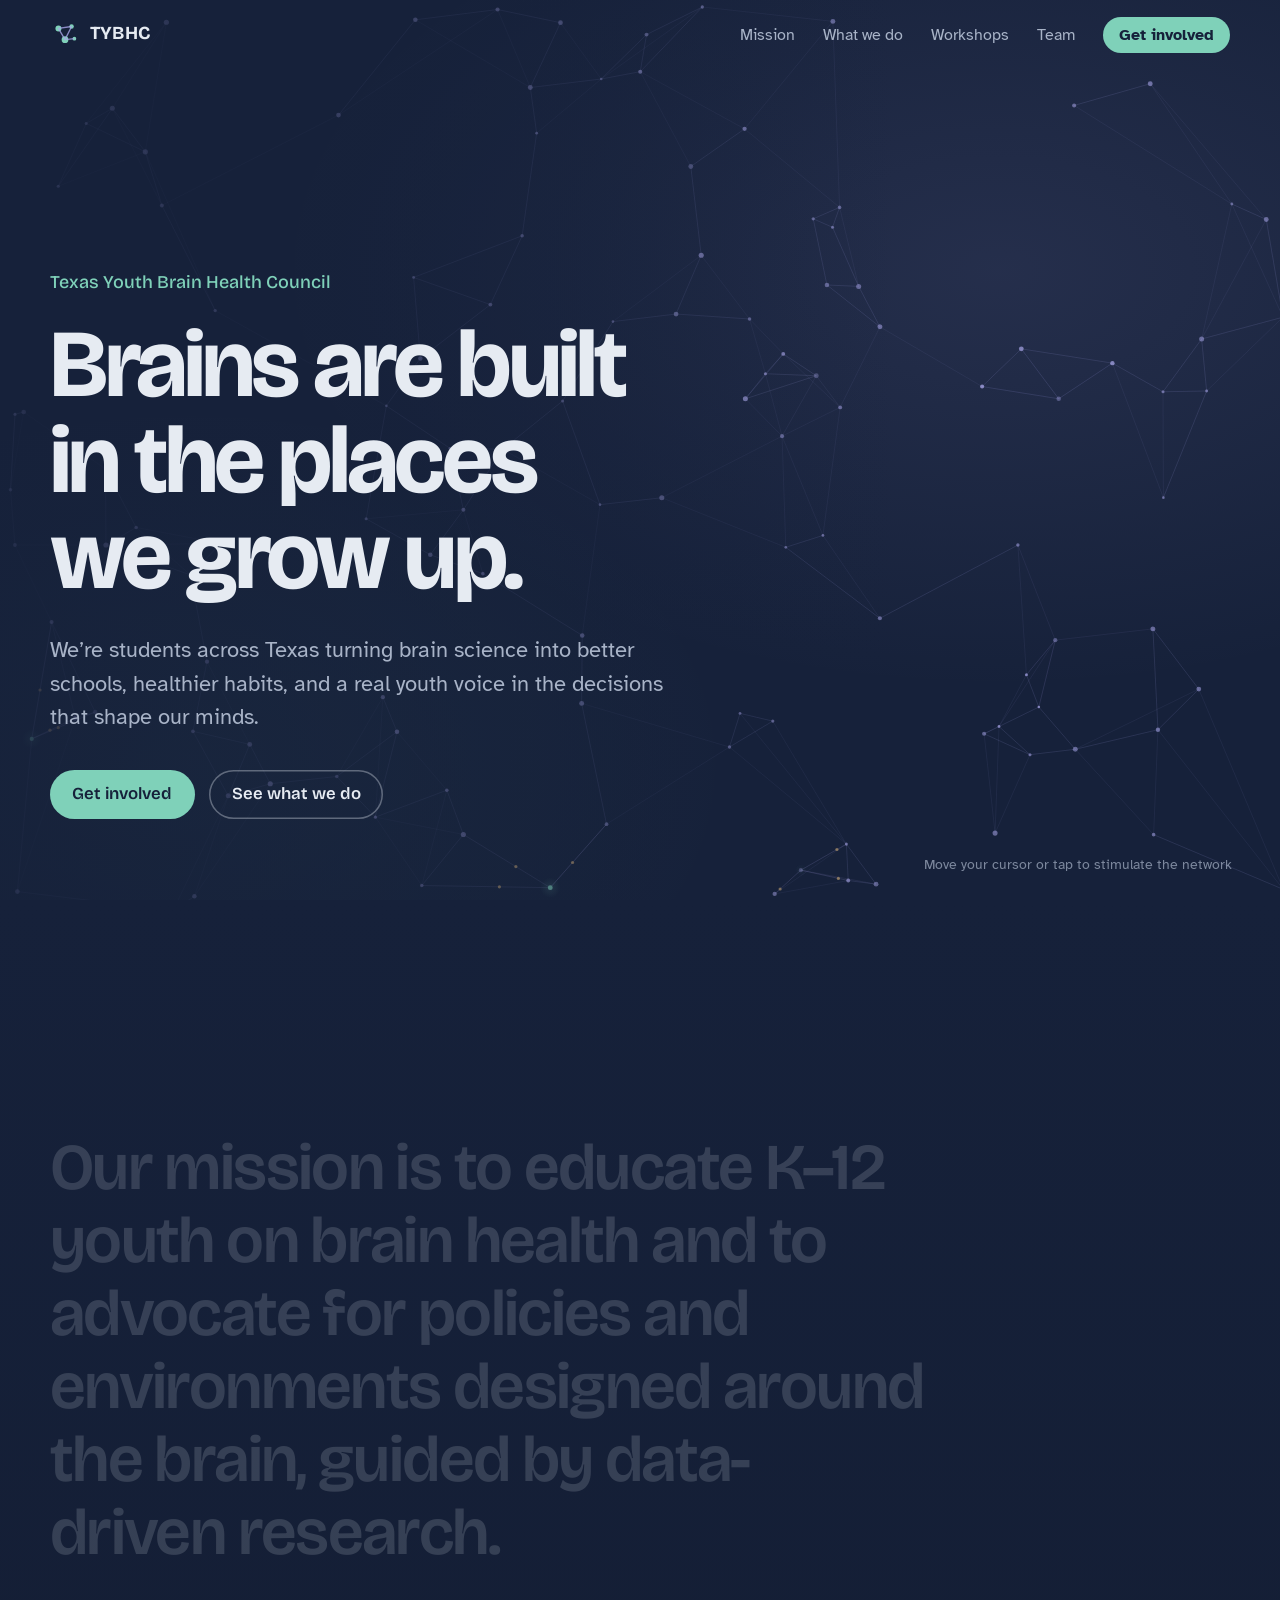
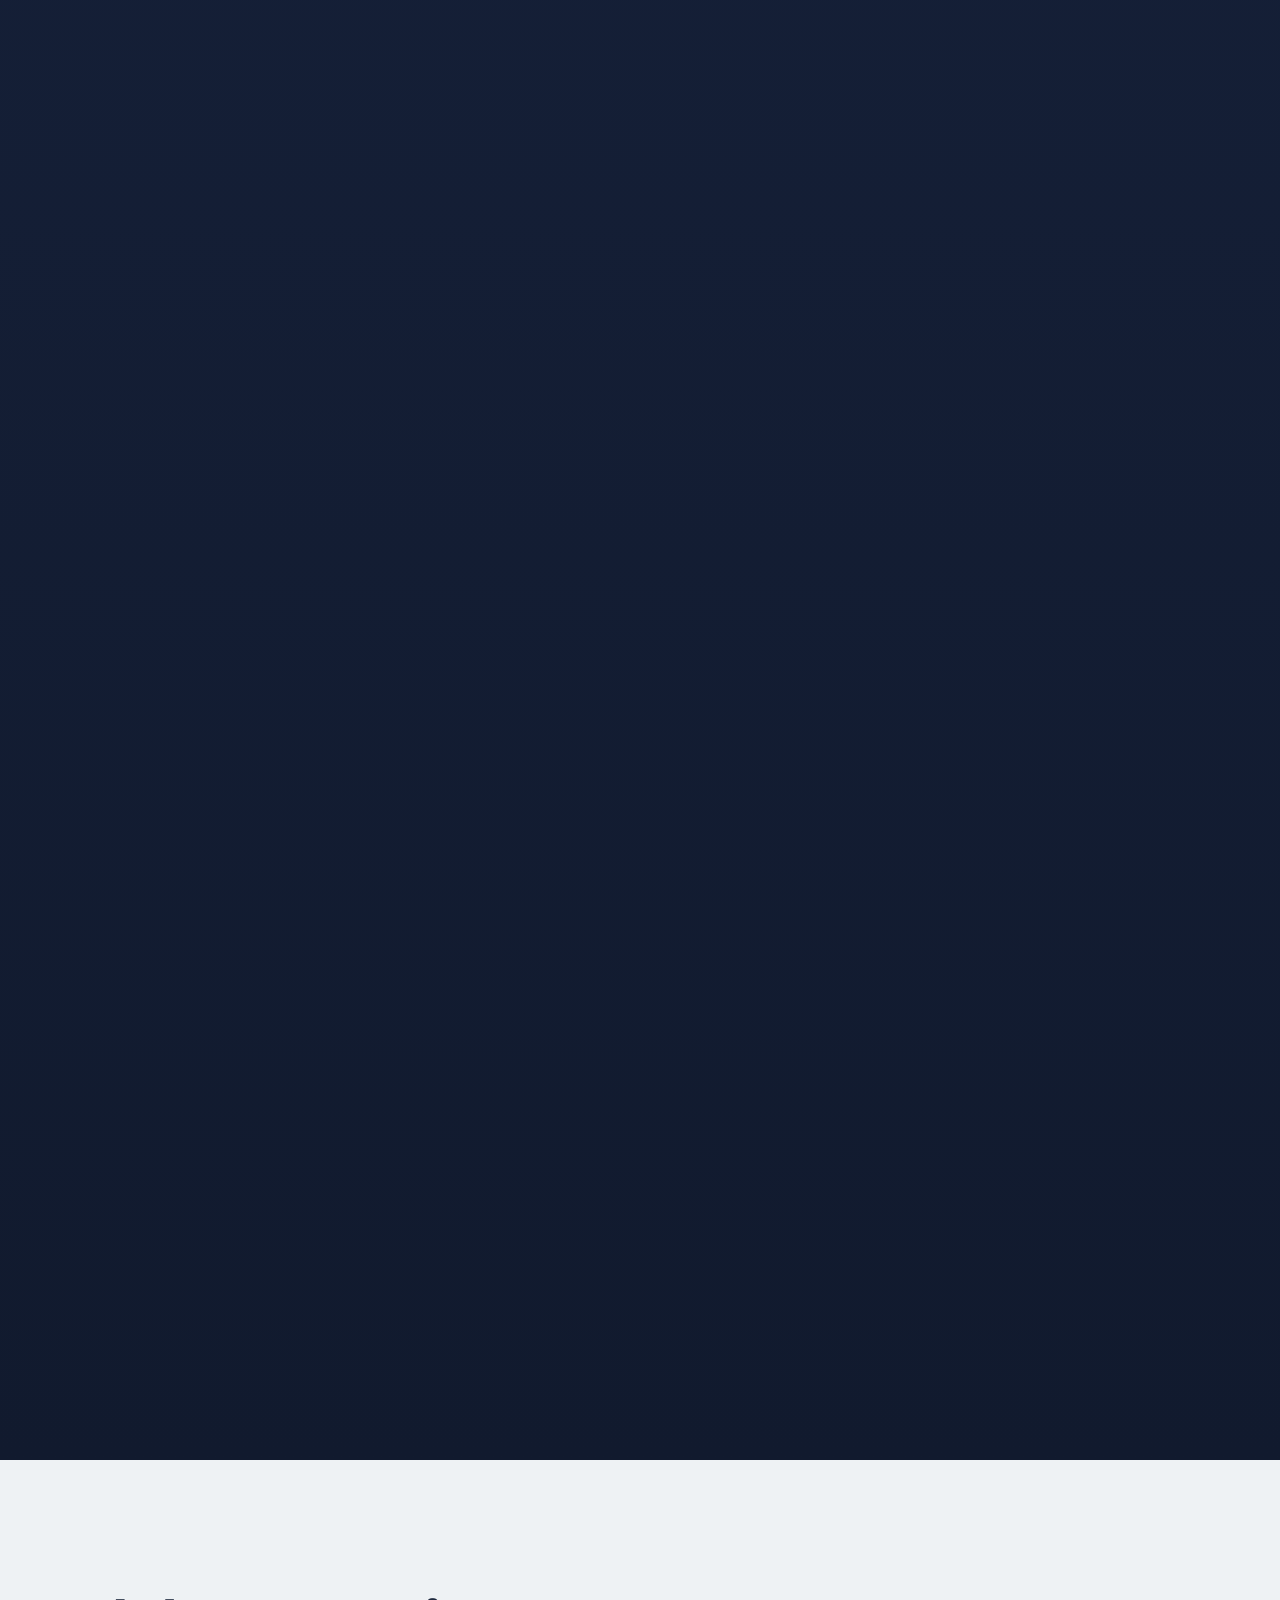
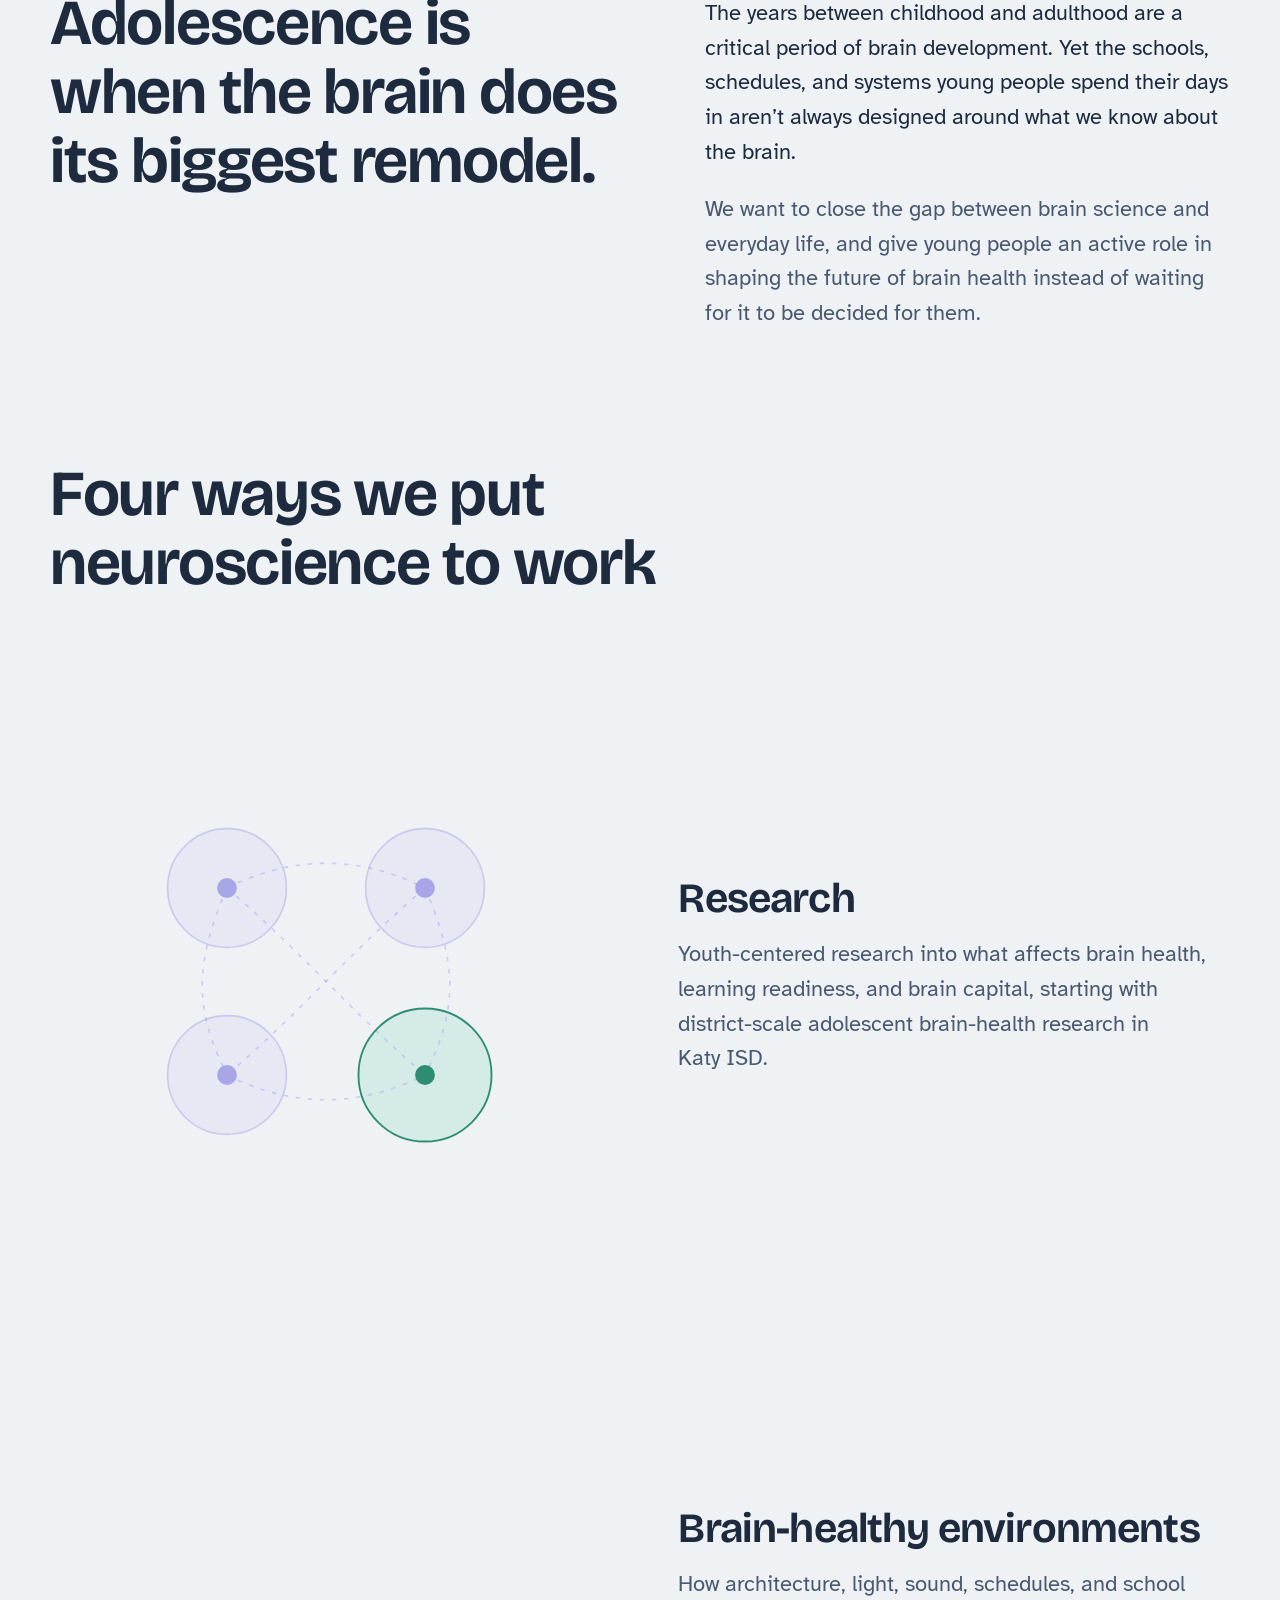
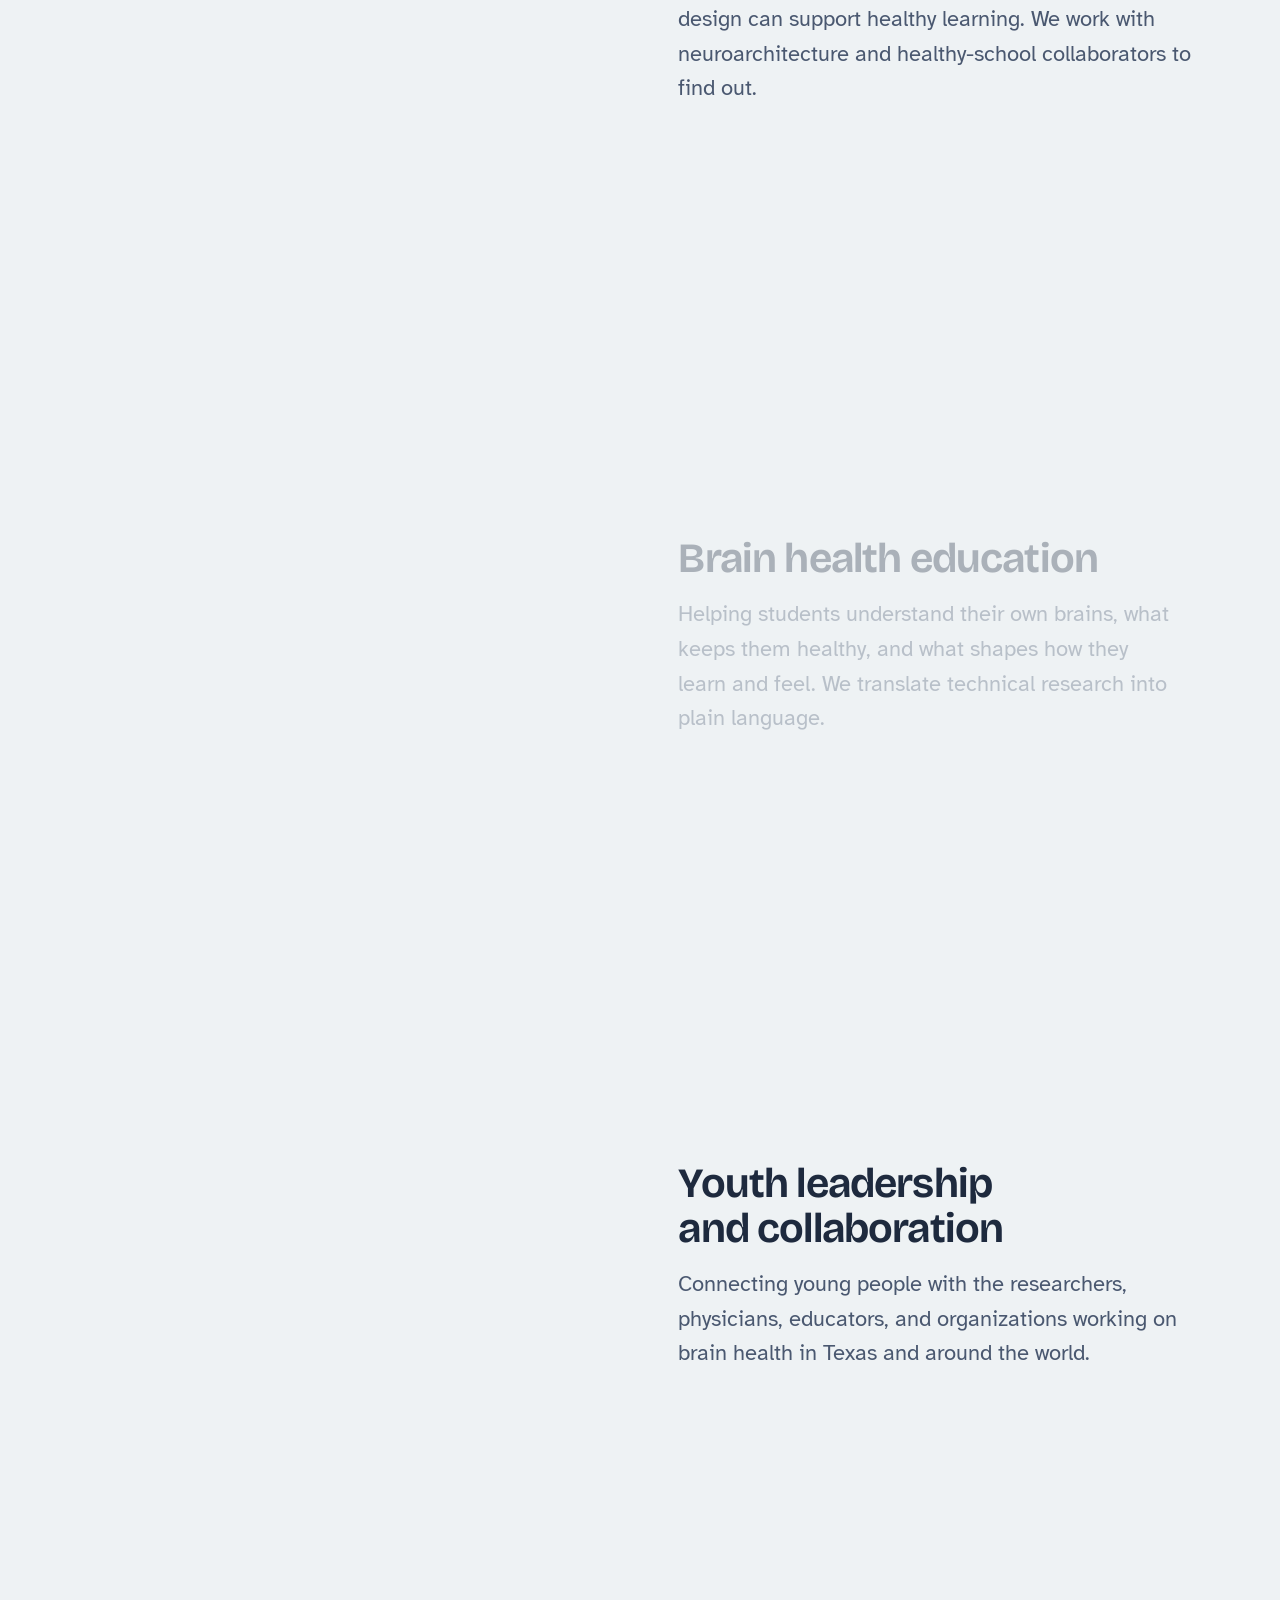
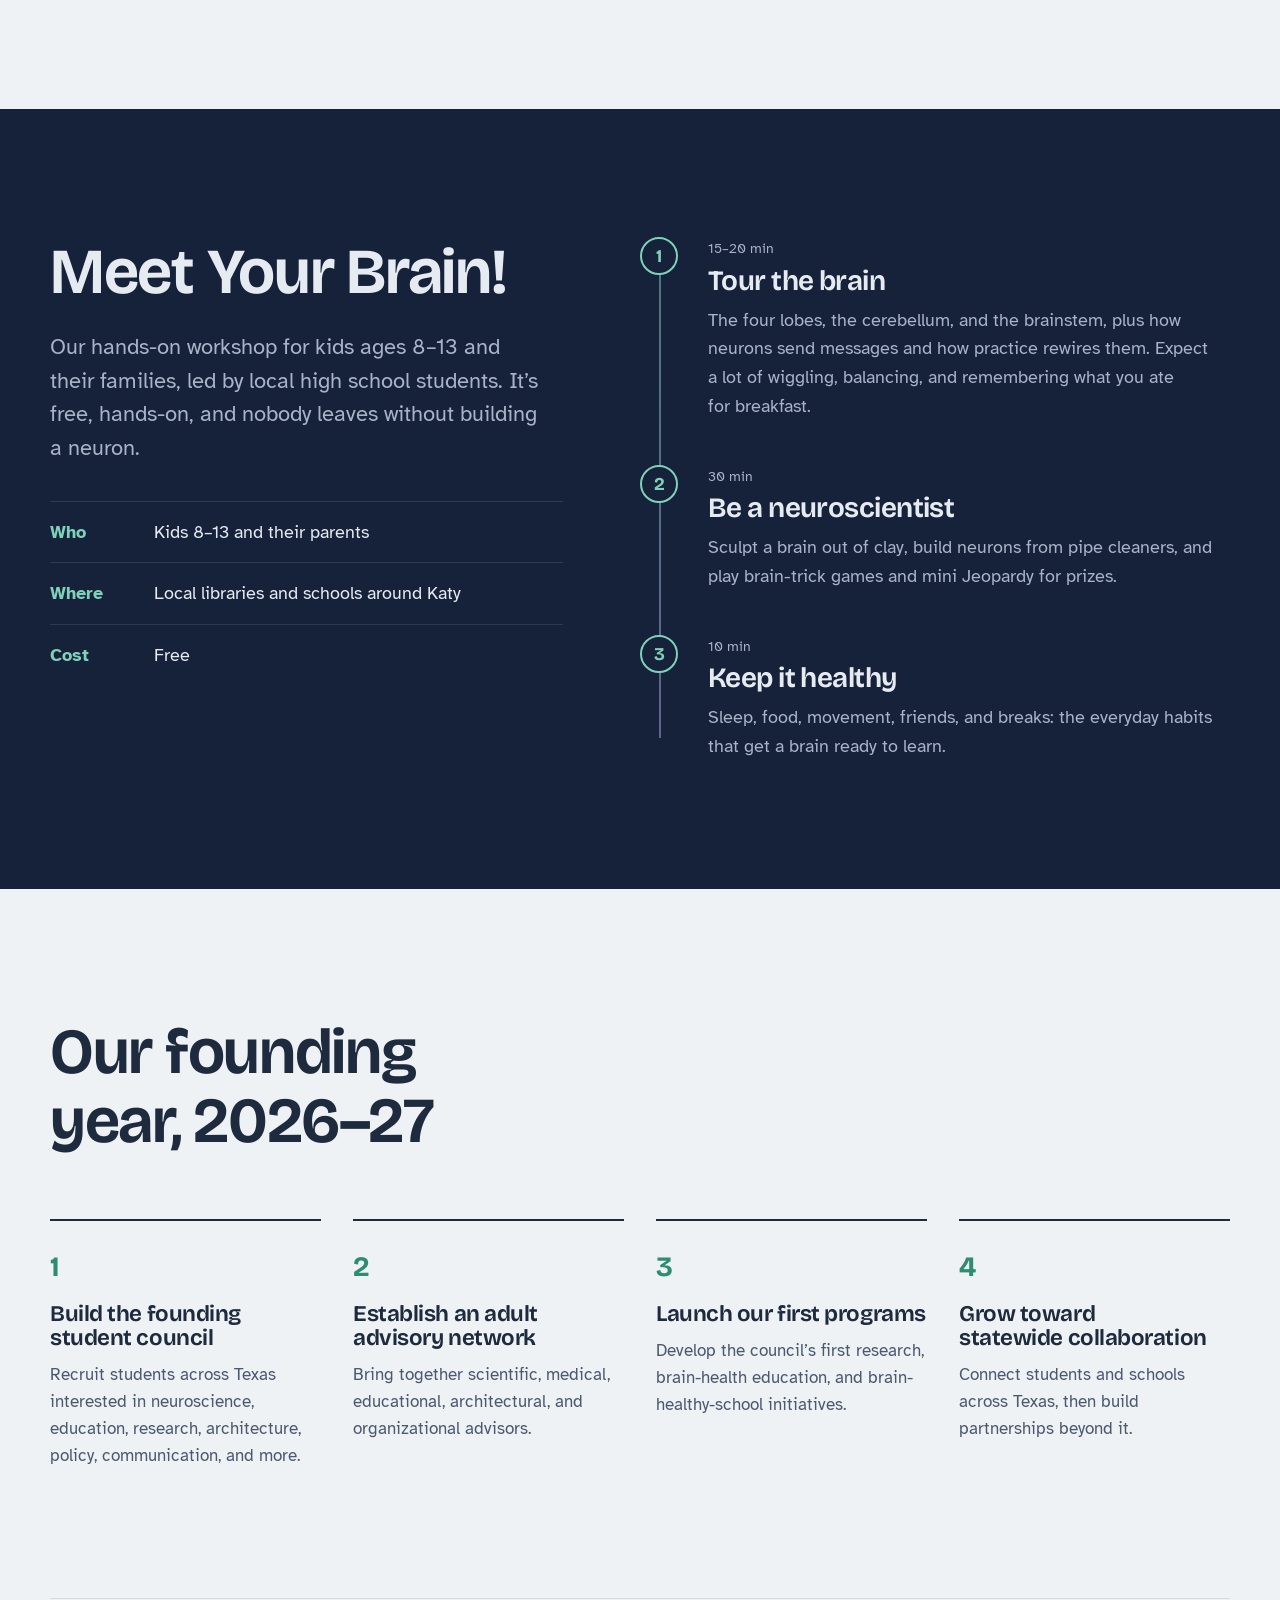
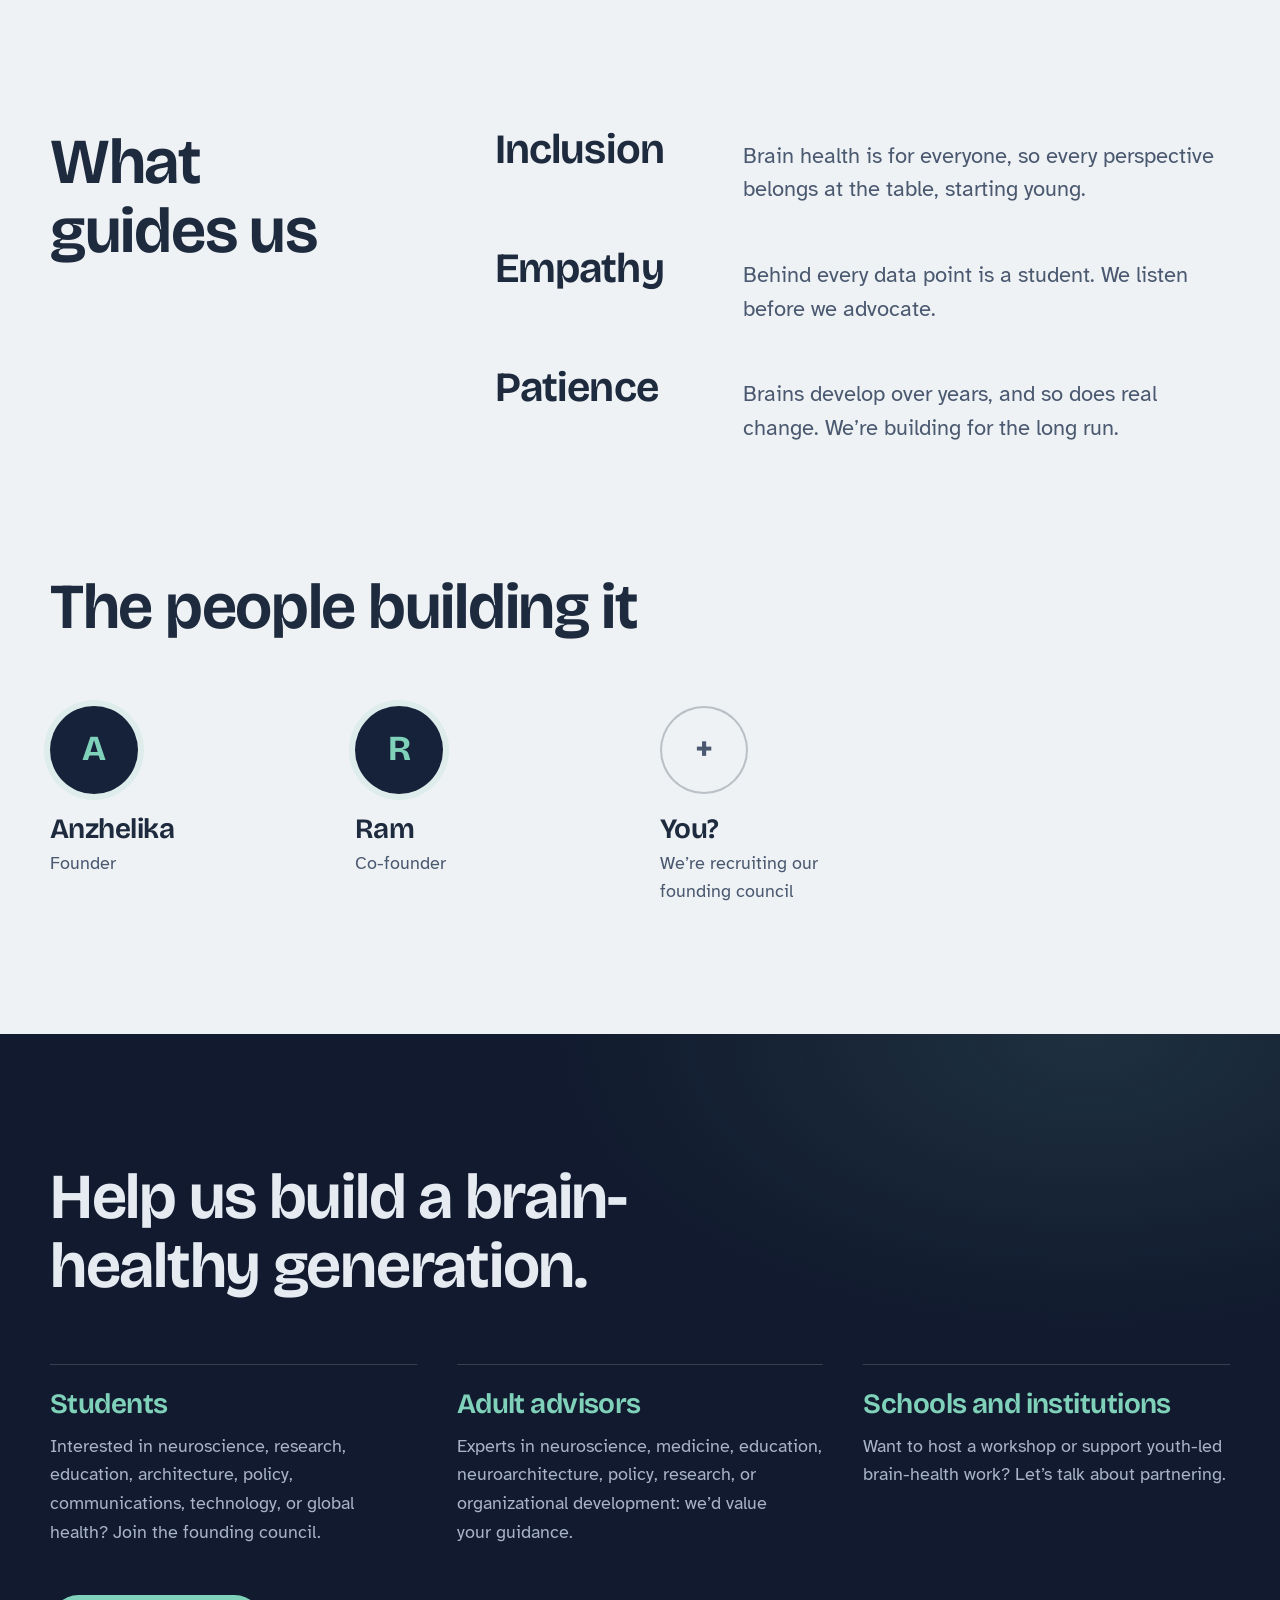
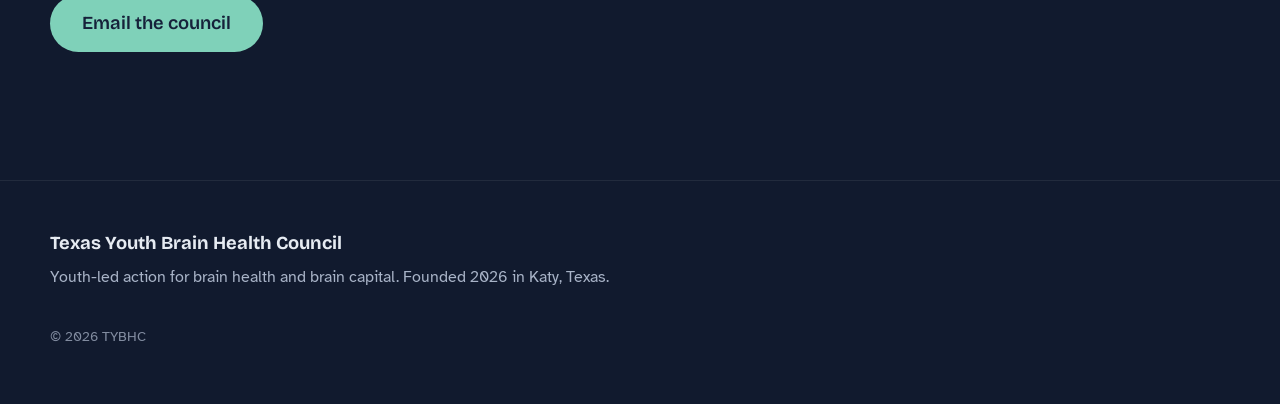
==== index.html @ 566df4b4 "Add TYBHC website files Co-Authored-By: Claude Opus 5.5 <noreply@anthropic.com> Claude-Session: http" ====
<!DOCTYPE html>
<html lang="en">
<head>
  <meta charset="utf-8">
  <meta name="viewport" content="width=device-width, initial-scale=1">
  <title>Texas Youth Brain Health Council</title>
  <meta name="description" content="A youth-led council turning brain science into better schools, better habits, and a stronger youth voice across Texas.">
  <meta name="theme-color" content="#16213A">
  <link rel="icon" href="assets/favicon.svg" type="image/svg+xml">

  <meta property="og:title" content="Texas Youth Brain Health Council">
  <meta property="og:description" content="Youth-led action for brain health and brain capital.">
  <meta property="og:type" content="website">

  <link rel="preconnect" href="https://fonts.googleapis.com">
  <link rel="preconnect" href="https://fonts.gstatic.com" crossorigin>
  <link href="https://fonts.googleapis.com/css2?family=Atkinson+Hyperlegible:ital,wght@0,400;0,700;1,400&family=Bricolage+Grotesque:opsz,wght@12..96,400..800&display=swap" rel="stylesheet">
  <link rel="stylesheet" href="assets/css/styles.css">
</head>
<body>
  <a class="skip-link" href="#main">Skip to content</a>

  <header class="site-header" data-header>
    <nav class="nav" aria-label="Main">
      <a class="brand" href="#top" aria-label="Texas Youth Brain Health Council, home">
        <svg class="brand-mark" viewBox="0 0 32 32" aria-hidden="true">
          <circle cx="9" cy="10" r="3.2"/><circle cx="23" cy="8" r="2.4"/><circle cx="16" cy="22" r="3.6"/><circle cx="26" cy="21" r="2"/>
          <path d="M9 10 L16 22 M23 8 L16 22 M9 10 L23 8 M16 22 L26 21"/>
        </svg>
        <span>TYBHC</span>
      </a>
      <button class="nav-toggle" aria-expanded="false" aria-controls="nav-links" data-nav-toggle>
        <span class="sr-only">Menu</span><span class="nav-toggle-bars" aria-hidden="true"></span>
      </button>
      <ul class="nav-links" id="nav-links" data-nav-links>
        <li><a href="#mission">Mission</a></li>
        <li><a href="#work">What we do</a></li>
        <li><a href="#workshop">Workshops</a></li>
        <li><a href="#team">Team</a></li>
        <li><a class="nav-cta" href="#join">Get involved</a></li>
      </ul>
    </nav>
  </header>

  <main id="main">
    <!-- HERO: a live field of integrate-and-fire neurons -->
    <section class="hero" id="top">
      <canvas class="neural-field" data-neural-field aria-hidden="true"></canvas>
      <div class="hero-inner">
        <p class="hero-org">Texas Youth Brain Health Council</p>
        <h1 class="hero-title">Brains are built in the places we grow up.</h1>
        <p class="hero-lede">We’re students across Texas turning brain science into better schools, healthier habits, and a real youth voice in the decisions that shape our minds.</p>
        <div class="hero-actions">
          <a class="btn btn-signal" href="#join">Get involved</a>
          <a class="btn btn-ghost" href="#work">See what we do</a>
        </div>
      </div>
      <p class="hero-hint" aria-hidden="true">Move your cursor or tap to stimulate the network</p>
    </section>

    <!-- MISSION: words light up as you scroll -->
    <section class="mission" id="mission" aria-labelledby="mission-heading">
      <div class="mission-sticky">
        <h2 class="sr-only" id="mission-heading">Our mission</h2>
        <p class="mission-text" data-scroll-lit>Our mission is to educate K–12 youth on brain health and to advocate for policies and environments designed around the brain, guided by data-driven research.</p>
      </div>
    </section>

    <!-- WHY -->
    <section class="why section-light" aria-labelledby="why-heading">
      <div class="container why-grid">
        <h2 class="section-title" id="why-heading">Adolescence is when the brain does its biggest remodel.</h2>
        <div class="why-body">
          <p>The years between childhood and adulthood are a critical period of brain development. Yet the schools, schedules, and systems young people spend their days in aren’t always designed around what we know about the brain.</p>
          <p>We want to close the gap between brain science and everyday life, and give young people an active role in shaping the future of brain health instead of waiting for it to be decided for them.</p>
        </div>
      </div>
    </section>

    <!-- WHAT WE DO: sticky network, one region lights per focus area -->
    <section class="work section-light" id="work" aria-labelledby="work-heading">
      <div class="container">
        <h2 class="section-title" id="work-heading">Four ways we put neuroscience to work</h2>
      </div>
      <div class="container work-grid">
        <div class="work-visual" aria-hidden="true">
          <svg viewBox="0 0 400 400" class="work-map" data-work-map>
            <g class="links">
              <path d="M110 120 C170 90 230 90 290 120"/>
              <path d="M110 120 C80 190 80 230 110 290"/>
              <path d="M290 120 C320 190 320 230 290 290"/>
              <path d="M110 290 C170 320 230 320 290 290"/>
              <path d="M110 120 C180 180 220 230 290 290"/>
              <path d="M290 120 C220 180 180 230 110 290"/>
            </g>
            <g class="region" data-region="0"><circle cx="110" cy="120" r="54"/><circle class="core" cx="110" cy="120" r="9"/></g>
            <g class="region" data-region="1"><circle cx="290" cy="120" r="54"/><circle class="core" cx="290" cy="120" r="9"/></g>
            <g class="region" data-region="2"><circle cx="110" cy="290" r="54"/><circle class="core" cx="110" cy="290" r="9"/></g>
            <g class="region" data-region="3"><circle cx="290" cy="290" r="54"/><circle class="core" cx="290" cy="290" r="9"/></g>
          </svg>
        </div>
        <div class="work-steps">
          <article class="work-step" data-step="0">
            <h3>Research</h3>
            <p>Youth-centered research into what affects brain health, learning readiness, and brain capital, starting with district-scale adolescent brain-health research in Katy ISD.</p>
          </article>
          <article class="work-step" data-step="1">
            <h3>Brain-healthy environments</h3>
            <p>How architecture, light, sound, schedules, and school design can support healthy learning. We work with neuroarchitecture and healthy-school collaborators to find out.</p>
          </article>
          <article class="work-step" data-step="2">
            <h3>Brain health education</h3>
            <p>Helping students understand their own brains, what keeps them healthy, and what shapes how they learn and feel. We translate technical research into plain language.</p>
          </article>
          <article class="work-step" data-step="3">
            <h3>Youth leadership and collaboration</h3>
            <p>Connecting young people with the researchers, physicians, educators, and organizations working on brain health in Texas and around the world.</p>
          </article>
        </div>
      </div>
    </section>

    <!-- WORKSHOP -->
    <section class="workshop" id="workshop" aria-labelledby="workshop-heading">
      <div class="container workshop-grid">
        <div class="workshop-intro">
          <h2 class="section-title" id="workshop-heading">Meet Your Brain!</h2>
          <p class="workshop-lede">Our hands-on workshop for kids ages 8–13 and their families, led by local high school students. It’s free, hands-on, and nobody leaves without building a neuron.</p>
          <dl class="workshop-facts">
            <div><dt>Who</dt><dd>Kids 8–13 and their parents</dd></div>
            <div><dt>Where</dt><dd>Local libraries and schools around Katy</dd></div>
            <div><dt>Cost</dt><dd>Free</dd></div>
          </dl>
        </div>
        <ol class="agenda">
          <li>
            <span class="agenda-time">15–20 min</span>
            <h3>Tour the brain</h3>
            <p>The four lobes, the cerebellum, and the brainstem, plus how neurons send messages and how practice rewires them. Expect a lot of wiggling, balancing, and remembering what you ate for breakfast.</p>
          </li>
          <li>
            <span class="agenda-time">30 min</span>
            <h3>Be a neuroscientist</h3>
            <p>Sculpt a brain out of clay, build neurons from pipe cleaners, and play brain-trick games and mini Jeopardy for prizes.</p>
          </li>
          <li>
            <span class="agenda-time">10 min</span>
            <h3>Keep it healthy</h3>
            <p>Sleep, food, movement, friends, and breaks: the everyday habits that get a brain ready to learn.</p>
          </li>
        </ol>
      </div>
    </section>

    <!-- PRIORITIES -->
    <section class="priorities section-light" aria-labelledby="priorities-heading">
      <div class="container">
        <h2 class="section-title" id="priorities-heading">Our founding year, 2026–27</h2>
        <ol class="priority-list">
          <li><h3>Build the founding student council</h3><p>Recruit students across Texas interested in neuroscience, education, research, architecture, policy, communication, and more.</p></li>
          <li><h3>Establish an adult advisory network</h3><p>Bring together scientific, medical, educational, architectural, and organizational advisors.</p></li>
          <li><h3>Launch our first programs</h3><p>Develop the council’s first research, brain-health education, and brain-healthy-school initiatives.</p></li>
          <li><h3>Grow toward statewide collaboration</h3><p>Connect students and schools across Texas, then build partnerships beyond it.</p></li>
        </ol>
      </div>
    </section>

    <!-- VALUES -->
    <section class="values section-light" aria-labelledby="values-heading">
      <div class="container values-grid">
        <h2 class="section-title" id="values-heading">What guides us</h2>
        <div class="values-list">
          <div class="value"><h3>Inclusion</h3><p>Brain health is for everyone, so every perspective belongs at the table, starting young.</p></div>
          <div class="value"><h3>Empathy</h3><p>Behind every data point is a student. We listen before we advocate.</p></div>
          <div class="value"><h3>Patience</h3><p>Brains develop over years, and so does real change. We’re building for the long run.</p></div>
        </div>
      </div>
    </section>

    <!-- TEAM -->
    <section class="team section-light" id="team" aria-labelledby="team-heading">
      <div class="container">
        <h2 class="section-title" id="team-heading">The people building it</h2>
        <ul class="team-list">
          <li class="member"><span class="member-initial" aria-hidden="true">A</span><h3>Anzhelika</h3><p>Founder</p></li>
          <li class="member"><span class="member-initial" aria-hidden="true">R</span><h3>Ram</h3><p>Co-founder</p></li>
          <li class="member member-open"><span class="member-initial" aria-hidden="true">+</span><h3>You?</h3><p>We’re recruiting our founding council</p></li>
        </ul>
      </div>
    </section>

    <!-- JOIN -->
    <section class="join" id="join" aria-labelledby="join-heading">
      <div class="container">
        <h2 class="join-title" id="join-heading">Help us build a brain-healthy generation.</h2>
        <div class="join-grid">
          <div class="join-path">
            <h3>Students</h3>
            <p>Interested in neuroscience, research, education, architecture, policy, communications, technology, or global health? Join the founding council.</p>
          </div>
          <div class="join-path">
            <h3>Adult advisors</h3>
            <p>Experts in neuroscience, medicine, education, neuroarchitecture, policy, research, or organizational development: we’d value your guidance.</p>
          </div>
          <div class="join-path">
            <h3>Schools and institutions</h3>
            <p>Want to host a workshop or support youth-led brain-health work? Let’s talk about partnering.</p>
          </div>
        </div>
        <a class="btn btn-signal btn-large" href="mailto:hello@tybhc.org?subject=Getting%20involved%20with%20TYBHC" data-contact-email>Email the council</a>
      </div>
    </section>
  </main>

  <footer class="site-footer">
    <div class="container footer-inner">
      <p class="footer-name">Texas Youth Brain Health Council</p>
      <p>Youth-led action for brain health and brain capital. Founded 2026 in Katy, Texas.</p>
      <p class="footer-small">© <span data-year>2026</span> TYBHC</p>
    </div>
  </footer>

  <script src="assets/js/neural-field.js" defer></script>
  <script src="assets/js/main.js" defer></script>
</body>
</html>
---- assets/css/styles.css ----
/* =========================================================
   Texas Youth Brain Health Council — site styles
   Palette "Twilight Cortex": calm, low-glare, high legibility
   ========================================================= */

:root {
  /* Color */
  --night: #16213A;        /* Night cortex: dark sections */
  --night-deep: #111A2E;   /* Deeper night for depth */
  --mist: #EEF2F4;         /* Mist: light sections (cool, low glare) */
  --ink: #1E2A3E;          /* Ink: body text on light */
  --ink-soft: #4A5870;     /* Secondary text on light */
  --frost: #E6EBF2;        /* Text on dark */
  --frost-soft: #A8B3C7;   /* Secondary text on dark */
  --signal: #7FD1B9;       /* Signal mint: a neuron firing */
  --signal-deep: #2E8C72;  /* Mint dark enough for text on light */
  --dendrite: #A9A6E8;     /* Dendrite lavender: connections */
  --glia: #F2C57C;         /* Glial amber: used sparingly */

  /* Type */
  --font-display: "Bricolage Grotesque", "Segoe UI", system-ui, sans-serif;
  --font-body: "Atkinson Hyperlegible", "Segoe UI", system-ui, sans-serif;

  /* Modular scale, ratio ~1.25 from 18px */
  --step--1: 0.9rem;
  --step-0: 1.125rem;
  --step-1: 1.4rem;
  --step-2: 1.75rem;
  --step-3: clamp(1.9rem, 1.4rem + 2vw, 2.6rem);
  --step-4: clamp(2.4rem, 1.6rem + 3.6vw, 4rem);
  --step-5: clamp(2.8rem, 1.6rem + 5.5vw, 6rem);

  --measure: 62ch;
  --gutter: clamp(1.25rem, 4vw, 3rem);
  --section-space: clamp(5rem, 10vw, 9rem);
  --radius: 14px;
  --ease: cubic-bezier(.2, .7, .2, 1);
}

*, *::before, *::after { box-sizing: border-box; }

html { scroll-behavior: smooth; scroll-padding-top: 5rem; }

body {
  margin: 0;
  font-family: var(--font-body);
  font-size: var(--step-0);
  line-height: 1.6;
  color: var(--ink);
  background: var(--night);
  -webkit-font-smoothing: antialiased;
  text-rendering: optimizeLegibility;
}

h1, h2, h3 {
  font-family: var(--font-display);
  font-weight: 650;
  line-height: 1.08;
  letter-spacing: -0.02em;
  margin: 0;
  text-wrap: balance;
}

p { margin: 0 0 1em; text-wrap: pretty; }
p:last-child { margin-bottom: 0; }

a { color: inherit; }

:focus-visible {
  outline: 3px solid var(--glia);
  outline-offset: 3px;
  border-radius: 6px;
}

.sr-only {
  position: absolute; width: 1px; height: 1px; padding: 0; margin: -1px;
  overflow: hidden; clip: rect(0 0 0 0); white-space: nowrap; border: 0;
}

.skip-link {
  position: absolute; left: 1rem; top: -4rem; z-index: 100;
  background: var(--glia); color: var(--night); padding: .6rem 1rem;
  border-radius: 8px; font-weight: 700; text-decoration: none;
}
.skip-link:focus { top: 1rem; }

.container {
  width: min(1180px, 100% - 2 * var(--gutter));
  margin-inline: auto;
}

.section-light { background: var(--mist); color: var(--ink); }

.section-title {
  font-size: var(--step-4);
  max-width: 18ch;
}

/* ---------- Buttons ---------- */
.btn {
  display: inline-flex; align-items: center; justify-content: center;
  min-height: 3rem; padding: .7rem 1.4rem;
  border-radius: 999px;
  font-family: var(--font-display); font-weight: 600; font-size: 1.05rem;
  text-decoration: none;
  transition: background-color .25s var(--ease), color .25s var(--ease), box-shadow .25s var(--ease);
}
.btn-signal { background: var(--signal); color: var(--night); }
.btn-signal:hover { background: #9BDDC9; box-shadow: 0 0 0 6px rgba(127, 209, 185, .18); }
.btn-ghost { color: var(--frost); box-shadow: inset 0 0 0 1.5px rgba(230, 235, 242, .35); }
.btn-ghost:hover { box-shadow: inset 0 0 0 1.5px var(--frost); }
.btn-large { min-height: 3.6rem; padding-inline: 2rem; font-size: 1.15rem; }

/* ---------- Header ---------- */
.site-header {
  position: fixed; inset: 0 0 auto 0; z-index: 50;
  transition: background-color .35s var(--ease), backdrop-filter .35s var(--ease);
}
.site-header.is-scrolled {
  background: rgba(17, 26, 46, .78);
  backdrop-filter: saturate(140%) blur(14px);
  -webkit-backdrop-filter: saturate(140%) blur(14px);
}
.nav {
  width: min(1180px, 100% - 2 * var(--gutter));
  margin-inline: auto;
  display: flex; align-items: center; justify-content: space-between;
  height: 4.25rem;
  color: var(--frost);
}
.brand {
  display: inline-flex; align-items: center; gap: .6rem;
  text-decoration: none; font-family: var(--font-display); font-weight: 700;
  font-size: 1.15rem; letter-spacing: .02em;
}
.brand-mark { width: 30px; height: 30px; }
.brand-mark circle { fill: var(--signal); }
.brand-mark path { stroke: var(--dendrite); stroke-width: 1.4; fill: none; opacity: .8; }

.nav-links {
  list-style: none; margin: 0; padding: 0;
  display: flex; align-items: center; gap: 1.75rem;
}
.nav-links a {
  text-decoration: none; font-size: 1rem; color: var(--frost-soft);
  transition: color .2s;
}
.nav-links a:hover { color: var(--frost); }
.nav-links .nav-cta {
  color: var(--night); background: var(--signal);
  padding: .5rem 1rem; border-radius: 999px; font-weight: 700;
}
.nav-links .nav-cta:hover { color: var(--night); background: #9BDDC9; }

.nav-toggle {
  display: none; background: none; border: 0; width: 44px; height: 44px;
  color: var(--frost); cursor: pointer; position: relative;
}
.nav-toggle-bars, .nav-toggle-bars::before, .nav-toggle-bars::after {
  position: absolute; left: 11px; width: 22px; height: 2px; background: currentColor;
  border-radius: 2px; transition: transform .3s var(--ease), opacity .3s;
}
.nav-toggle-bars { top: 21px; }
.nav-toggle-bars::before { content: ""; left: 0; top: -7px; }
.nav-toggle-bars::after { content: ""; left: 0; top: 7px; }
.nav-toggle[aria-expanded="true"] .nav-toggle-bars { background: transparent; }
.nav-toggle[aria-expanded="true"] .nav-toggle-bars::before { transform: translateY(7px) rotate(45deg); background: var(--frost); }
.nav-toggle[aria-expanded="true"] .nav-toggle-bars::after { transform: translateY(-7px) rotate(-45deg); background: var(--frost); }

/* ---------- Hero ---------- */
.hero {
  position: relative; min-height: 100svh;
  display: flex; align-items: flex-end;
  background:
    radial-gradient(1200px 700px at 78% 30%, rgba(169, 166, 232, .10), transparent 60%),
    radial-gradient(900px 600px at 15% 85%, rgba(127, 209, 185, .07), transparent 60%),
    var(--night);
  color: var(--frost);
  overflow: hidden;
}
.neural-field {
  position: absolute; inset: 0; width: 100%; height: 100%;
  display: block; cursor: crosshair;
}
/* soft scrim so the network never fights the text */
.hero::after {
  content: ""; position: absolute; inset: 0; pointer-events: none;
  background: linear-gradient(90deg, rgba(22, 33, 58, .82) 0%, rgba(22, 33, 58, .45) 45%, rgba(22, 33, 58, 0) 70%);
}
.hero-inner {
  position: relative; z-index: 1; pointer-events: none;
  width: min(1180px, 100% - 2 * var(--gutter));
  margin: 0 auto; padding: 8rem 0 clamp(4rem, 9vh, 7rem);
}
.hero-inner a { pointer-events: auto; }
.hero-org {
  font-family: var(--font-display); font-weight: 500; font-size: var(--step-0);
  color: var(--signal); margin-bottom: 1.25rem;
}
.hero-title {
  font-size: var(--step-5); font-weight: 700;
  max-width: 13ch; letter-spacing: -0.035em; line-height: 1;
  font-variation-settings: "opsz" 96;
}
.hero-lede {
  max-width: 46ch; margin-top: 1.75rem;
  font-size: var(--step-1); line-height: 1.5; color: var(--frost-soft);
}
.hero-actions { display: flex; flex-wrap: wrap; gap: .9rem; margin-top: 2.25rem; }
.hero-hint {
  position: absolute; right: var(--gutter); bottom: 1.5rem; z-index: 1;
  margin: 0; font-size: var(--step--1); color: rgba(168, 179, 199, .7);
  pointer-events: none;
}

/* Page-load sequence: the one orchestrated entrance */
.hero-org, .hero-title, .hero-lede, .hero-actions {
  opacity: 0; transform: translateY(18px);
  animation: rise 1s var(--ease) forwards;
}
.hero-org { animation-delay: .2s; }
.hero-title { animation-delay: .35s; }
.hero-lede { animation-delay: .6s; }
.hero-actions { animation-delay: .8s; }
@keyframes rise { to { opacity: 1; transform: none; } }

/* ---------- Mission (scroll-lit) ---------- */
.mission {
  position: relative; height: 240vh;
  background: linear-gradient(var(--night), var(--night-deep));
  color: var(--frost);
}
.mission-sticky {
  position: sticky; top: 0; height: 100svh;
  display: flex; align-items: center;
  width: min(1180px, 100% - 2 * var(--gutter)); margin-inline: auto;
}
.mission-text {
  font-family: var(--font-display); font-weight: 600;
  font-size: clamp(2rem, 1.2rem + 3.6vw, 4.4rem);
  line-height: 1.12; letter-spacing: -0.025em; max-width: 22ch; margin: 0;
}
.mission-text .w {
  color: rgba(230, 235, 242, .16);
  transition: color .35s var(--ease), text-shadow .6s var(--ease);
}
.mission-text .w.lit { color: var(--frost); }
.mission-text .w.spark { color: var(--signal); text-shadow: 0 0 24px rgba(127, 209, 185, .45); }

/* ---------- Why ---------- */
.why { padding-block: var(--section-space); }
.why-grid {
  display: grid; grid-template-columns: 1.1fr 1fr; gap: clamp(2rem, 6vw, 6rem);
  align-items: start;
}
.why-body { max-width: var(--measure); font-size: var(--step-1); line-height: 1.55; color: var(--ink-soft); padding-top: .5rem; }
.why-body p:first-child { color: var(--ink); }

/* ---------- What we do (sticky map) ---------- */
.work { padding-bottom: var(--section-space); }
.work > .container:first-child { margin-bottom: clamp(2rem, 5vw, 4rem); }
.work-grid {
  display: grid; grid-template-columns: 1fr 1fr; gap: clamp(2rem, 6vw, 6rem);
}
.work-visual {
  position: sticky; top: 15vh; height: 70vh;
  display: flex; align-items: center; justify-content: center;
}
.work-map { width: min(100%, 440px); height: auto; overflow: visible; }
.work-map .links path {
  fill: none; stroke: var(--dendrite); stroke-width: 1.5; opacity: .5;
  stroke-dasharray: 4 7;
  animation: flow 6s linear infinite;
}
@keyframes flow { to { stroke-dashoffset: -110; } }
.work-map .region circle:not(.core) {
  fill: rgba(169, 166, 232, .12); stroke: rgba(169, 166, 232, .5); stroke-width: 1.5;
  transform-box: fill-box; transform-origin: center;
  transition: fill .6s var(--ease), stroke .6s var(--ease), transform .8s var(--ease);
}
.work-map .region .core { fill: var(--dendrite); transition: fill .6s var(--ease); }
.work-map .region.active circle:not(.core) {
  fill: rgba(127, 209, 185, .22); stroke: var(--signal-deep); transform: scale(1.12);
}
.work-map .region.active .core { fill: var(--signal-deep); }

.work-step {
  min-height: 70vh; display: flex; flex-direction: column; justify-content: center;
  max-width: 34rem;
  opacity: .32; transition: opacity .6s var(--ease);
}
.work-step.active { opacity: 1; }
.work-step h3 { font-size: var(--step-3); margin-bottom: 1rem; }
.work-step p { font-size: var(--step-1); line-height: 1.55; color: var(--ink-soft); }

/* ---------- Workshop ---------- */
.workshop {
  background: var(--night); color: var(--frost);
  padding-block: var(--section-space);
}
.workshop-grid {
  display: grid; grid-template-columns: 1fr 1.15fr; gap: clamp(2.5rem, 6vw, 6rem);
}
.workshop .section-title { color: var(--frost); }
.workshop-lede { margin-top: 1.5rem; font-size: var(--step-1); line-height: 1.5; color: var(--frost-soft); max-width: 40ch; }
.workshop-facts { margin: 2.25rem 0 0; display: grid; gap: 1rem; }
.workshop-facts div { display: grid; grid-template-columns: 5.5rem 1fr; gap: 1rem; padding-top: 1rem; border-top: 1px solid rgba(230, 235, 242, .12); }
.workshop-facts dt { color: var(--signal); font-weight: 700; }
.workshop-facts dd { margin: 0; }

/* The agenda is a real sequence, so it is numbered and connected like an axon */
.agenda { list-style: none; margin: 0; padding: 0; counter-reset: step; position: relative; }
.agenda::before {
  content: ""; position: absolute; left: 1.2rem; top: 1.4rem; bottom: 1.4rem; width: 2px;
  background: linear-gradient(var(--signal), var(--dendrite));
  opacity: .5;
}
.agenda li {
  counter-increment: step; position: relative;
  padding: 0 0 2.75rem 4.25rem;
}
.agenda li:last-child { padding-bottom: 0; }
.agenda li::before {
  content: counter(step);
  position: absolute; left: 0; top: 0;
  width: 2.4rem; height: 2.4rem; border-radius: 50%;
  display: grid; place-items: center;
  background: var(--night); border: 2px solid var(--signal);
  font-family: var(--font-display); font-weight: 700; color: var(--signal);
}
.agenda-time { display: block; font-size: var(--step--1); color: var(--frost-soft); margin-bottom: .35rem; }
.agenda h3 { font-size: var(--step-2); margin-bottom: .6rem; }
.agenda p { color: var(--frost-soft); max-width: 46ch; }

/* ---------- Priorities ---------- */
.priorities { padding-block: var(--section-space); }
.priority-list {
  list-style: none; margin: clamp(2.5rem, 5vw, 4rem) 0 0; padding: 0;
  display: grid; grid-template-columns: repeat(4, 1fr); gap: 2rem;
  counter-reset: pri;
}
.priority-list li { counter-increment: pri; padding-top: 1.5rem; border-top: 2px solid var(--ink); }
.priority-list li::before {
  content: counter(pri); display: block;
  font-family: var(--font-display); font-weight: 700; font-size: var(--step-2);
  color: var(--signal-deep); margin-bottom: .75rem;
}
.priority-list h3 { font-size: var(--step-1); margin-bottom: .75rem; }
.priority-list p { color: var(--ink-soft); font-size: 1.05rem; }

/* ---------- Values ---------- */
.values { padding-bottom: var(--section-space); }
.values-grid {
  display: grid; grid-template-columns: 1fr 2fr; gap: clamp(2rem, 6vw, 6rem);
  padding-top: var(--section-space);
  border-top: 1px solid rgba(30, 42, 62, .12);
}
.values-list { display: grid; gap: 2.5rem; }
.value { display: grid; grid-template-columns: minmax(9rem, 14rem) 1fr; gap: 1.5rem; align-items: baseline; }
.value h3 { font-size: var(--step-3); color: var(--ink); }
.value p { font-size: var(--step-1); color: var(--ink-soft); line-height: 1.5; max-width: 40ch; }

/* ---------- Team ---------- */
.team { padding-bottom: var(--section-space); }
.team-list {
  list-style: none; margin: clamp(2.5rem, 5vw, 4rem) 0 0; padding: 0;
  display: grid; grid-template-columns: repeat(auto-fill, minmax(220px, 1fr)); gap: 2.5rem;
}
.member-initial {
  display: grid; place-items: center; width: 5.5rem; height: 5.5rem; border-radius: 50%;
  margin-bottom: 1.25rem;
  font-family: var(--font-display); font-weight: 700; font-size: 2.2rem;
  background: var(--night); color: var(--signal);
  box-shadow: 0 0 0 6px rgba(127, 209, 185, .15);
}
.member h3 { font-size: var(--step-2); }
.member p { color: var(--ink-soft); margin-top: .3rem; }
.member-open .member-initial { background: transparent; color: var(--ink-soft); box-shadow: inset 0 0 0 2px rgba(30, 42, 62, .25); }

/* ---------- Join ---------- */
.join {
  background:
    radial-gradient(900px 500px at 85% 0%, rgba(127, 209, 185, .12), transparent 60%),
    var(--night-deep);
  color: var(--frost);
  padding-block: var(--section-space);
}
.join-title { font-size: var(--step-4); max-width: 16ch; }
.join-grid {
  display: grid; grid-template-columns: repeat(3, 1fr); gap: 2.5rem;
  margin: clamp(2.5rem, 5vw, 4rem) 0 3rem;
}
.join-path { padding-top: 1.5rem; border-top: 1px solid rgba(230, 235, 242, .18); }
.join-path h3 { font-size: var(--step-2); margin-bottom: .75rem; color: var(--signal); }
.join-path p { color: var(--frost-soft); }

/* ---------- Footer ---------- */
.site-footer { background: var(--night-deep); color: var(--frost-soft); padding: 3rem 0 3.5rem; border-top: 1px solid rgba(230, 235, 242, .08); }
.footer-inner { display: grid; gap: .4rem; font-size: 1rem; }
.footer-name { font-family: var(--font-display); font-weight: 700; color: var(--frost); font-size: 1.15rem; margin: 0; }
.footer-small { font-size: var(--step--1); opacity: .75; margin-top: .75rem; }

/* ---------- Responsive ---------- */
@media (max-width: 900px) {
  .nav-toggle { display: block; }
  .nav-links {
    position: fixed; inset: 4.25rem 0 auto 0;
    flex-direction: column; align-items: flex-start; gap: 0;
    padding: 1rem var(--gutter) 2rem;
    background: rgba(17, 26, 46, .97);
    transform: translateY(-120%); visibility: hidden;
    transition: transform .4s var(--ease), visibility 0s linear .4s;
  }
  .nav-links.open { transform: none; visibility: visible; transition: transform .4s var(--ease); }
  .nav-links li { width: 100%; }
  .nav-links a { display: block; padding: .9rem 0; font-size: 1.2rem; color: var(--frost); }
  .nav-links .nav-cta { display: inline-block; margin-top: 1rem; padding: .7rem 1.4rem; }

  .why-grid, .workshop-grid, .values-grid { grid-template-columns: 1fr; }
  .work-grid { grid-template-columns: 1fr; }
  .work-visual { top: 4.25rem; height: 28vh; z-index: 2; background: var(--mist); padding-block: .75rem; }
  .work-map { width: auto; height: 100%; }
  .work-step { min-height: 55vh; justify-content: flex-start; padding-top: 2rem; }
  .priority-list { grid-template-columns: 1fr 1fr; }
  .join-grid { grid-template-columns: 1fr; gap: 1.75rem; }
  .hero-hint { display: none; }
}
@media (max-width: 560px) {
  .priority-list { grid-template-columns: 1fr; }
  .value { grid-template-columns: 1fr; gap: .5rem; }
  .mission { height: 200vh; }
}

/* ---------- Reduced motion ---------- */
@media (prefers-reduced-motion: reduce) {
  html { scroll-behavior: auto; }
  *, *::before, *::after { animation: none !important; transition: none !important; }
  .hero-org, .hero-title, .hero-lede, .hero-actions { opacity: 1; transform: none; }
  .mission { height: auto; }
  .mission-sticky { position: static; height: auto; padding-block: var(--section-space); }
  .mission-text .w { color: var(--frost); }
  .work-step { opacity: 1; }
}
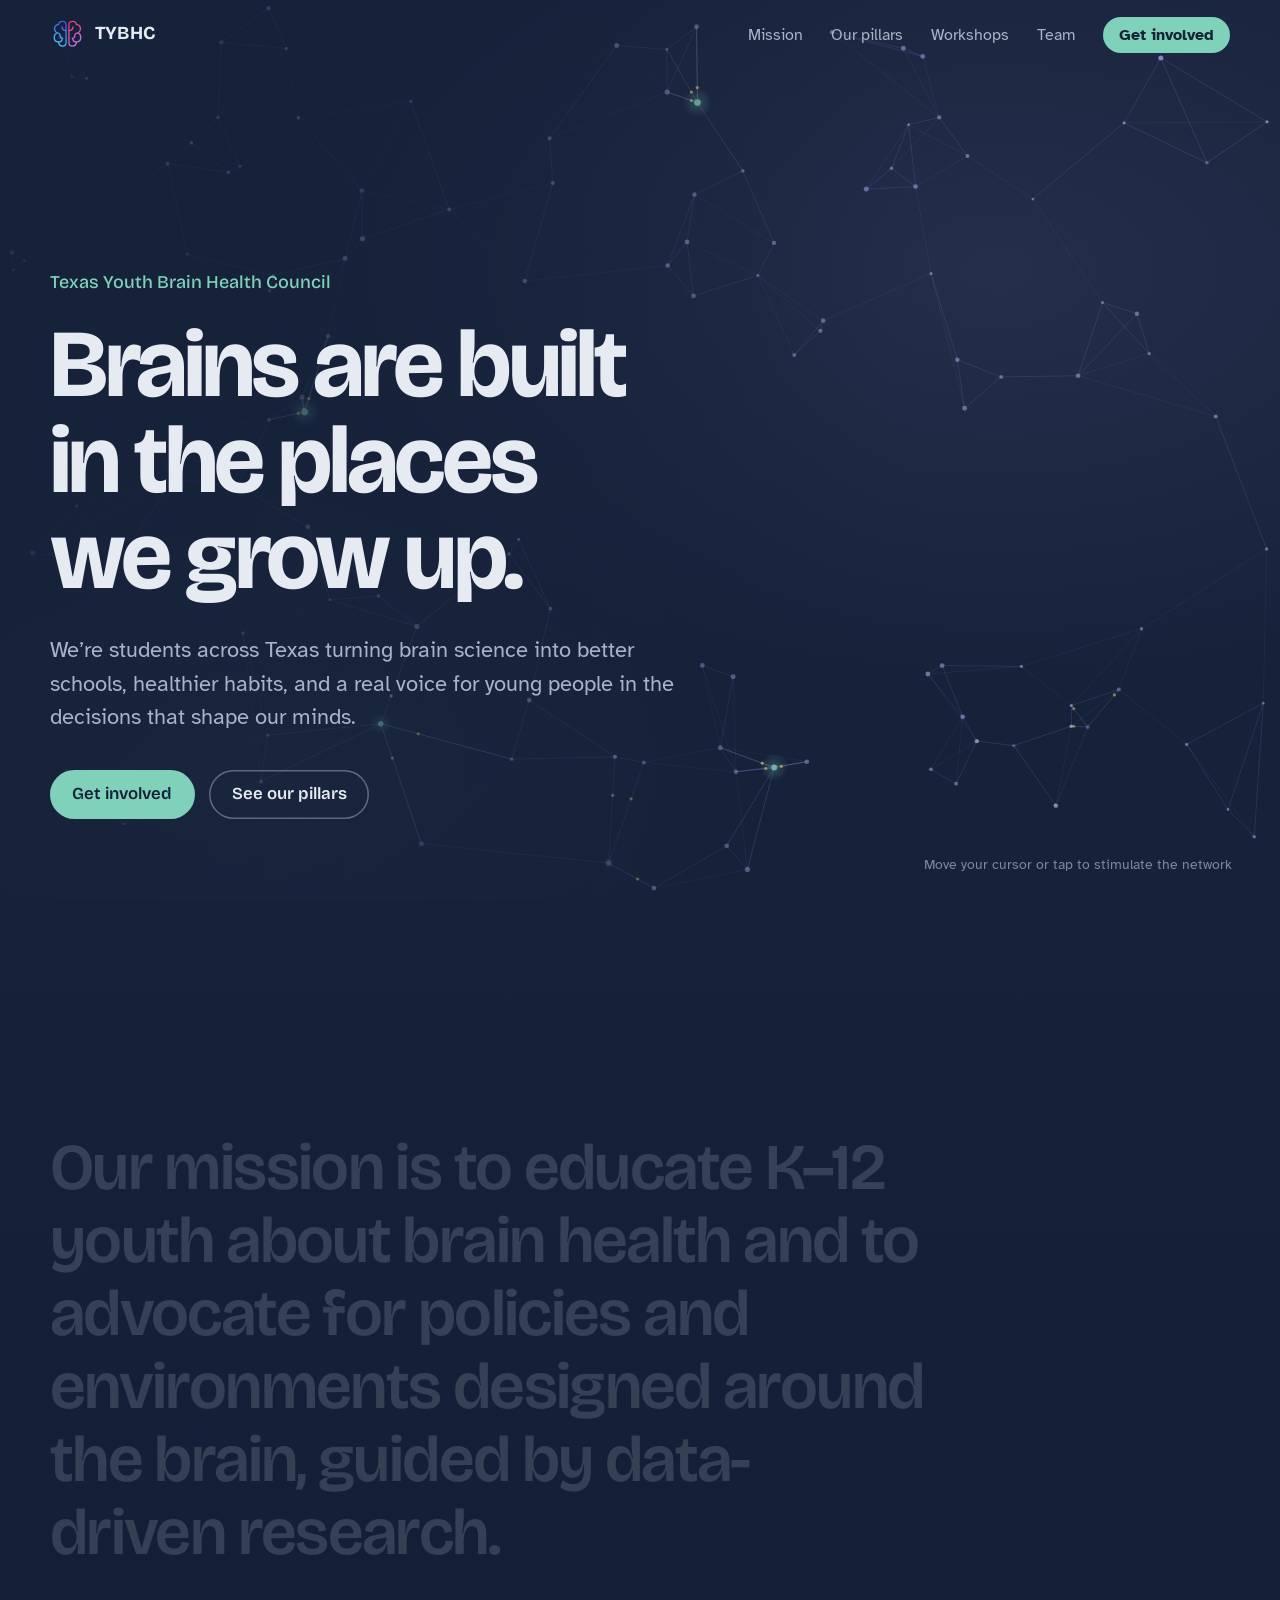
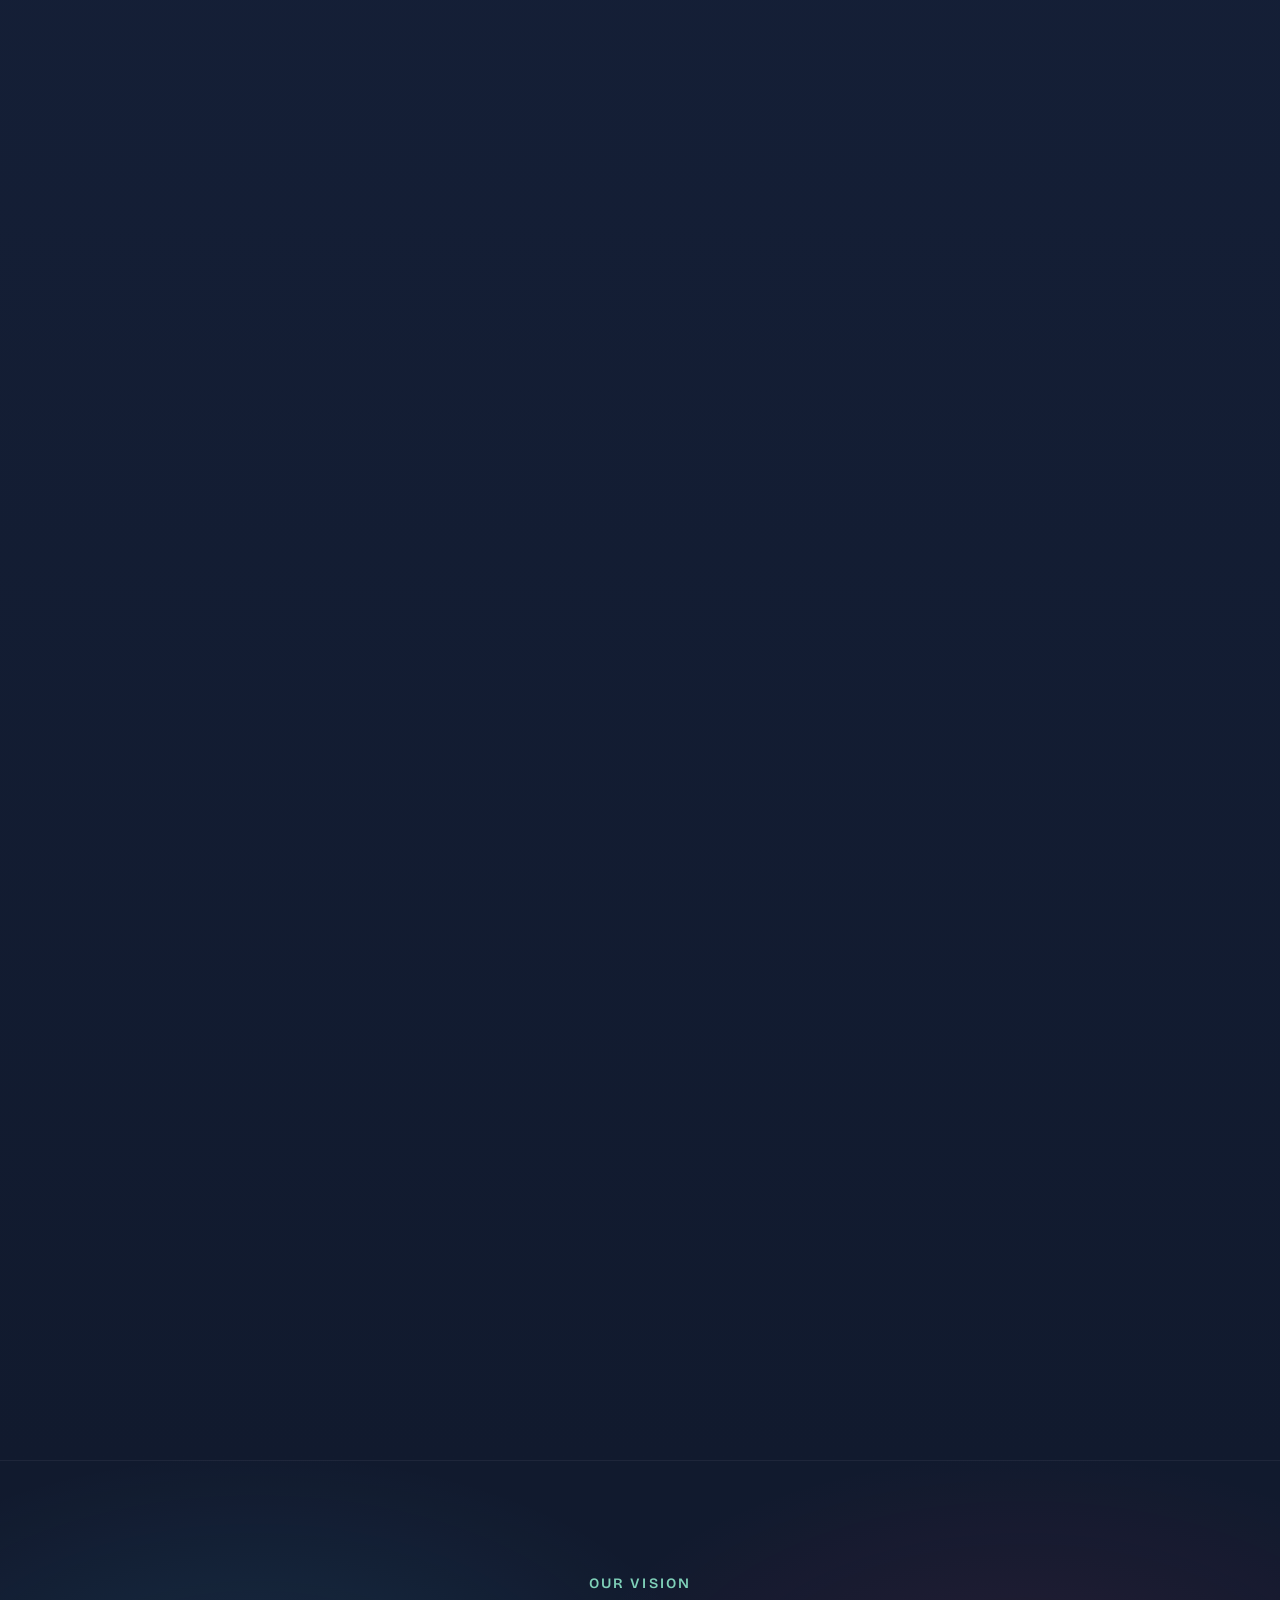
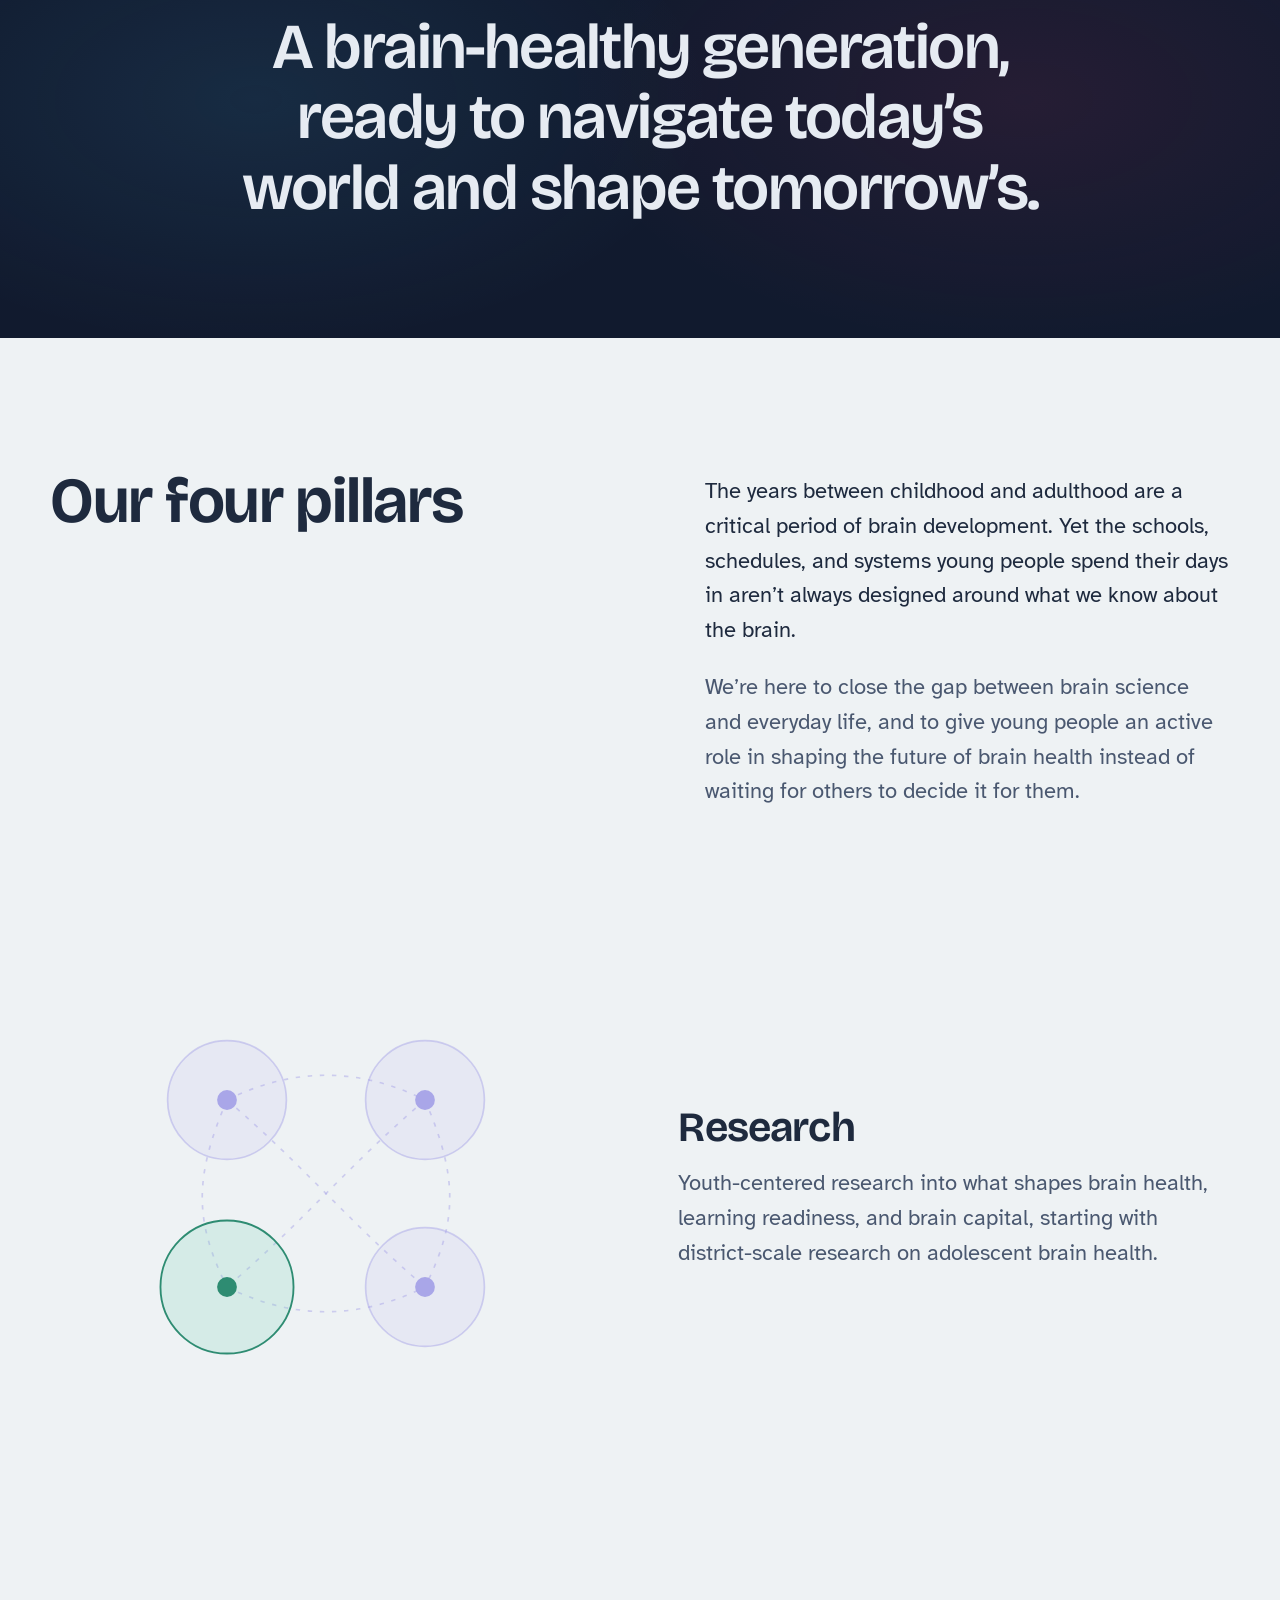
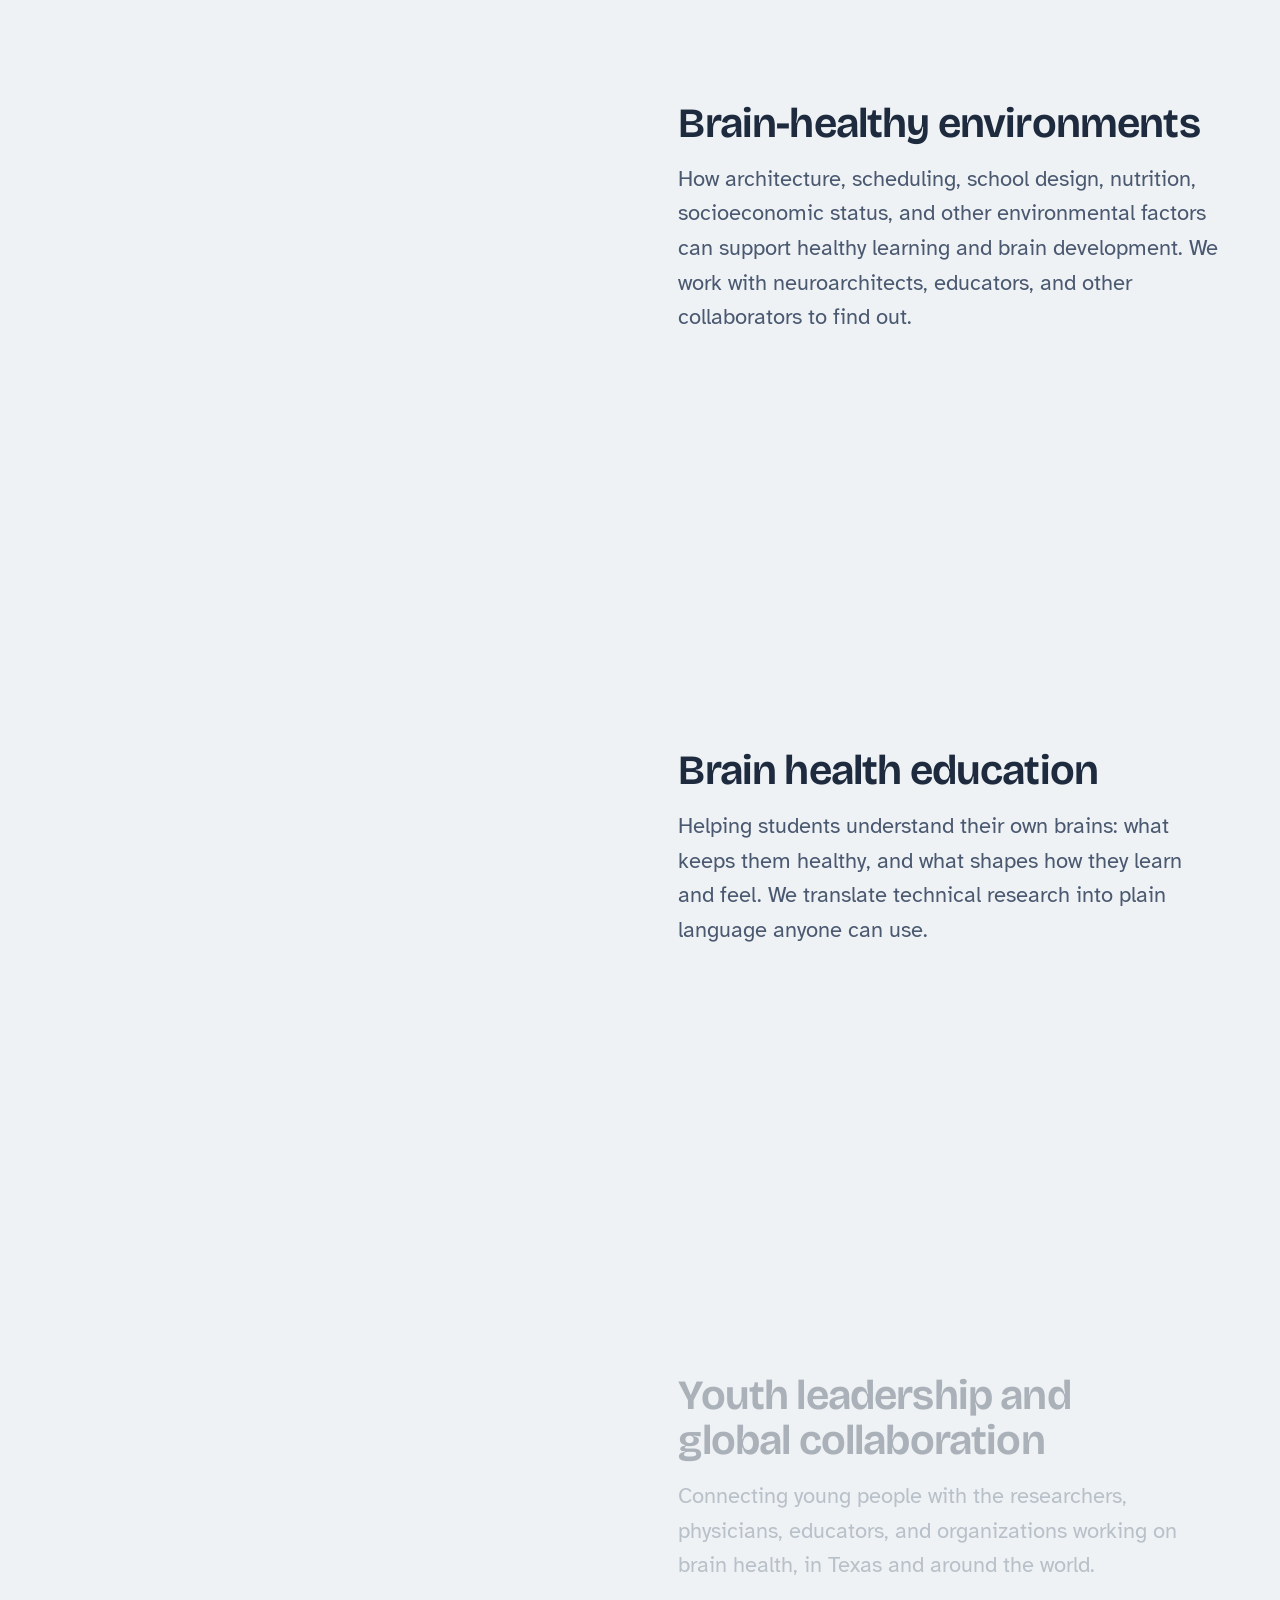
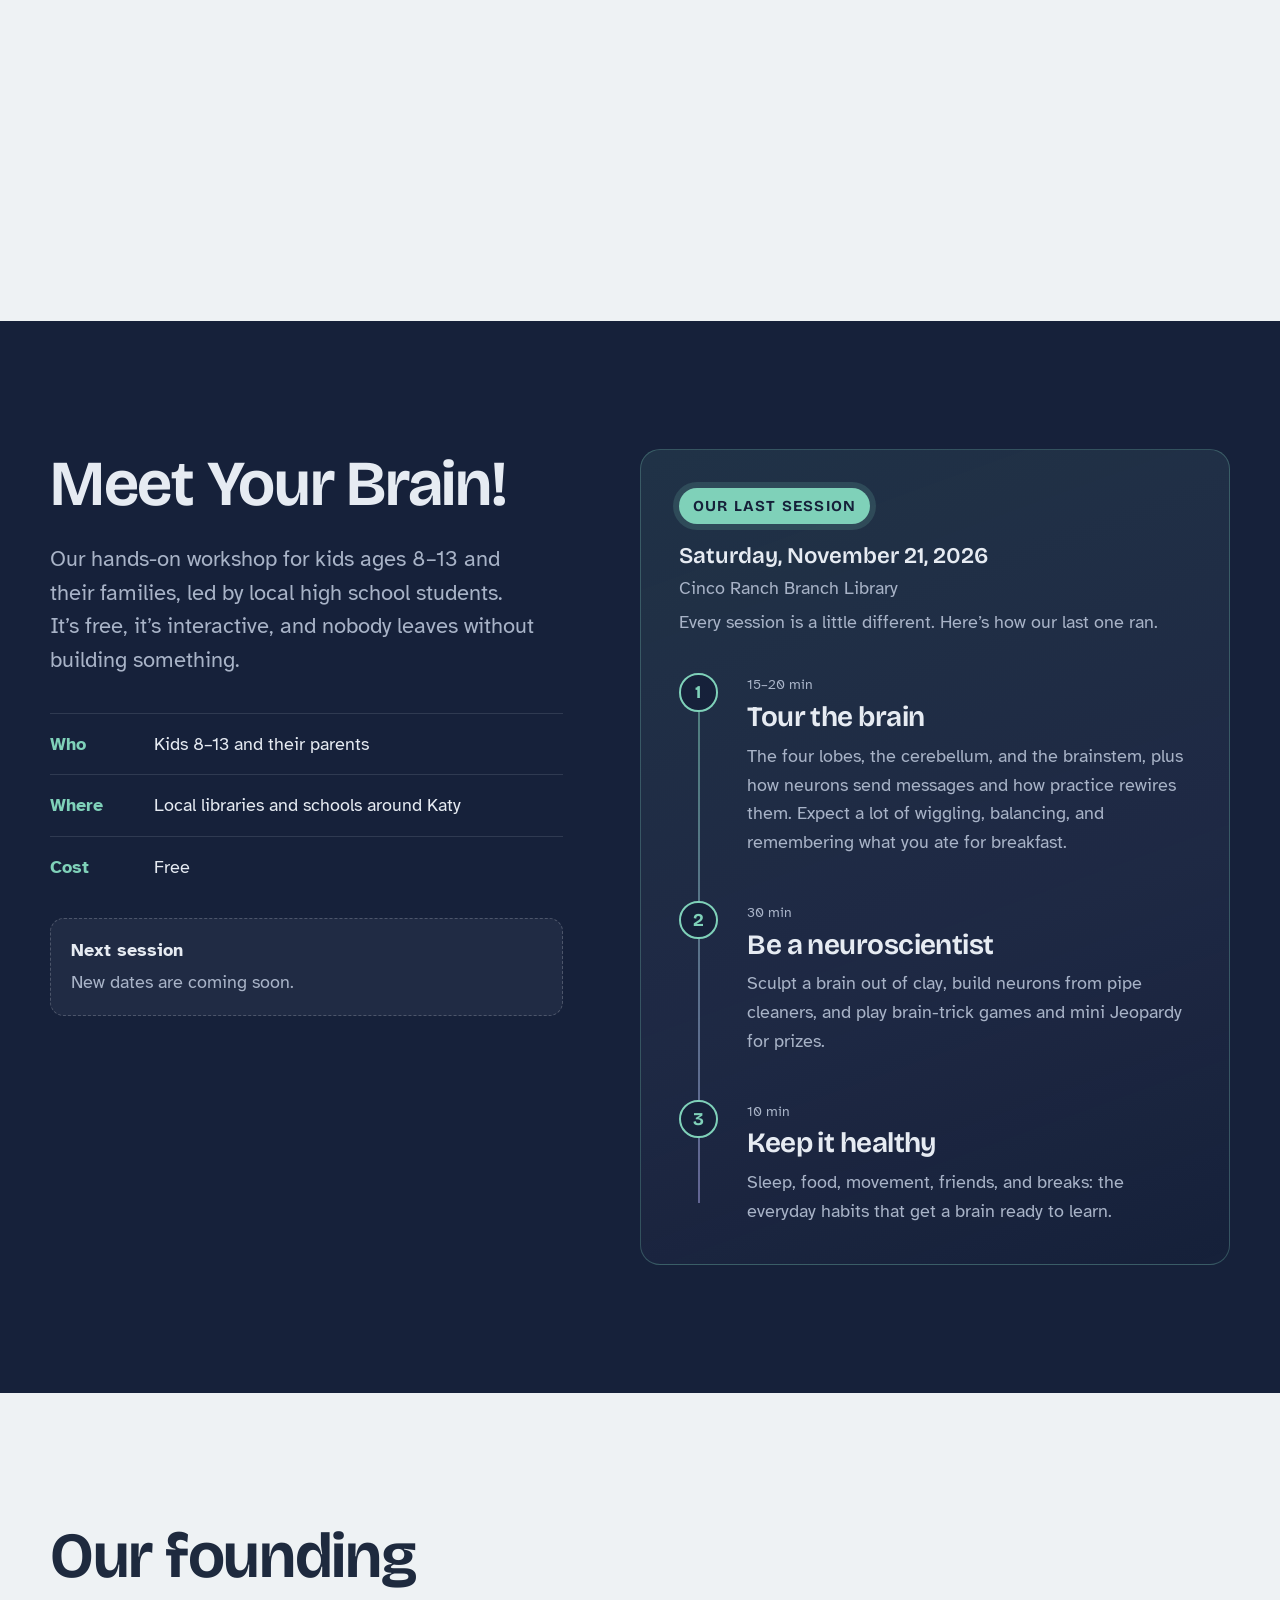
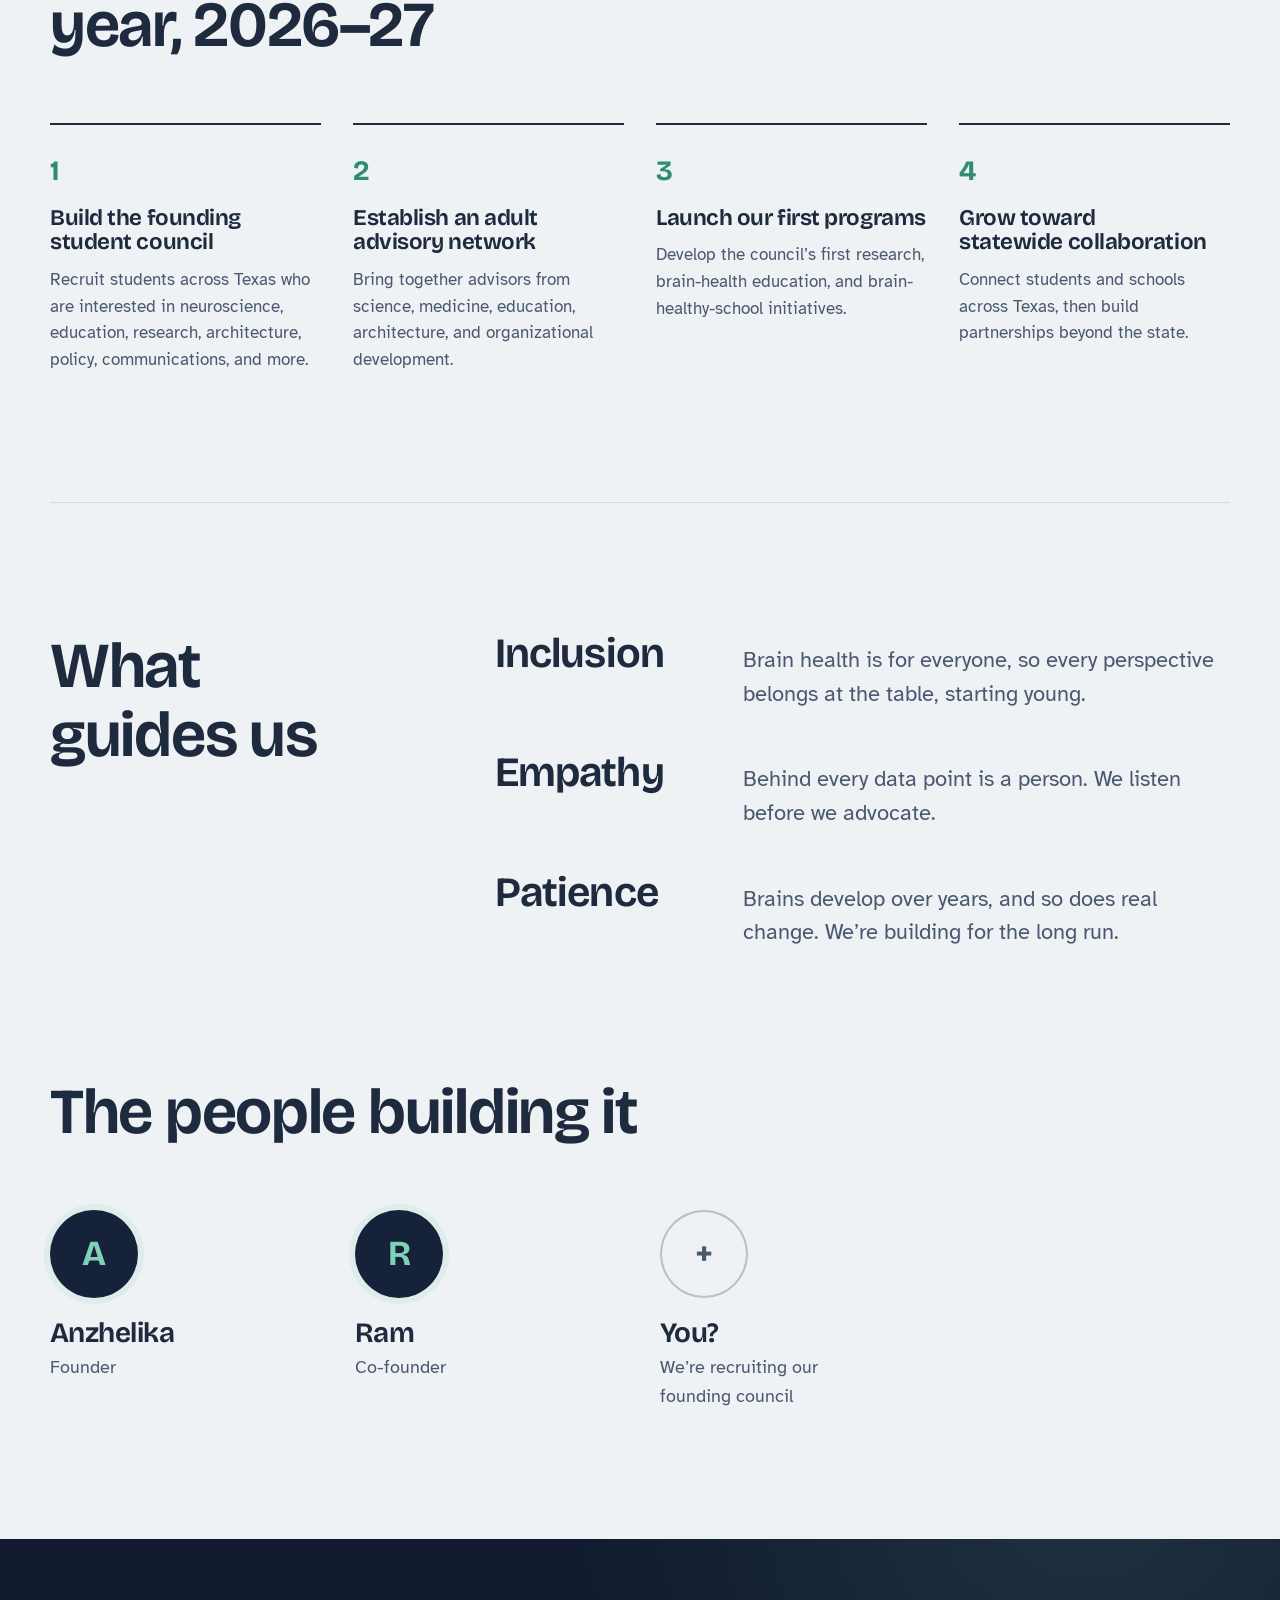
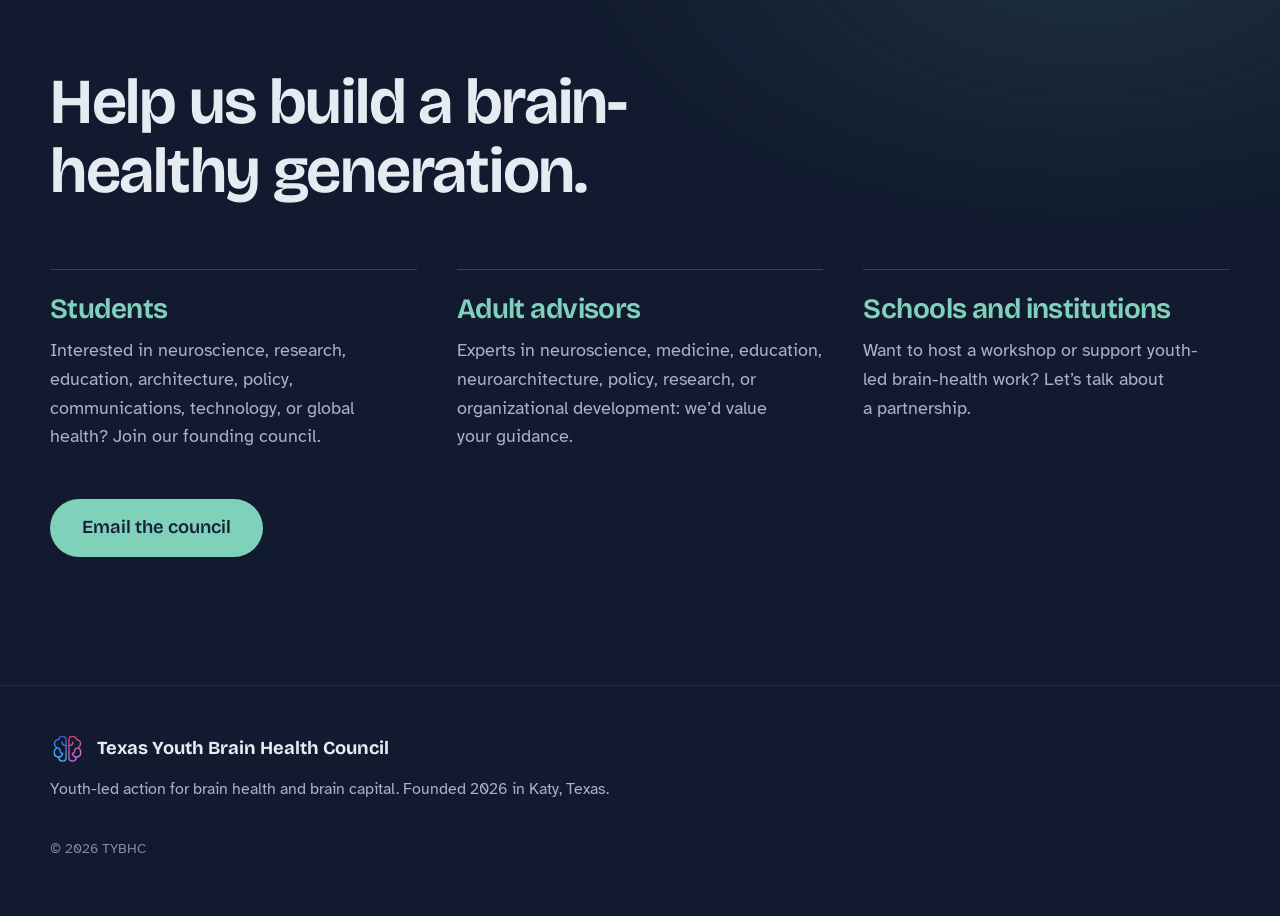
==== commit 74e4eb28: "Polish site copy, add vision, emphasize last workshop, new logo - Replace the old dot logo with a re" ====
--- a/index.html
+++ b/index.html
@@ -11,6 +11,9 @@
   <meta property="og:title" content="Texas Youth Brain Health Council">
   <meta property="og:description" content="Youth-led action for brain health and brain capital.">
   <meta property="og:type" content="website">
+  <meta property="og:image" content="https://tybhc.org/assets/img/social-preview.png">
+  <meta property="og:image:alt" content="The TYBHC brain logo">
+  <meta name="twitter:card" content="summary_large_image">
 
   <link rel="preconnect" href="https://fonts.googleapis.com">
   <link rel="preconnect" href="https://fonts.gstatic.com" crossorigin>
@@ -23,10 +26,7 @@
   <header class="site-header" data-header>
     <nav class="nav" aria-label="Main">
       <a class="brand" href="#top" aria-label="Texas Youth Brain Health Council, home">
-        <svg class="brand-mark" viewBox="0 0 32 32" aria-hidden="true">
-          <circle cx="9" cy="10" r="3.2"/><circle cx="23" cy="8" r="2.4"/><circle cx="16" cy="22" r="3.6"/><circle cx="26" cy="21" r="2"/>
-          <path d="M9 10 L16 22 M23 8 L16 22 M9 10 L23 8 M16 22 L26 21"/>
-        </svg>
+        <img class="brand-mark" src="assets/img/logo-mark.svg" alt="" width="35" height="30">
         <span>TYBHC</span>
       </a>
       <button class="nav-toggle" aria-expanded="false" aria-controls="nav-links" data-nav-toggle>
@@ -34,7 +34,7 @@
       </button>
       <ul class="nav-links" id="nav-links" data-nav-links>
         <li><a href="#mission">Mission</a></li>
-        <li><a href="#work">What we do</a></li>
+        <li><a href="#work">Our pillars</a></li>
         <li><a href="#workshop">Workshops</a></li>
         <li><a href="#team">Team</a></li>
         <li><a class="nav-cta" href="#join">Get involved</a></li>
@@ -49,10 +49,10 @@
       <div class="hero-inner">
         <p class="hero-org">Texas Youth Brain Health Council</p>
         <h1 class="hero-title">Brains are built in the places we grow up.</h1>
-        <p class="hero-lede">We’re students across Texas turning brain science into better schools, healthier habits, and a real youth voice in the decisions that shape our minds.</p>
+        <p class="hero-lede">We’re students across Texas turning brain science into better schools, healthier habits, and a real voice for young people in the decisions that shape our minds.</p>
         <div class="hero-actions">
           <a class="btn btn-signal" href="#join">Get involved</a>
-          <a class="btn btn-ghost" href="#work">See what we do</a>
+          <a class="btn btn-ghost" href="#work">See our pillars</a>
         </div>
       </div>
       <p class="hero-hint" aria-hidden="true">Move your cursor or tap to stimulate the network</p>
@@ -62,25 +62,26 @@
     <section class="mission" id="mission" aria-labelledby="mission-heading">
       <div class="mission-sticky">
         <h2 class="sr-only" id="mission-heading">Our mission</h2>
-        <p class="mission-text" data-scroll-lit>Our mission is to educate K–12 youth on brain health and to advocate for policies and environments designed around the brain, guided by data-driven research.</p>
-      </div>
-    </section>
-
-    <!-- WHY -->
-    <section class="why section-light" aria-labelledby="why-heading">
-      <div class="container why-grid">
-        <h2 class="section-title" id="why-heading">Adolescence is when the brain does its biggest remodel.</h2>
-        <div class="why-body">
+        <p class="mission-text" data-scroll-lit>Our mission is to educate K–12 youth about brain health and to advocate for policies and environments designed around the brain, guided by data-driven research.</p>
+      </div>
+    </section>
+
+    <!-- VISION -->
+    <section class="vision" id="vision" aria-labelledby="vision-heading">
+      <div class="container vision-inner">
+        <h2 class="eyebrow" id="vision-heading">Our vision</h2>
+        <p class="vision-text">A brain-healthy generation, ready to navigate today’s world and shape tomorrow’s.</p>
+      </div>
+    </section>
+
+    <!-- OUR FOUR PILLARS: sticky network, one region lights per pillar -->
+    <section class="work section-light" id="work" aria-labelledby="work-heading">
+      <div class="container work-head">
+        <h2 class="section-title" id="work-heading">Our four pillars</h2>
+        <div class="work-intro">
           <p>The years between childhood and adulthood are a critical period of brain development. Yet the schools, schedules, and systems young people spend their days in aren’t always designed around what we know about the brain.</p>
-          <p>We want to close the gap between brain science and everyday life, and give young people an active role in shaping the future of brain health instead of waiting for it to be decided for them.</p>
-        </div>
-      </div>
-    </section>
-
-    <!-- WHAT WE DO: sticky network, one region lights per focus area -->
-    <section class="work section-light" id="work" aria-labelledby="work-heading">
-      <div class="container">
-        <h2 class="section-title" id="work-heading">Four ways we put neuroscience to work</h2>
+          <p>We’re here to close the gap between brain science and everyday life, and to give young people an active role in shaping the future of brain health instead of waiting for others to decide it for them.</p>
+        </div>
       </div>
       <div class="container work-grid">
         <div class="work-visual" aria-hidden="true">
@@ -102,19 +103,19 @@
         <div class="work-steps">
           <article class="work-step" data-step="0">
             <h3>Research</h3>
-            <p>Youth-centered research into what affects brain health, learning readiness, and brain capital, starting with district-scale adolescent brain-health research in Katy ISD.</p>
+            <p>Youth-centered research into what shapes brain health, learning readiness, and brain capital, starting with district-scale research on adolescent brain health.</p>
           </article>
           <article class="work-step" data-step="1">
             <h3>Brain-healthy environments</h3>
-            <p>How architecture, light, sound, schedules, and school design can support healthy learning. We work with neuroarchitecture and healthy-school collaborators to find out.</p>
+            <p>How architecture, scheduling, school design, nutrition, socioeconomic status, and other environmental factors can support healthy learning and brain development. We work with neuroarchitects, educators, and other collaborators to find out.</p>
           </article>
           <article class="work-step" data-step="2">
             <h3>Brain health education</h3>
-            <p>Helping students understand their own brains, what keeps them healthy, and what shapes how they learn and feel. We translate technical research into plain language.</p>
+            <p>Helping students understand their own brains: what keeps them healthy, and what shapes how they learn and feel. We translate technical research into plain language anyone can use.</p>
           </article>
           <article class="work-step" data-step="3">
-            <h3>Youth leadership and collaboration</h3>
-            <p>Connecting young people with the researchers, physicians, educators, and organizations working on brain health in Texas and around the world.</p>
+            <h3>Youth leadership and global collaboration</h3>
+            <p>Connecting young people with the researchers, physicians, educators, and organizations working on brain health, in Texas and around the world.</p>
           </article>
         </div>
       </div>
@@ -125,30 +126,41 @@
       <div class="container workshop-grid">
         <div class="workshop-intro">
           <h2 class="section-title" id="workshop-heading">Meet Your Brain!</h2>
-          <p class="workshop-lede">Our hands-on workshop for kids ages 8–13 and their families, led by local high school students. It’s free, hands-on, and nobody leaves without building a neuron.</p>
+          <p class="workshop-lede">Our hands-on workshop for kids ages 8–13 and their families, led by local high school students. It’s free, it’s interactive, and nobody leaves without building something.</p>
           <dl class="workshop-facts">
             <div><dt>Who</dt><dd>Kids 8–13 and their parents</dd></div>
             <div><dt>Where</dt><dd>Local libraries and schools around Katy</dd></div>
             <div><dt>Cost</dt><dd>Free</dd></div>
           </dl>
-        </div>
-        <ol class="agenda">
-          <li>
-            <span class="agenda-time">15–20 min</span>
-            <h3>Tour the brain</h3>
-            <p>The four lobes, the cerebellum, and the brainstem, plus how neurons send messages and how practice rewires them. Expect a lot of wiggling, balancing, and remembering what you ate for breakfast.</p>
-          </li>
-          <li>
-            <span class="agenda-time">30 min</span>
-            <h3>Be a neuroscientist</h3>
-            <p>Sculpt a brain out of clay, build neurons from pipe cleaners, and play brain-trick games and mini Jeopardy for prizes.</p>
-          </li>
-          <li>
-            <span class="agenda-time">10 min</span>
-            <h3>Keep it healthy</h3>
-            <p>Sleep, food, movement, friends, and breaks: the everyday habits that get a brain ready to learn.</p>
-          </li>
-        </ol>
+          <div class="next-session">
+            <p class="next-label">Next session</p>
+            <p>New dates are coming soon.</p>
+          </div>
+        </div>
+        <div class="session">
+          <div class="session-head">
+            <p class="session-badge">Our last session</p>
+            <p class="session-when"><time datetime="2026-11-21">Saturday, November 21, 2026</time><span>Cinco Ranch Branch Library</span></p>
+            <p class="session-note">Every session is a little different. Here’s how our last one ran.</p>
+          </div>
+          <ol class="agenda">
+            <li>
+              <span class="agenda-time">15–20 min</span>
+              <h3>Tour the brain</h3>
+              <p>The four lobes, the cerebellum, and the brainstem, plus how neurons send messages and how practice rewires them. Expect a lot of wiggling, balancing, and remembering what you ate for breakfast.</p>
+            </li>
+            <li>
+              <span class="agenda-time">30 min</span>
+              <h3>Be a neuroscientist</h3>
+              <p>Sculpt a brain out of clay, build neurons from pipe cleaners, and play brain-trick games and mini Jeopardy for prizes.</p>
+            </li>
+            <li>
+              <span class="agenda-time">10 min</span>
+              <h3>Keep it healthy</h3>
+              <p>Sleep, food, movement, friends, and breaks: the everyday habits that get a brain ready to learn.</p>
+            </li>
+          </ol>
+        </div>
       </div>
     </section>
 
@@ -157,10 +169,10 @@
       <div class="container">
         <h2 class="section-title" id="priorities-heading">Our founding year, 2026–27</h2>
         <ol class="priority-list">
-          <li><h3>Build the founding student council</h3><p>Recruit students across Texas interested in neuroscience, education, research, architecture, policy, communication, and more.</p></li>
-          <li><h3>Establish an adult advisory network</h3><p>Bring together scientific, medical, educational, architectural, and organizational advisors.</p></li>
+          <li><h3>Build the founding student council</h3><p>Recruit students across Texas who are interested in neuroscience, education, research, architecture, policy, communications, and more.</p></li>
+          <li><h3>Establish an adult advisory network</h3><p>Bring together advisors from science, medicine, education, architecture, and organizational development.</p></li>
           <li><h3>Launch our first programs</h3><p>Develop the council’s first research, brain-health education, and brain-healthy-school initiatives.</p></li>
-          <li><h3>Grow toward statewide collaboration</h3><p>Connect students and schools across Texas, then build partnerships beyond it.</p></li>
+          <li><h3>Grow toward statewide collaboration</h3><p>Connect students and schools across Texas, then build partnerships beyond the state.</p></li>
         </ol>
       </div>
     </section>
@@ -171,7 +183,7 @@
         <h2 class="section-title" id="values-heading">What guides us</h2>
         <div class="values-list">
           <div class="value"><h3>Inclusion</h3><p>Brain health is for everyone, so every perspective belongs at the table, starting young.</p></div>
-          <div class="value"><h3>Empathy</h3><p>Behind every data point is a student. We listen before we advocate.</p></div>
+          <div class="value"><h3>Empathy</h3><p>Behind every data point is a person. We listen before we advocate.</p></div>
           <div class="value"><h3>Patience</h3><p>Brains develop over years, and so does real change. We’re building for the long run.</p></div>
         </div>
       </div>
@@ -196,7 +208,7 @@
         <div class="join-grid">
           <div class="join-path">
             <h3>Students</h3>
-            <p>Interested in neuroscience, research, education, architecture, policy, communications, technology, or global health? Join the founding council.</p>
+            <p>Interested in neuroscience, research, education, architecture, policy, communications, technology, or global health? Join our founding council.</p>
           </div>
           <div class="join-path">
             <h3>Adult advisors</h3>
@@ -204,7 +216,7 @@
           </div>
           <div class="join-path">
             <h3>Schools and institutions</h3>
-            <p>Want to host a workshop or support youth-led brain-health work? Let’s talk about partnering.</p>
+            <p>Want to host a workshop or support youth-led brain-health work? Let’s talk about a partnership.</p>
           </div>
         </div>
         <a class="btn btn-signal btn-large" href="mailto:hello@tybhc.org?subject=Getting%20involved%20with%20TYBHC" data-contact-email>Email the council</a>
@@ -214,7 +226,7 @@
 
   <footer class="site-footer">
     <div class="container footer-inner">
-      <p class="footer-name">Texas Youth Brain Health Council</p>
+      <p class="footer-name"><img class="footer-mark" src="assets/img/logo-mark.svg" alt="" width="35" height="30">Texas Youth Brain Health Council</p>
       <p>Youth-led action for brain health and brain capital. Founded 2026 in Katy, Texas.</p>
       <p class="footer-small">© <span data-year>2026</span> TYBHC</p>
     </div>
--- a/assets/css/styles.css
+++ b/assets/css/styles.css
@@ -133,9 +133,7 @@
   text-decoration: none; font-family: var(--font-display); font-weight: 700;
   font-size: 1.15rem; letter-spacing: .02em;
 }
-.brand-mark { width: 30px; height: 30px; }
-.brand-mark circle { fill: var(--signal); }
-.brand-mark path { stroke: var(--dendrite); stroke-width: 1.4; fill: none; opacity: .8; }
+.brand-mark { width: 35px; height: 30px; display: block; }
 
 .nav-links {
   list-style: none; margin: 0; padding: 0;
@@ -247,18 +245,36 @@
 .mission-text .w.lit { color: var(--frost); }
 .mission-text .w.spark { color: var(--signal); text-shadow: 0 0 24px rgba(127, 209, 185, .45); }
 
-/* ---------- Why ---------- */
-.why { padding-block: var(--section-space); }
-.why-grid {
+/* ---------- Vision ---------- */
+.eyebrow {
+  font-family: var(--font-display); font-weight: 600; font-size: var(--step--1);
+  letter-spacing: .14em; text-transform: uppercase; color: var(--signal);
+  margin-bottom: 1.25rem;
+}
+.vision {
+  background:
+    radial-gradient(700px 380px at 20% 50%, rgba(79, 195, 247, .10), transparent 65%),
+    radial-gradient(700px 380px at 80% 50%, rgba(240, 56, 111, .09), transparent 65%),
+    var(--night-deep);
+  color: var(--frost);
+  padding-block: clamp(4.5rem, 9vw, 8rem);
+  border-top: 1px solid rgba(230, 235, 242, .06);
+}
+.vision-inner { text-align: center; }
+.vision-text {
+  font-family: var(--font-display); font-weight: 600;
+  font-size: var(--step-4); line-height: 1.1; letter-spacing: -0.025em;
+  max-width: 20ch; margin-inline: auto; text-wrap: balance;
+}
+
+/* ---------- What we do (sticky map) ---------- */
+.work { padding-block: var(--section-space); }
+.work-head {
   display: grid; grid-template-columns: 1.1fr 1fr; gap: clamp(2rem, 6vw, 6rem);
-  align-items: start;
-}
-.why-body { max-width: var(--measure); font-size: var(--step-1); line-height: 1.55; color: var(--ink-soft); padding-top: .5rem; }
-.why-body p:first-child { color: var(--ink); }
-
-/* ---------- What we do (sticky map) ---------- */
-.work { padding-bottom: var(--section-space); }
-.work > .container:first-child { margin-bottom: clamp(2rem, 5vw, 4rem); }
+  align-items: start; margin-bottom: clamp(2rem, 5vw, 4rem);
+}
+.work-intro { max-width: var(--measure); font-size: var(--step-1); line-height: 1.55; color: var(--ink-soft); padding-top: .5rem; }
+.work-intro p:first-child { color: var(--ink); }
 .work-grid {
   display: grid; grid-template-columns: 1fr 1fr; gap: clamp(2rem, 6vw, 6rem);
 }
@@ -307,6 +323,32 @@
 .workshop-facts div { display: grid; grid-template-columns: 5.5rem 1fr; gap: 1rem; padding-top: 1rem; border-top: 1px solid rgba(230, 235, 242, .12); }
 .workshop-facts dt { color: var(--signal); font-weight: 700; }
 .workshop-facts dd { margin: 0; }
+
+.next-session {
+  margin-top: 2.25rem; padding: 1.1rem 1.25rem; border-radius: var(--radius);
+  background: rgba(230, 235, 242, .05); border: 1px dashed rgba(230, 235, 242, .22);
+}
+.next-session p { margin: 0; color: var(--frost-soft); }
+.next-session .next-label { color: var(--frost); font-weight: 700; margin-bottom: .2rem; }
+
+/* "Our last session" card: emphasised, since every session is a little different */
+.session {
+  padding: clamp(1.5rem, 3vw, 2.5rem); border-radius: calc(var(--radius) + 6px);
+  background: linear-gradient(160deg, rgba(127, 209, 185, .10), rgba(169, 166, 232, .06) 60%, transparent);
+  border: 1px solid rgba(127, 209, 185, .28);
+}
+.session-head { margin-bottom: 2.25rem; }
+.session-badge {
+  display: inline-block; margin: 0 0 .9rem;
+  padding: .35rem .85rem; border-radius: 999px;
+  background: var(--signal); color: var(--night);
+  font-family: var(--font-display); font-weight: 700; font-size: .95rem;
+  letter-spacing: .08em; text-transform: uppercase;
+  box-shadow: 0 0 0 6px rgba(127, 209, 185, .16);
+}
+.session-when { font-family: var(--font-display); font-weight: 600; font-size: var(--step-1); color: var(--frost); margin-bottom: .35rem; }
+.session-when span { display: block; font-family: var(--font-body); font-weight: 400; font-size: var(--step-0); color: var(--frost-soft); }
+.session-note { color: var(--frost-soft); }
 
 /* The agenda is a real sequence, so it is numbered and connected like an axon */
 .agenda { list-style: none; margin: 0; padding: 0; counter-reset: step; position: relative; }
@@ -397,7 +439,8 @@
 /* ---------- Footer ---------- */
 .site-footer { background: var(--night-deep); color: var(--frost-soft); padding: 3rem 0 3.5rem; border-top: 1px solid rgba(230, 235, 242, .08); }
 .footer-inner { display: grid; gap: .4rem; font-size: 1rem; }
-.footer-name { font-family: var(--font-display); font-weight: 700; color: var(--frost); font-size: 1.15rem; margin: 0; }
+.footer-name { font-family: var(--font-display); font-weight: 700; color: var(--frost); font-size: 1.15rem; margin: 0 0 .4rem; display: flex; align-items: center; gap: .75rem; }
+.footer-mark { width: 35px; height: 30px; }
 .footer-small { font-size: var(--step--1); opacity: .75; margin-top: .75rem; }
 
 /* ---------- Responsive ---------- */
@@ -416,7 +459,7 @@
   .nav-links a { display: block; padding: .9rem 0; font-size: 1.2rem; color: var(--frost); }
   .nav-links .nav-cta { display: inline-block; margin-top: 1rem; padding: .7rem 1.4rem; }
 
-  .why-grid, .workshop-grid, .values-grid { grid-template-columns: 1fr; }
+  .work-head, .workshop-grid, .values-grid { grid-template-columns: 1fr; }
   .work-grid { grid-template-columns: 1fr; }
   .work-visual { top: 4.25rem; height: 28vh; z-index: 2; background: var(--mist); padding-block: .75rem; }
   .work-map { width: auto; height: 100%; }
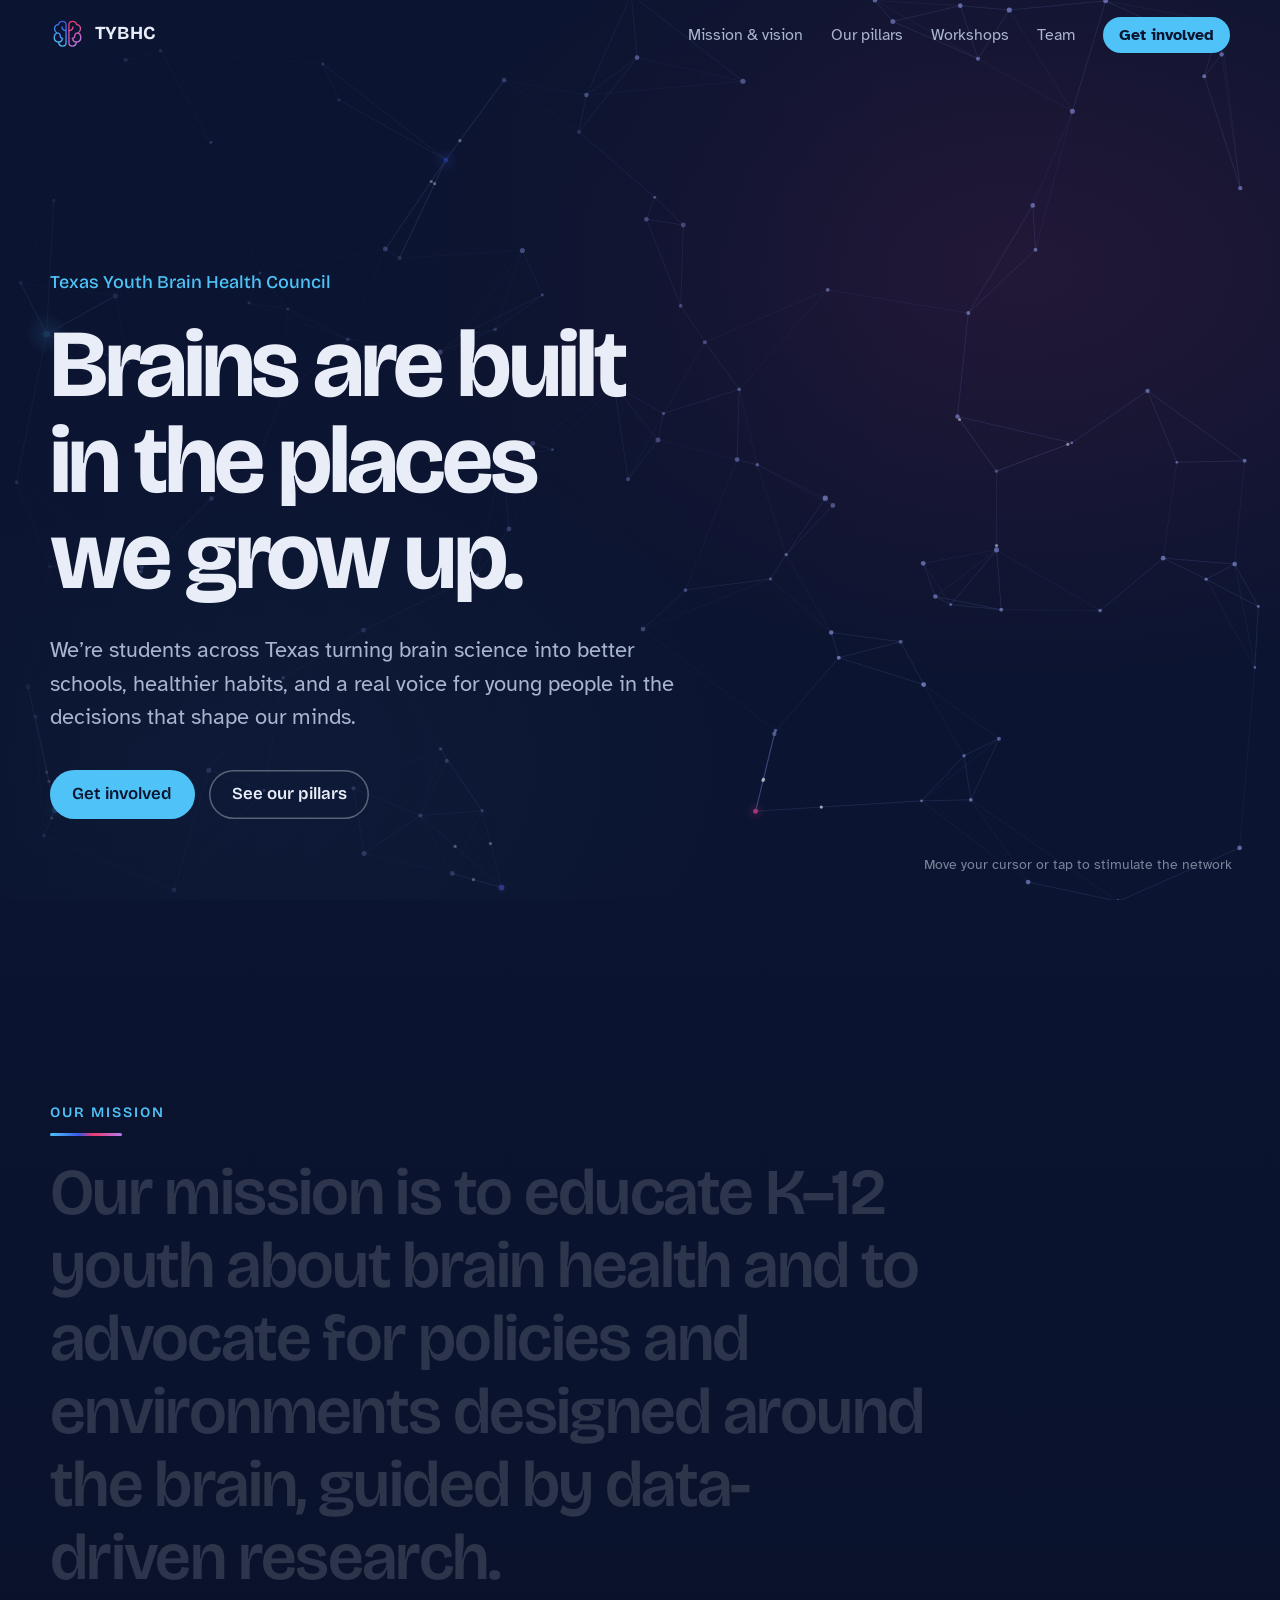
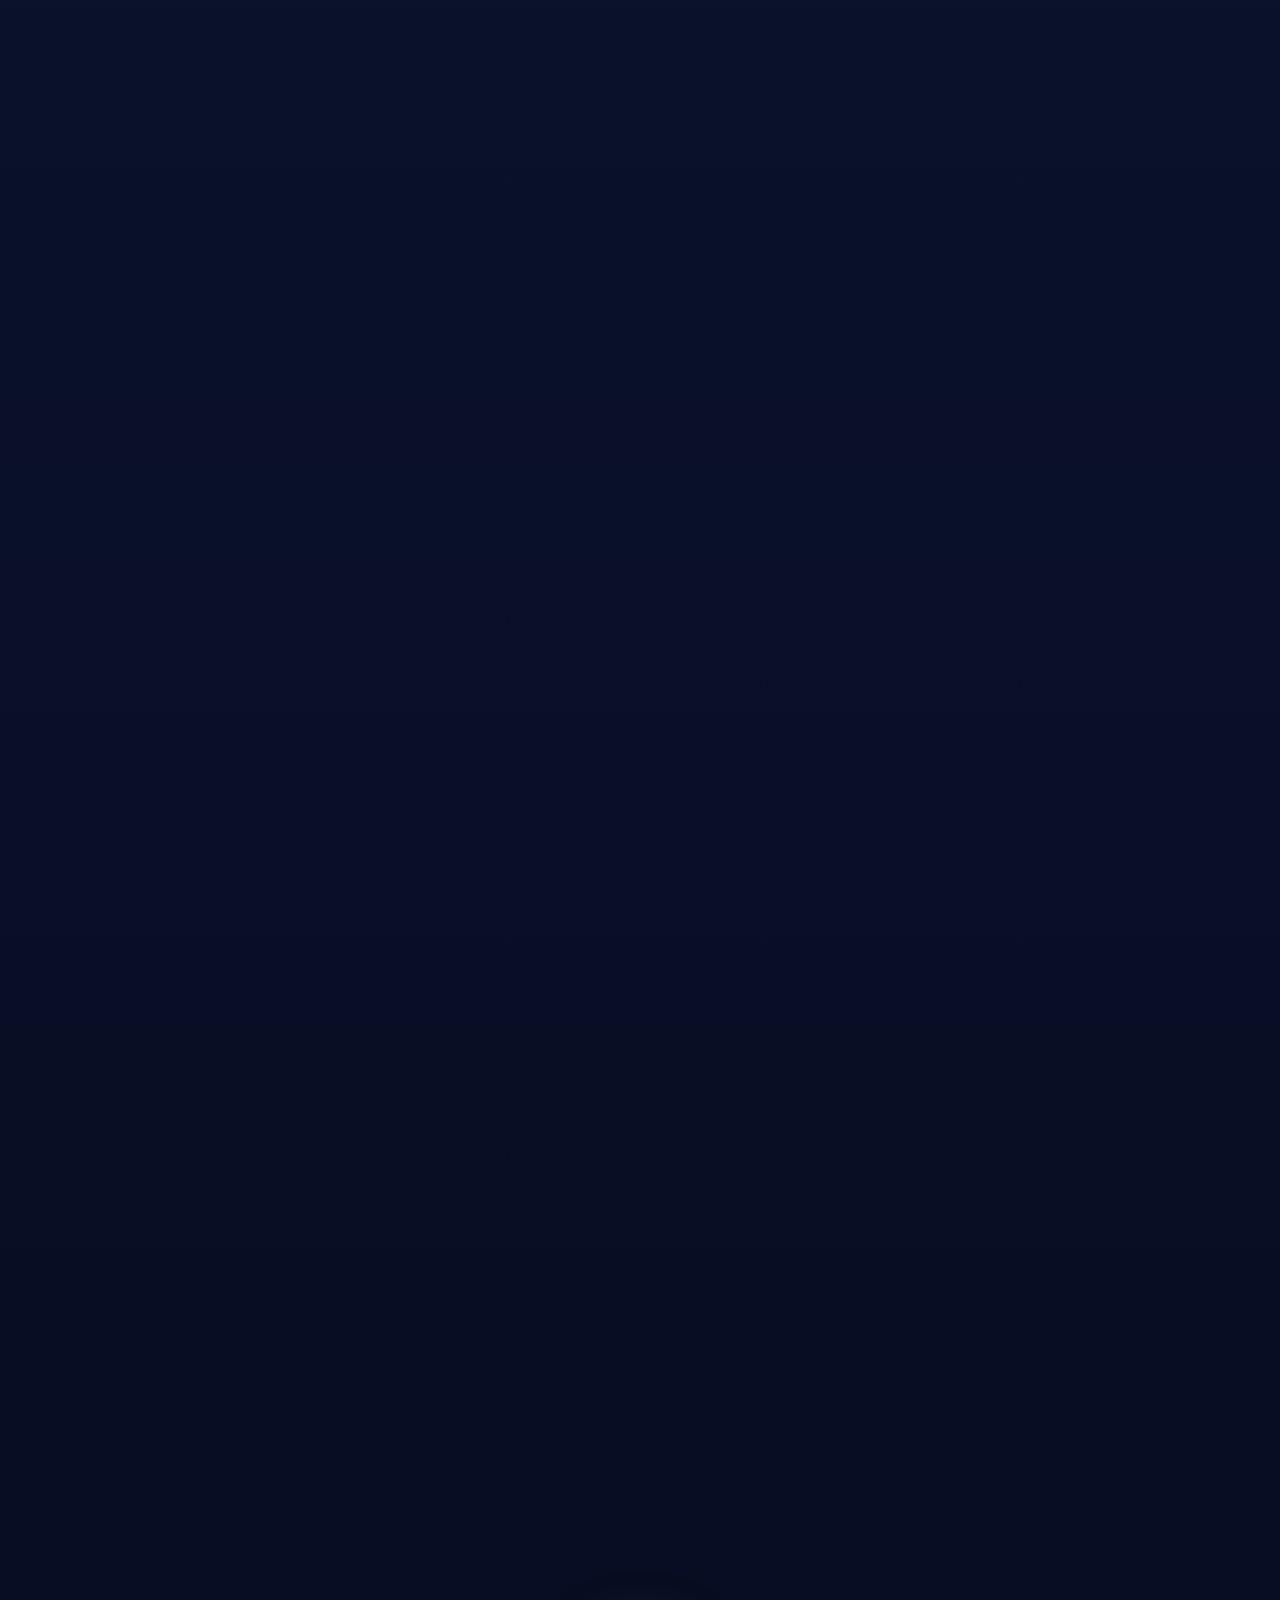
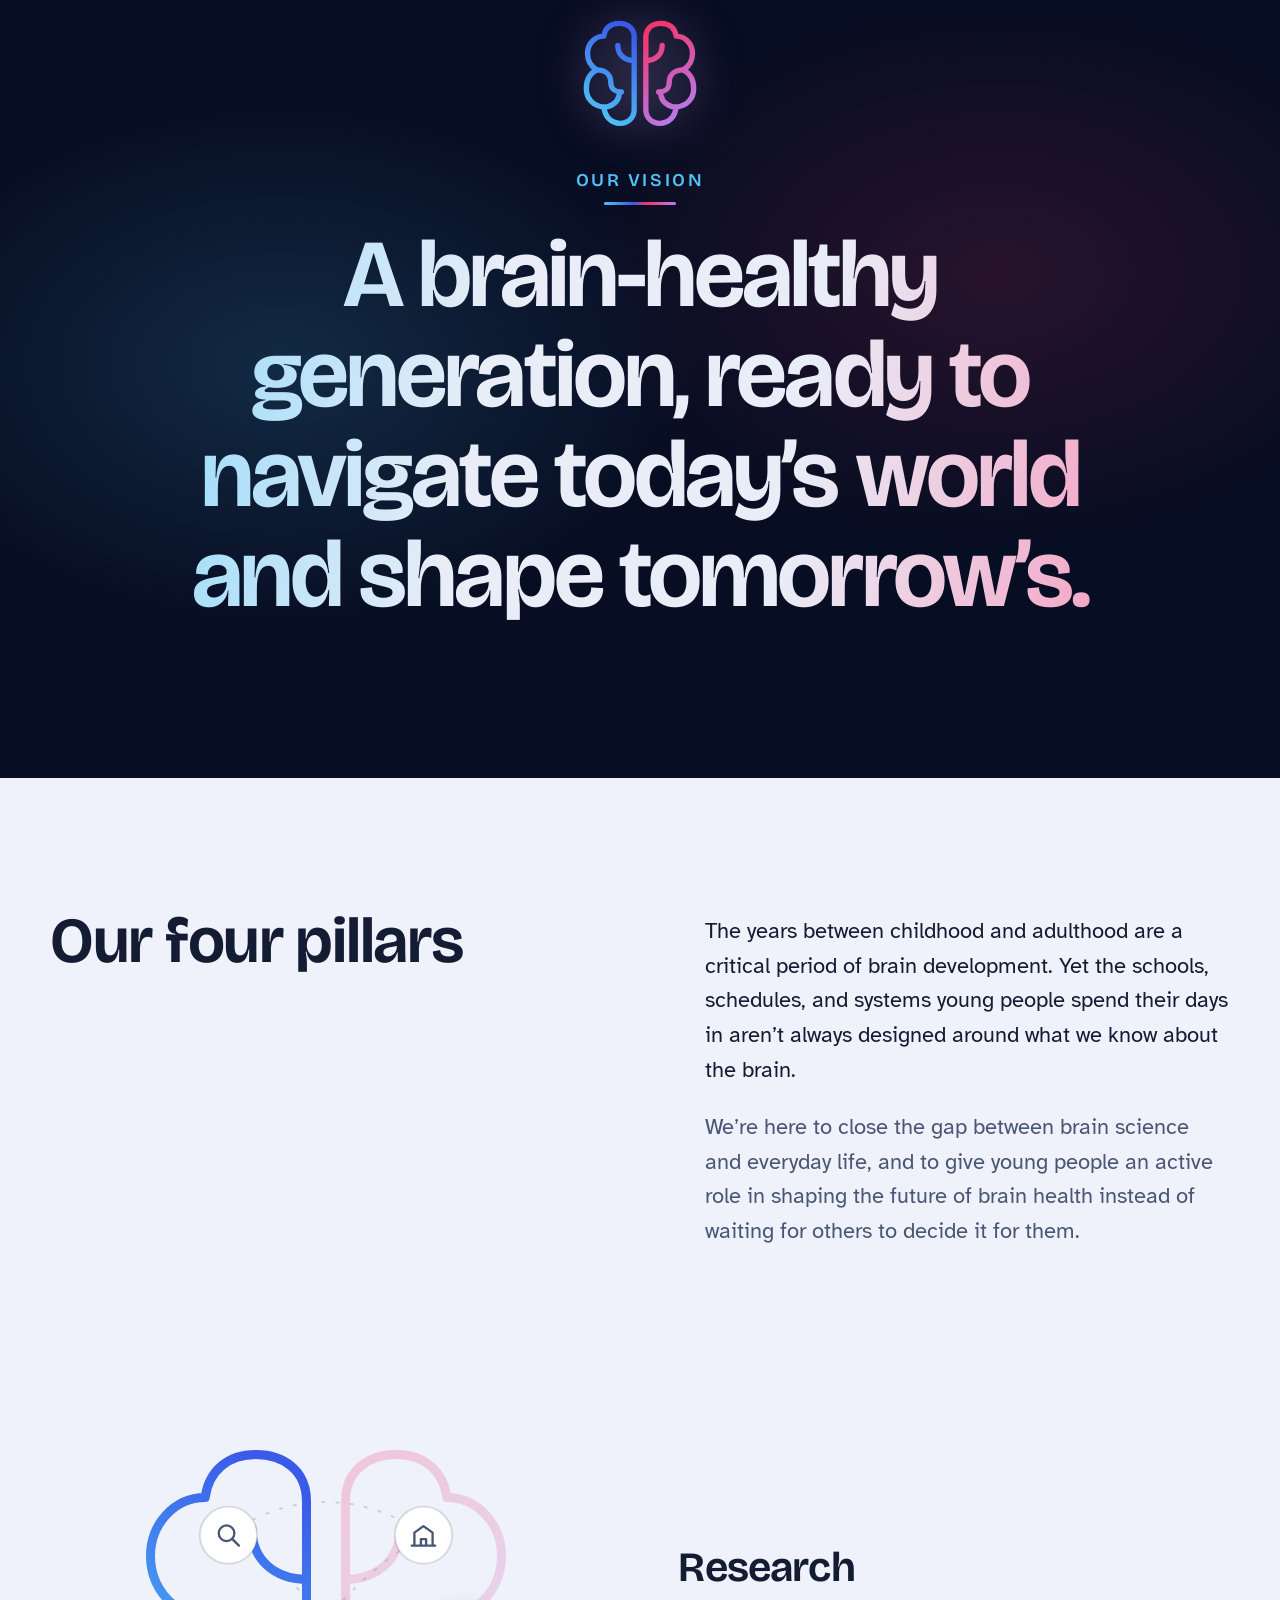
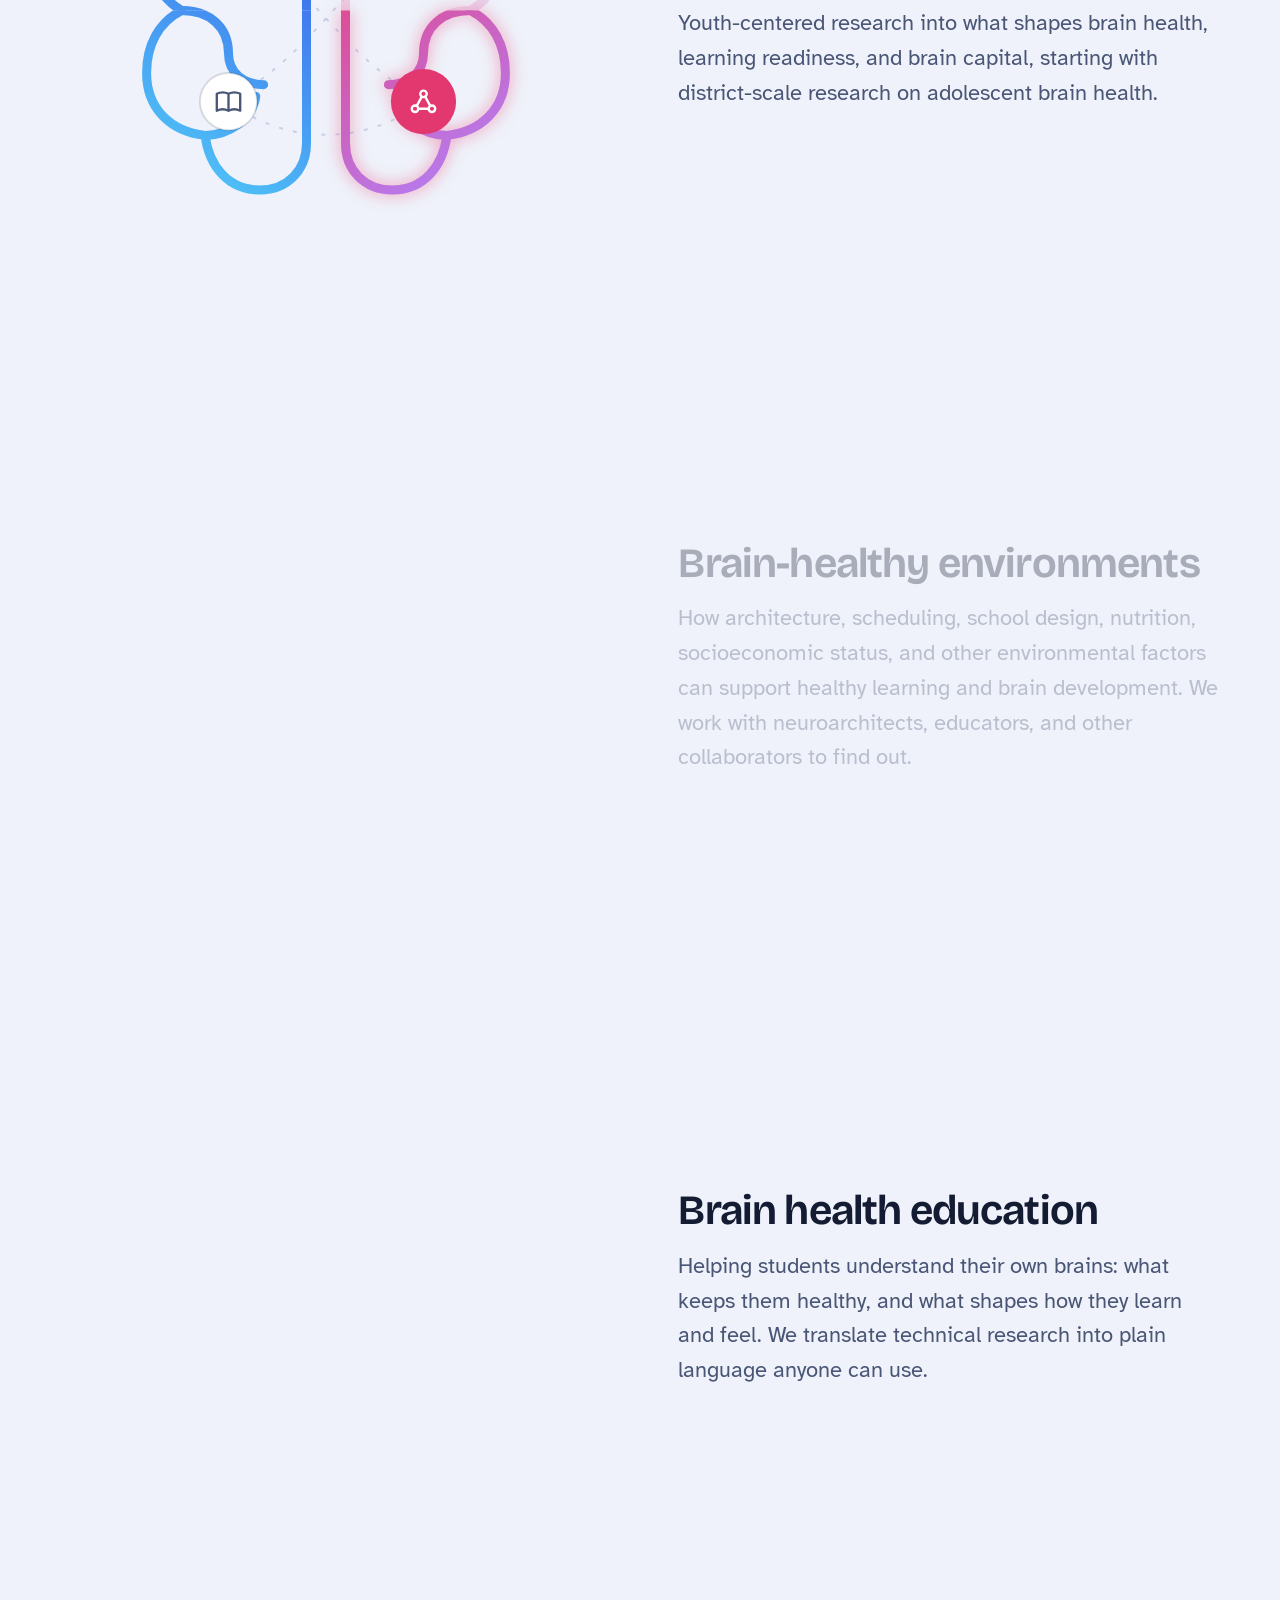
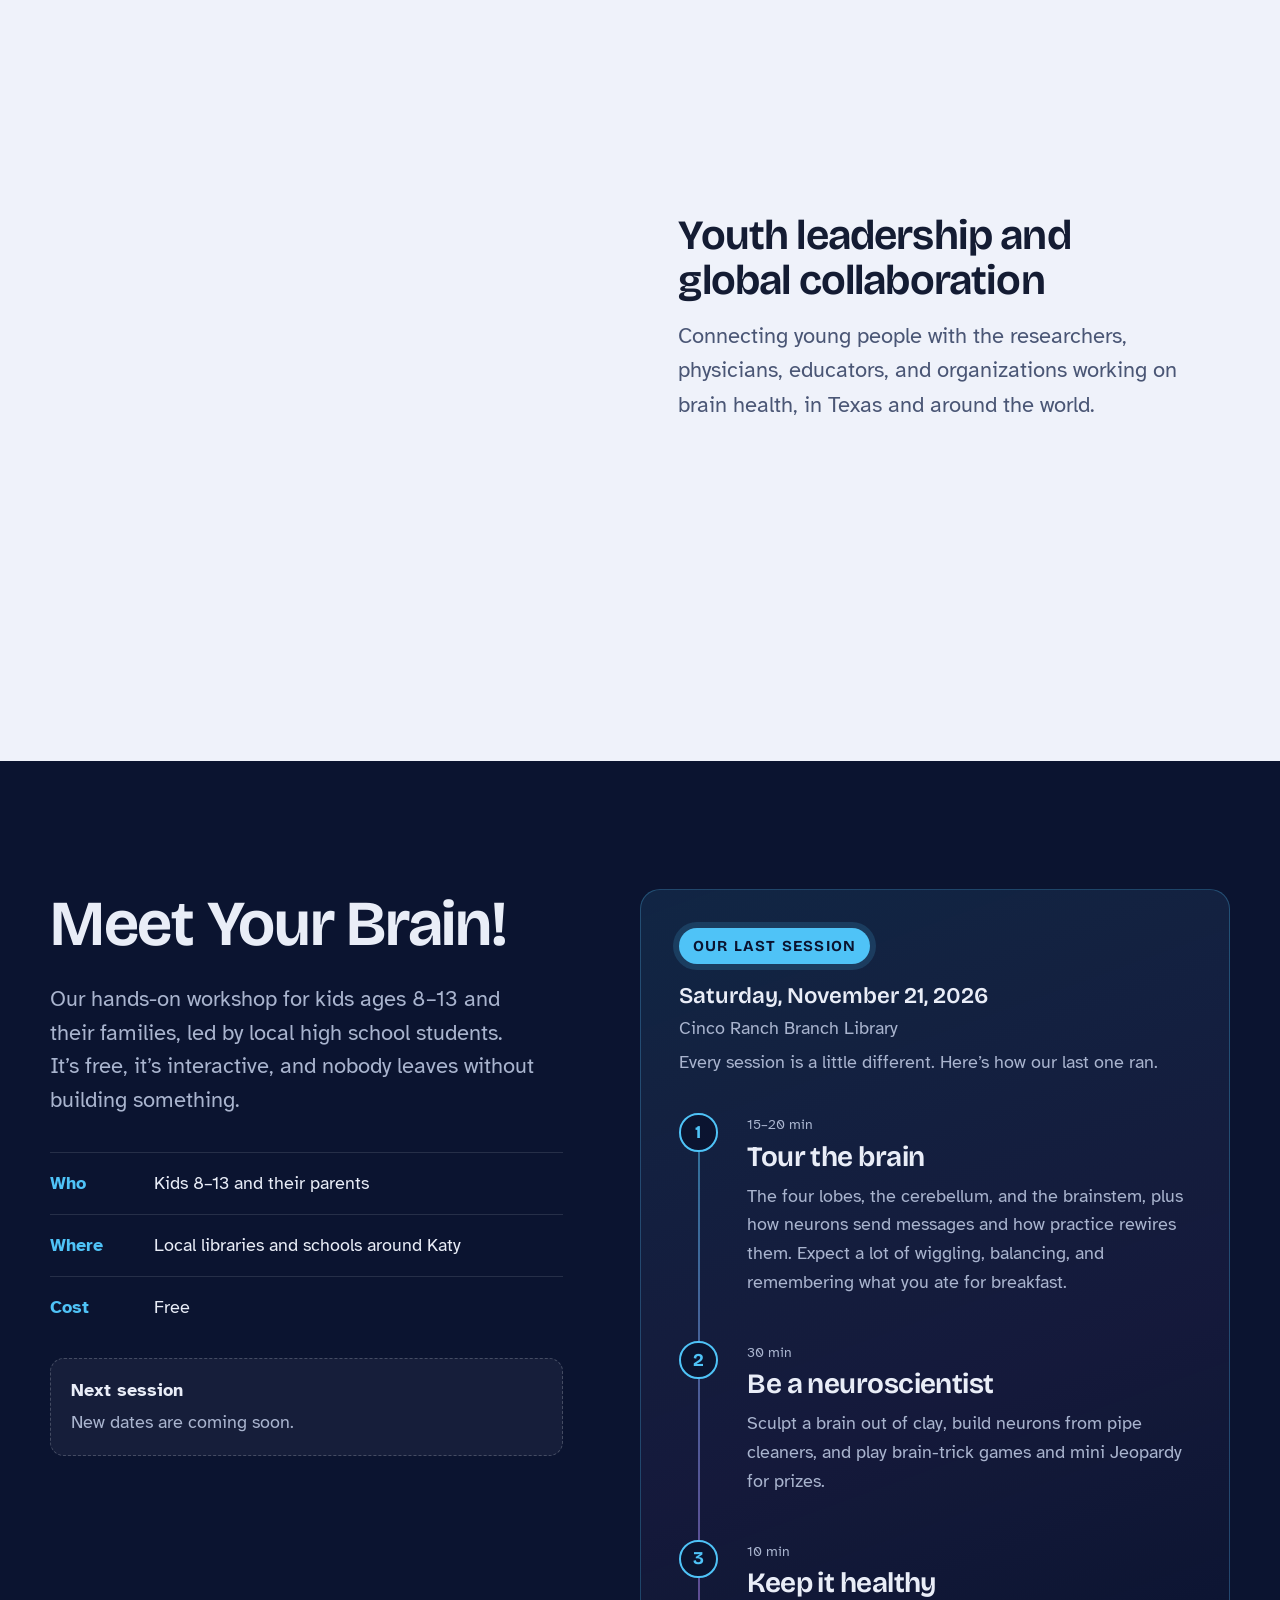
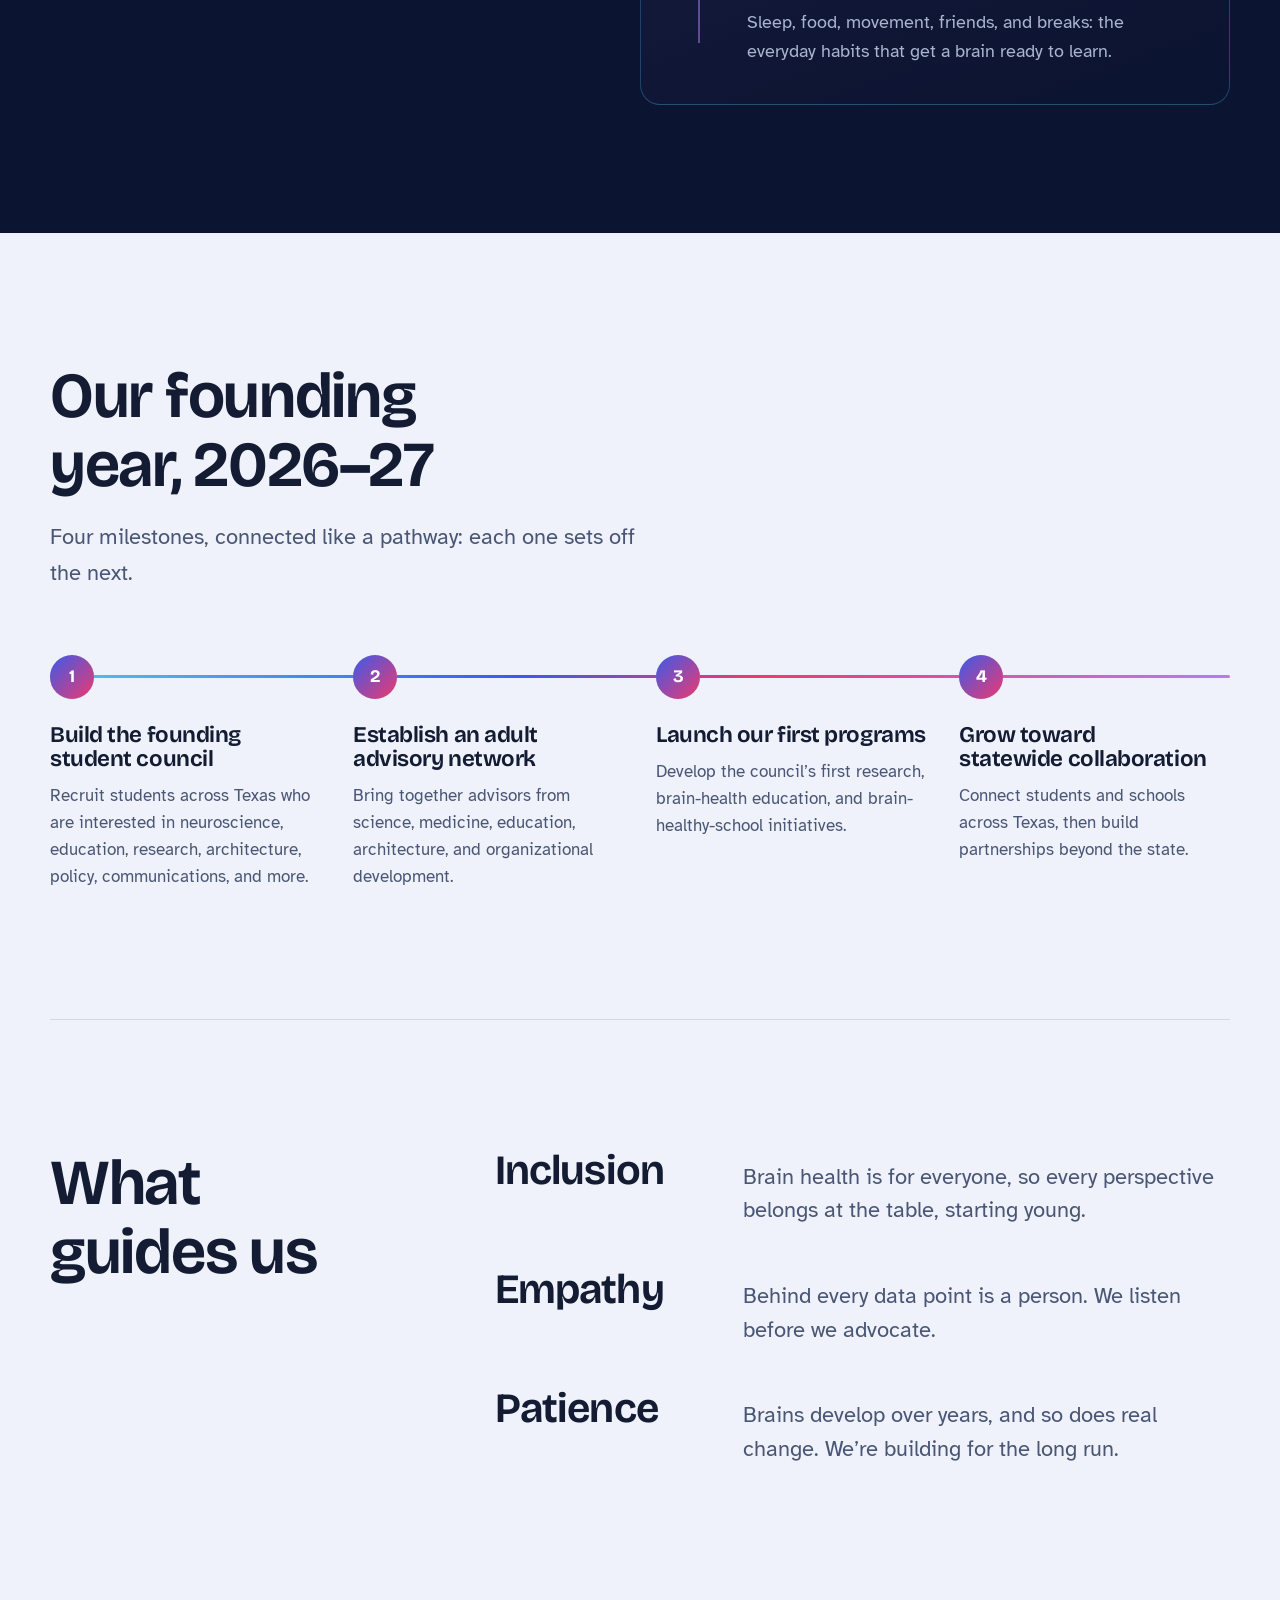
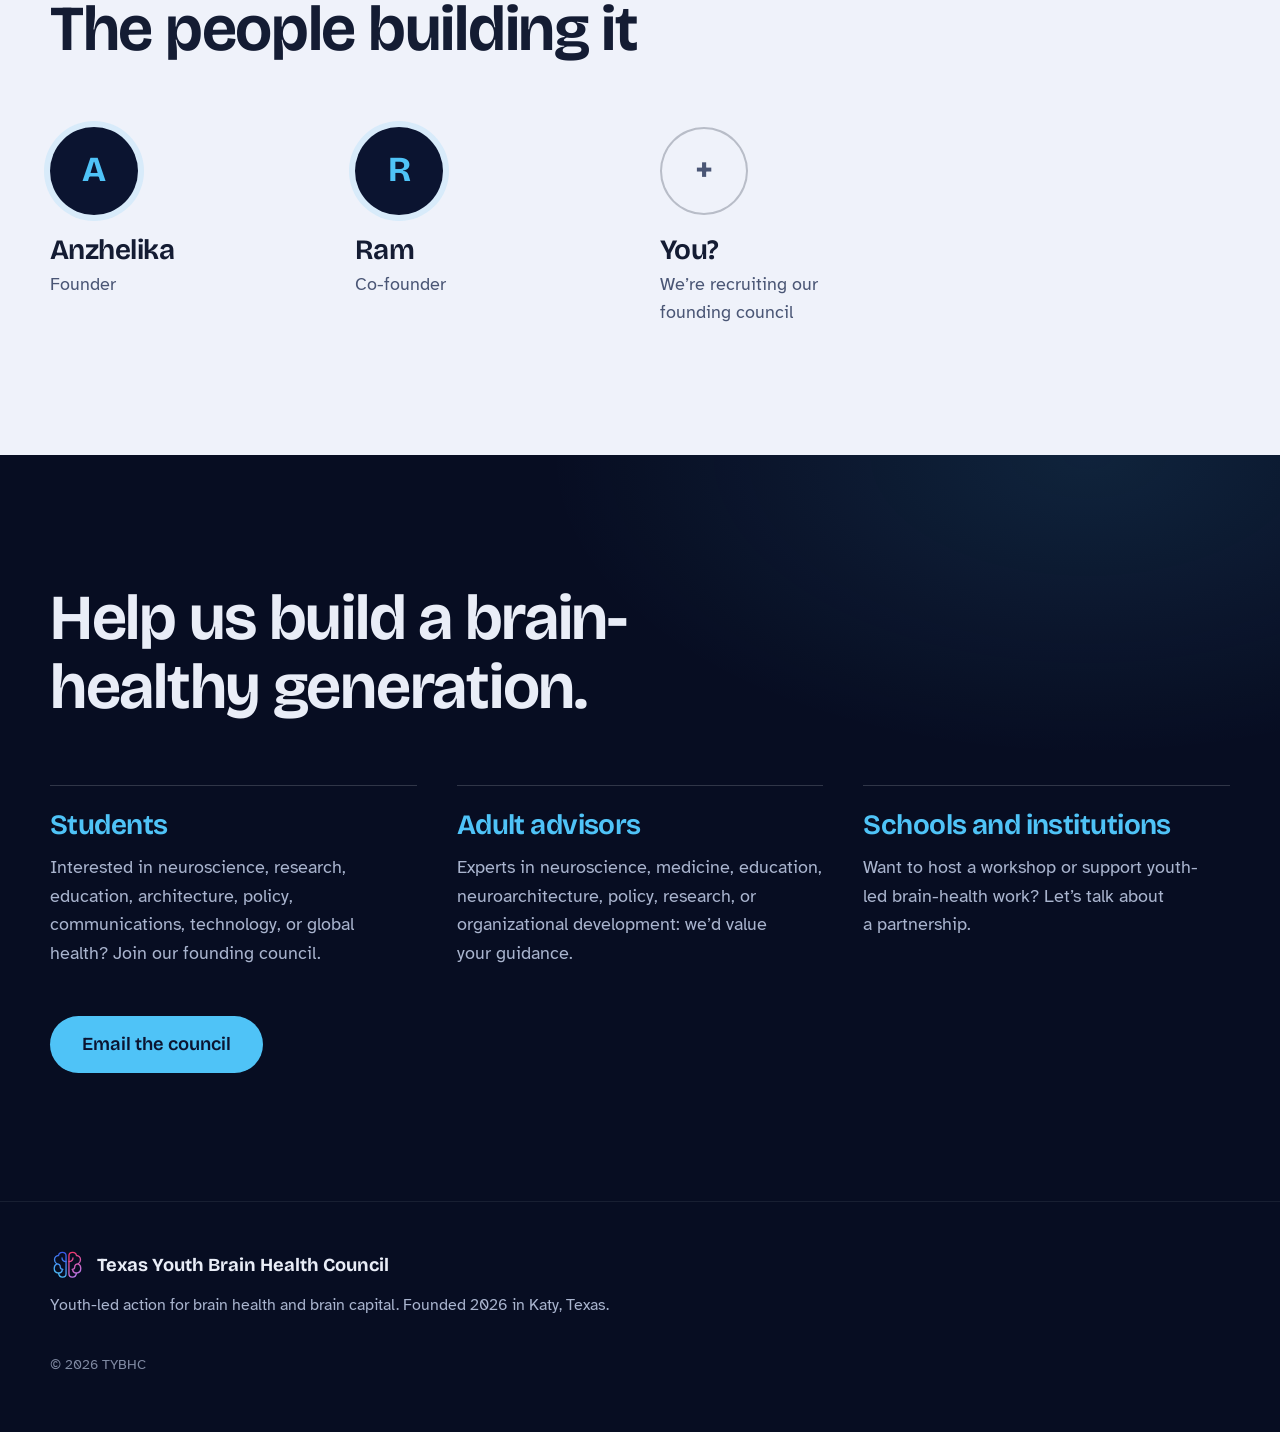
==== commit 2de2aca2: "Match colors to the logo, animate founding year, brain pillars graphic - New palette taken from the " ====
--- a/index.html
+++ b/index.html
@@ -5,7 +5,7 @@
   <meta name="viewport" content="width=device-width, initial-scale=1">
   <title>Texas Youth Brain Health Council</title>
   <meta name="description" content="A youth-led council turning brain science into better schools, better habits, and a stronger youth voice across Texas.">
-  <meta name="theme-color" content="#16213A">
+  <meta name="theme-color" content="#0B1430">
   <link rel="icon" href="assets/favicon.svg" type="image/svg+xml">
 
   <meta property="og:title" content="Texas Youth Brain Health Council">
@@ -33,7 +33,7 @@
         <span class="sr-only">Menu</span><span class="nav-toggle-bars" aria-hidden="true"></span>
       </button>
       <ul class="nav-links" id="nav-links" data-nav-links>
-        <li><a href="#mission">Mission</a></li>
+        <li><a href="#mission">Mission &amp; vision</a></li>
         <li><a href="#work">Our pillars</a></li>
         <li><a href="#workshop">Workshops</a></li>
         <li><a href="#team">Team</a></li>
@@ -61,14 +61,18 @@
     <!-- MISSION: words light up as you scroll -->
     <section class="mission" id="mission" aria-labelledby="mission-heading">
       <div class="mission-sticky">
-        <h2 class="sr-only" id="mission-heading">Our mission</h2>
+        <h2 class="eyebrow mission-eyebrow" id="mission-heading">Our mission</h2>
         <p class="mission-text" data-scroll-lit>Our mission is to educate K–12 youth about brain health and to advocate for policies and environments designed around the brain, guided by data-driven research.</p>
       </div>
     </section>
 
     <!-- VISION -->
     <section class="vision" id="vision" aria-labelledby="vision-heading">
-      <div class="container vision-inner">
+      <div class="container vision-inner" data-reveal>
+        <div class="vision-mark" aria-hidden="true">
+          <span class="vision-ring"></span><span class="vision-ring"></span>
+          <img src="assets/img/logo-mark.svg" alt="" width="140" height="121">
+        </div>
         <h2 class="eyebrow" id="vision-heading">Our vision</h2>
         <p class="vision-text">A brain-healthy generation, ready to navigate today’s world and shape tomorrow’s.</p>
       </div>
@@ -85,19 +89,55 @@
       </div>
       <div class="container work-grid">
         <div class="work-visual" aria-hidden="true">
-          <svg viewBox="0 0 400 400" class="work-map" data-work-map>
+          <svg viewBox="0 0 400 350" class="work-map" data-work-map>
+            <defs>
+              <linearGradient id="pl" gradientUnits="userSpaceOnUse" x1="56" y1="20" x2="14" y2="84"><stop offset="0" stop-color="#3A5BEA"/><stop offset="1" stop-color="#4FC3F7"/></linearGradient>
+              <linearGradient id="pr" gradientUnits="userSpaceOnUse" x1="56" y1="20" x2="14" y2="84"><stop offset="0" stop-color="#F0386F"/><stop offset="1" stop-color="#B57CF0"/></linearGradient>
+              <g id="hemi" fill="none" stroke-linecap="round" stroke-linejoin="round">
+                <path d="M55 20 C55 12 49 8 42 8 C35 8 30 12 29 19 C21 19 15 26 15 34 C15 40 18 45 23 48 C17 51 14 57 14 64 C14 73 20 79 29 80 C30 88 35 94 43 94 C50 94 55 89 55 82 Z"/>
+                <path d="M55 40 C47 40 41 35 41 27"/>
+                <path d="M23 48 C30 48 35 52 35 59 C35 64 39 67 44 67"/>
+                <path d="M29 80 C35 80 41 76 42 70"/>
+              </g>
+              <clipPath id="q0"><rect x="0" y="0" width="200" height="162"/></clipPath>
+              <clipPath id="q1"><rect x="200" y="0" width="200" height="162"/></clipPath>
+              <clipPath id="q2"><rect x="0" y="162" width="200" height="188"/></clipPath>
+              <clipPath id="q3"><rect x="200" y="162" width="200" height="188"/></clipPath>
+            </defs>
+            <g class="brain-base">
+              <use href="#hemi" transform="translate(20 18) scale(3)" stroke="url(#pl)"/>
+              <use href="#hemi" transform="translate(380 18) scale(-3 3)" stroke="url(#pr)"/>
+            </g>
             <g class="links">
-              <path d="M110 120 C170 90 230 90 290 120"/>
-              <path d="M110 120 C80 190 80 230 110 290"/>
-              <path d="M290 120 C320 190 320 230 290 290"/>
-              <path d="M110 290 C170 320 230 320 290 290"/>
-              <path d="M110 120 C180 180 220 230 290 290"/>
-              <path d="M290 120 C220 180 180 230 110 290"/>
-            </g>
-            <g class="region" data-region="0"><circle cx="110" cy="120" r="54"/><circle class="core" cx="110" cy="120" r="9"/></g>
-            <g class="region" data-region="1"><circle cx="290" cy="120" r="54"/><circle class="core" cx="290" cy="120" r="9"/></g>
-            <g class="region" data-region="2"><circle cx="110" cy="290" r="54"/><circle class="core" cx="110" cy="290" r="9"/></g>
-            <g class="region" data-region="3"><circle cx="290" cy="290" r="54"/><circle class="core" cx="290" cy="290" r="9"/></g>
+              <path d="M125 104 C170 70 230 70 275 104"/>
+              <path d="M125 232 C170 266 230 266 275 232"/>
+              <path d="M125 104 C200 150 200 186 275 232"/>
+              <path d="M275 104 C200 150 200 186 125 232"/>
+            </g>
+            <g class="region" data-region="0" data-side="left">
+              <g class="lobe"><g clip-path="url(#q0)"><use href="#hemi" transform="translate(20 18) scale(3)" stroke="url(#pl)"/></g></g>
+              <circle class="ping" cx="125" cy="104" r="22"/>
+              <circle class="badge" cx="125" cy="104" r="22"/>
+              <g class="icon" transform="translate(113 92)"><circle cx="10.5" cy="10.5" r="6"/><path d="M15 15 L20 20"/></g>
+            </g>
+            <g class="region" data-region="1" data-side="right">
+              <g class="lobe"><g clip-path="url(#q1)"><use href="#hemi" transform="translate(380 18) scale(-3 3)" stroke="url(#pr)"/></g></g>
+              <circle class="ping" cx="275" cy="104" r="22"/>
+              <circle class="badge" cx="275" cy="104" r="22"/>
+              <g class="icon" transform="translate(263 92)"><path d="M3 20 H21 M5 20 V10 L12 5 L19 10 V20 M10 20 V15 H14 V20"/></g>
+            </g>
+            <g class="region" data-region="2" data-side="left">
+              <g class="lobe"><g clip-path="url(#q2)"><use href="#hemi" transform="translate(20 18) scale(3)" stroke="url(#pl)"/></g></g>
+              <circle class="ping" cx="125" cy="232" r="22"/>
+              <circle class="badge" cx="125" cy="232" r="22"/>
+              <g class="icon" transform="translate(113 220)"><path d="M3 6 C6 4.5 9 4.5 12 6 V19 C9 17.5 6 17.5 3 19 Z M12 6 C15 4.5 18 4.5 21 6 V19 C18 17.5 15 17.5 12 19"/></g>
+            </g>
+            <g class="region" data-region="3" data-side="right">
+              <g class="lobe"><g clip-path="url(#q3)"><use href="#hemi" transform="translate(380 18) scale(-3 3)" stroke="url(#pr)"/></g></g>
+              <circle class="ping" cx="275" cy="232" r="22"/>
+              <circle class="badge" cx="275" cy="232" r="22"/>
+              <g class="icon" transform="translate(263 220)"><circle cx="12" cy="6" r="2.5"/><circle cx="5.5" cy="17.5" r="2.5"/><circle cx="18.5" cy="17.5" r="2.5"/><path d="M10.7 8.2 L6.8 15.3 M13.3 8.2 L17.2 15.3 M8 17.5 H16"/></g>
+            </g>
           </svg>
         </div>
         <div class="work-steps">
@@ -168,12 +208,17 @@
     <section class="priorities section-light" aria-labelledby="priorities-heading">
       <div class="container">
         <h2 class="section-title" id="priorities-heading">Our founding year, 2026–27</h2>
-        <ol class="priority-list">
-          <li><h3>Build the founding student council</h3><p>Recruit students across Texas who are interested in neuroscience, education, research, architecture, policy, communications, and more.</p></li>
-          <li><h3>Establish an adult advisory network</h3><p>Bring together advisors from science, medicine, education, architecture, and organizational development.</p></li>
-          <li><h3>Launch our first programs</h3><p>Develop the council’s first research, brain-health education, and brain-healthy-school initiatives.</p></li>
-          <li><h3>Grow toward statewide collaboration</h3><p>Connect students and schools across Texas, then build partnerships beyond the state.</p></li>
-        </ol>
+        <p class="priorities-lede">Four milestones, connected like a pathway: each one sets off the next.</p>
+        <div class="pathway" data-reveal>
+          <span class="pathway-line" aria-hidden="true"></span>
+          <span class="pathway-spark" aria-hidden="true"></span>
+          <ol class="priority-list">
+            <li style="--i:0"><span class="node" aria-hidden="true"></span><h3>Build the founding student council</h3><p>Recruit students across Texas who are interested in neuroscience, education, research, architecture, policy, communications, and more.</p></li>
+            <li style="--i:1"><span class="node" aria-hidden="true"></span><h3>Establish an adult advisory network</h3><p>Bring together advisors from science, medicine, education, architecture, and organizational development.</p></li>
+            <li style="--i:2"><span class="node" aria-hidden="true"></span><h3>Launch our first programs</h3><p>Develop the council’s first research, brain-health education, and brain-healthy-school initiatives.</p></li>
+            <li style="--i:3"><span class="node" aria-hidden="true"></span><h3>Grow toward statewide collaboration</h3><p>Connect students and schools across Texas, then build partnerships beyond the state.</p></li>
+          </ol>
+        </div>
       </div>
     </section>
 
--- a/assets/css/styles.css
+++ b/assets/css/styles.css
@@ -4,18 +4,21 @@
    ========================================================= */
 
 :root {
-  /* Color */
-  --night: #16213A;        /* Night cortex: dark sections */
-  --night-deep: #111A2E;   /* Deeper night for depth */
-  --mist: #EEF2F4;         /* Mist: light sections (cool, low glare) */
-  --ink: #1E2A3E;          /* Ink: body text on light */
-  --ink-soft: #4A5870;     /* Secondary text on light */
-  --frost: #E6EBF2;        /* Text on dark */
-  --frost-soft: #A8B3C7;   /* Secondary text on dark */
-  --signal: #7FD1B9;       /* Signal mint: a neuron firing */
-  --signal-deep: #2E8C72;  /* Mint dark enough for text on light */
-  --dendrite: #A9A6E8;     /* Dendrite lavender: connections */
-  --glia: #F2C57C;         /* Glial amber: used sparingly */
+  /* Color: taken from the TYBHC brain logo */
+  --night: #0B1430;        /* Logo navy: dark sections */
+  --night-deep: #070D22;   /* Deeper navy for depth */
+  --mist: #EFF2FA;         /* Light sections, a cool blue-white */
+  --ink: #141C33;          /* Body text on light */
+  --ink-soft: #4A5675;     /* Secondary text on light */
+  --frost: #E9EDF7;        /* Text on dark */
+  --frost-soft: #A9B4CE;   /* Secondary text on dark */
+  --signal: #4FC3F7;       /* Sky blue (left hemisphere, light end): buttons, firing neurons */
+  --signal-hover: #7DD3FA;
+  --signal-deep: #2F55D8;  /* Logo blue, dark enough for text on light */
+  --dendrite: #B57CF0;     /* Logo purple (right hemisphere, light end) */
+  --synapse: #F0386F;      /* Logo pink (right hemisphere, midline) */
+  --glia: #FF7AA8;         /* Focus outlines */
+  --brand-gradient: linear-gradient(90deg, #4FC3F7 0%, #3A5BEA 40%, #F0386F 60%, #B57CF0 100%);
 
   /* Type */
   --font-display: "Bricolage Grotesque", "Segoe UI", system-ui, sans-serif;
@@ -106,7 +109,7 @@
   transition: background-color .25s var(--ease), color .25s var(--ease), box-shadow .25s var(--ease);
 }
 .btn-signal { background: var(--signal); color: var(--night); }
-.btn-signal:hover { background: #9BDDC9; box-shadow: 0 0 0 6px rgba(127, 209, 185, .18); }
+.btn-signal:hover { background: var(--signal-hover); box-shadow: 0 0 0 6px rgba(79, 195, 247, .18); }
 .btn-ghost { color: var(--frost); box-shadow: inset 0 0 0 1.5px rgba(230, 235, 242, .35); }
 .btn-ghost:hover { box-shadow: inset 0 0 0 1.5px var(--frost); }
 .btn-large { min-height: 3.6rem; padding-inline: 2rem; font-size: 1.15rem; }
@@ -117,7 +120,7 @@
   transition: background-color .35s var(--ease), backdrop-filter .35s var(--ease);
 }
 .site-header.is-scrolled {
-  background: rgba(17, 26, 46, .78);
+  background: rgba(7, 13, 34, .78);
   backdrop-filter: saturate(140%) blur(14px);
   -webkit-backdrop-filter: saturate(140%) blur(14px);
 }
@@ -148,7 +151,7 @@
   color: var(--night); background: var(--signal);
   padding: .5rem 1rem; border-radius: 999px; font-weight: 700;
 }
-.nav-links .nav-cta:hover { color: var(--night); background: #9BDDC9; }
+.nav-links .nav-cta:hover { color: var(--night); background: var(--signal-hover); }
 
 .nav-toggle {
   display: none; background: none; border: 0; width: 44px; height: 44px;
@@ -170,8 +173,8 @@
   position: relative; min-height: 100svh;
   display: flex; align-items: flex-end;
   background:
-    radial-gradient(1200px 700px at 78% 30%, rgba(169, 166, 232, .10), transparent 60%),
-    radial-gradient(900px 600px at 15% 85%, rgba(127, 209, 185, .07), transparent 60%),
+    radial-gradient(1100px 700px at 80% 30%, rgba(240, 56, 111, .10), transparent 60%),
+    radial-gradient(1000px 650px at 12% 85%, rgba(79, 195, 247, .10), transparent 60%),
     var(--night);
   color: var(--frost);
   overflow: hidden;
@@ -183,7 +186,7 @@
 /* soft scrim so the network never fights the text */
 .hero::after {
   content: ""; position: absolute; inset: 0; pointer-events: none;
-  background: linear-gradient(90deg, rgba(22, 33, 58, .82) 0%, rgba(22, 33, 58, .45) 45%, rgba(22, 33, 58, 0) 70%);
+  background: linear-gradient(90deg, rgba(11, 20, 48, .82) 0%, rgba(11, 20, 48, .45) 45%, rgba(11, 20, 48, 0) 70%);
 }
 .hero-inner {
   position: relative; z-index: 1; pointer-events: none;
@@ -230,7 +233,7 @@
 }
 .mission-sticky {
   position: sticky; top: 0; height: 100svh;
-  display: flex; align-items: center;
+  display: flex; flex-direction: column; justify-content: center; align-items: flex-start;
   width: min(1180px, 100% - 2 * var(--gutter)); margin-inline: auto;
 }
 .mission-text {
@@ -243,7 +246,14 @@
   transition: color .35s var(--ease), text-shadow .6s var(--ease);
 }
 .mission-text .w.lit { color: var(--frost); }
-.mission-text .w.spark { color: var(--signal); text-shadow: 0 0 24px rgba(127, 209, 185, .45); }
+.mission-text .w.spark { color: var(--signal); text-shadow: 0 0 24px rgba(79, 195, 247, .45); }
+.mission-text .w.spark + .w.spark { color: var(--synapse); text-shadow: 0 0 24px rgba(240, 56, 111, .45); }
+.mission-eyebrow { font-size: var(--step-0); }
+.mission-eyebrow::after, .vision .eyebrow::after {
+  content: ""; display: block; width: 4.5rem; height: 3px; margin-top: .75rem;
+  border-radius: 3px; background: var(--brand-gradient);
+}
+.vision .eyebrow::after { margin-inline: auto; }
 
 /* ---------- Vision ---------- */
 .eyebrow {
@@ -252,20 +262,36 @@
   margin-bottom: 1.25rem;
 }
 .vision {
+  position: relative; overflow: hidden;
   background:
-    radial-gradient(700px 380px at 20% 50%, rgba(79, 195, 247, .10), transparent 65%),
-    radial-gradient(700px 380px at 80% 50%, rgba(240, 56, 111, .09), transparent 65%),
+    radial-gradient(640px 420px at 22% 55%, rgba(79, 195, 247, .16), transparent 65%),
+    radial-gradient(640px 420px at 78% 45%, rgba(240, 56, 111, .14), transparent 65%),
     var(--night-deep);
   color: var(--frost);
-  padding-block: clamp(4.5rem, 9vw, 8rem);
-  border-top: 1px solid rgba(230, 235, 242, .06);
+  padding-block: clamp(5.5rem, 12vw, 10rem);
 }
 .vision-inner { text-align: center; }
+.vision-mark { position: relative; width: 140px; height: 121px; margin: 0 auto 2.25rem; display: grid; place-items: center; }
+.vision-mark img { position: relative; width: 100%; height: auto; filter: drop-shadow(0 0 22px rgba(79, 195, 247, .35)) drop-shadow(0 0 22px rgba(240, 56, 111, .3)); }
+.vision-ring {
+  position: absolute; inset: -18%; border-radius: 50%;
+  border: 1.5px solid rgba(181, 124, 240, .45); opacity: 0;
+}
+.vision .eyebrow { font-size: var(--step-0); }
 .vision-text {
-  font-family: var(--font-display); font-weight: 600;
-  font-size: var(--step-4); line-height: 1.1; letter-spacing: -0.025em;
-  max-width: 20ch; margin-inline: auto; text-wrap: balance;
-}
+  font-family: var(--font-display); font-weight: 650;
+  font-size: var(--step-5); line-height: 1.04; letter-spacing: -0.03em;
+  max-width: 18ch; margin-inline: auto; text-wrap: balance;
+  background: linear-gradient(100deg, #8AD8FA 0%, #E9EDF7 35%, #E9EDF7 65%, #F59BBE 100%);
+  -webkit-background-clip: text; background-clip: text; color: transparent;
+}
+[data-reveal].in .vision-ring { animation: ripple 3.6s var(--ease) infinite; }
+[data-reveal].in .vision-ring + .vision-ring { animation-delay: 1.8s; }
+@keyframes ripple { 0% { transform: scale(.7); opacity: .9; } 100% { transform: scale(1.5); opacity: 0; } }
+.vision-mark, .vision .eyebrow, .vision-text { opacity: 0; transform: translateY(20px); transition: opacity 1s var(--ease), transform 1s var(--ease); }
+.vision .eyebrow { transition-delay: .2s; }
+.vision-text { transition-delay: .35s; }
+[data-reveal].in .vision-mark, [data-reveal].in .eyebrow, [data-reveal].in .vision-text { opacity: 1; transform: none; }
 
 /* ---------- What we do (sticky map) ---------- */
 .work { padding-block: var(--section-space); }
@@ -282,23 +308,42 @@
   position: sticky; top: 15vh; height: 70vh;
   display: flex; align-items: center; justify-content: center;
 }
-.work-map { width: min(100%, 440px); height: auto; overflow: visible; }
+.work-map { width: min(100%, 520px); height: auto; overflow: visible; }
+.work-map #hemi { stroke-width: 2.3; }
+.work-map .brain-base { opacity: .22; }
+.work-map .lobe { opacity: 0; transition: opacity .7s var(--ease); }
+.work-map .lobe use { stroke-width: 2.6; }
 .work-map .links path {
-  fill: none; stroke: var(--dendrite); stroke-width: 1.5; opacity: .5;
-  stroke-dasharray: 4 7;
-  animation: flow 6s linear infinite;
+  fill: none; stroke: #8E97C7; stroke-width: 1.4; opacity: .4;
+  stroke-dasharray: 3 8; animation: flow 5s linear infinite;
 }
 @keyframes flow { to { stroke-dashoffset: -110; } }
-.work-map .region circle:not(.core) {
-  fill: rgba(169, 166, 232, .12); stroke: rgba(169, 166, 232, .5); stroke-width: 1.5;
+.work-map .badge {
+  fill: #fff; stroke: rgba(20, 28, 51, .14); stroke-width: 1.5;
   transform-box: fill-box; transform-origin: center;
-  transition: fill .6s var(--ease), stroke .6s var(--ease), transform .8s var(--ease);
-}
-.work-map .region .core { fill: var(--dendrite); transition: fill .6s var(--ease); }
-.work-map .region.active circle:not(.core) {
-  fill: rgba(127, 209, 185, .22); stroke: var(--signal-deep); transform: scale(1.12);
-}
-.work-map .region.active .core { fill: var(--signal-deep); }
+  transition: fill .5s var(--ease), stroke .5s var(--ease), transform .7s var(--ease);
+}
+.work-map .icon {
+  fill: none; stroke: var(--ink-soft); stroke-width: 1.8; stroke-linecap: round; stroke-linejoin: round;
+  transition: stroke .5s var(--ease);
+}
+.work-map .label {
+  font-family: var(--font-display); font-weight: 650; font-size: 15px; fill: var(--ink-soft);
+  opacity: .55; transition: opacity .5s var(--ease), fill .5s var(--ease);
+}
+.work-map .ping { fill: none; stroke-width: 2; opacity: 0; transform-box: fill-box; transform-origin: center; }
+.work-map [data-side="left"] .ping { stroke: #3A5BEA; }
+.work-map [data-side="right"] .ping { stroke: #F0386F; }
+
+.work-map .region.active .lobe { opacity: 1; filter: drop-shadow(0 0 6px rgba(79, 195, 247, .55)); }
+.work-map .region.active[data-side="right"] .lobe { filter: drop-shadow(0 0 6px rgba(240, 56, 111, .5)); }
+.work-map .region.active .badge { transform: scale(1.14); stroke-width: 0; }
+.work-map .region.active[data-side="left"] .badge { fill: #3A5BEA; }
+.work-map .region.active[data-side="right"] .badge { fill: #E2386F; }
+.work-map .region.active .icon { stroke: #fff; }
+.work-map .region.active .label { opacity: 1; fill: var(--ink); }
+.work-map .region.active .ping { animation: ping 2.2s var(--ease) infinite; }
+@keyframes ping { 0% { transform: scale(1); opacity: .7; } 100% { transform: scale(1.9); opacity: 0; } }
 
 .work-step {
   min-height: 70vh; display: flex; flex-direction: column; justify-content: center;
@@ -334,8 +379,8 @@
 /* "Our last session" card: emphasised, since every session is a little different */
 .session {
   padding: clamp(1.5rem, 3vw, 2.5rem); border-radius: calc(var(--radius) + 6px);
-  background: linear-gradient(160deg, rgba(127, 209, 185, .10), rgba(169, 166, 232, .06) 60%, transparent);
-  border: 1px solid rgba(127, 209, 185, .28);
+  background: linear-gradient(160deg, rgba(79, 195, 247, .10), rgba(181, 124, 240, .06) 60%, transparent);
+  border: 1px solid rgba(79, 195, 247, .28);
 }
 .session-head { margin-bottom: 2.25rem; }
 .session-badge {
@@ -344,7 +389,7 @@
   background: var(--signal); color: var(--night);
   font-family: var(--font-display); font-weight: 700; font-size: .95rem;
   letter-spacing: .08em; text-transform: uppercase;
-  box-shadow: 0 0 0 6px rgba(127, 209, 185, .16);
+  box-shadow: 0 0 0 6px rgba(79, 195, 247, .16);
 }
 .session-when { font-family: var(--font-display); font-weight: 600; font-size: var(--step-1); color: var(--frost); margin-bottom: .35rem; }
 .session-when span { display: block; font-family: var(--font-body); font-weight: 400; font-size: var(--step-0); color: var(--frost-soft); }
@@ -374,28 +419,80 @@
 .agenda h3 { font-size: var(--step-2); margin-bottom: .6rem; }
 .agenda p { color: var(--frost-soft); max-width: 46ch; }
 
-/* ---------- Priorities ---------- */
+/* ---------- Priorities: a pathway that fires in sequence ---------- */
 .priorities { padding-block: var(--section-space); }
+.priorities-lede { margin-top: 1.25rem; font-size: var(--step-1); color: var(--ink-soft); max-width: 46ch; }
+.pathway { position: relative; margin-top: clamp(2.5rem, 5vw, 4rem); --node: 2.75rem; --period: 3.6s; }
+.pathway-line {
+  position: absolute; left: 0; right: 0; top: calc(var(--node) / 2 - 1.5px); height: 3px;
+  border-radius: 3px; background: var(--brand-gradient);
+  transform: scaleX(0); transform-origin: left center;
+}
+.pathway-spark {
+  position: absolute; top: calc(var(--node) / 2 - 7px); left: 0;
+  width: 14px; height: 14px; border-radius: 50%; background: #fff; opacity: 0;
+  box-shadow: 0 0 0 4px rgba(79, 195, 247, .35), 0 0 22px 8px rgba(240, 56, 111, .45);
+}
 .priority-list {
-  list-style: none; margin: clamp(2.5rem, 5vw, 4rem) 0 0; padding: 0;
+  position: relative; list-style: none; margin: 0; padding: 0;
   display: grid; grid-template-columns: repeat(4, 1fr); gap: 2rem;
-  counter-reset: pri;
-}
-.priority-list li { counter-increment: pri; padding-top: 1.5rem; border-top: 2px solid var(--ink); }
-.priority-list li::before {
-  content: counter(pri); display: block;
-  font-family: var(--font-display); font-weight: 700; font-size: var(--step-2);
-  color: var(--signal-deep); margin-bottom: .75rem;
+}
+.priority-list li { position: relative; }
+.priority-list .node {
+  display: grid; place-items: center; width: var(--node); height: var(--node); border-radius: 50%;
+  margin-bottom: 1.5rem; background: var(--mist);
+  border: 2px solid rgba(20, 28, 51, .18);
+  font-family: var(--font-display); font-weight: 700; font-size: 1.1rem; color: var(--ink-soft);
+  transition: background .5s var(--ease), border-color .5s var(--ease), color .5s var(--ease), box-shadow .5s var(--ease);
+  transition-delay: calc(var(--i) * var(--period) / 4);
+}
+.priority-list li:nth-child(1) .node::before { content: "1"; }
+.priority-list li:nth-child(2) .node::before { content: "2"; }
+.priority-list li:nth-child(3) .node::before { content: "3"; }
+.priority-list li:nth-child(4) .node::before { content: "4"; }
+.priority-list h3, .priority-list p {
+  opacity: 0; transform: translateY(16px);
+  transition: opacity .8s var(--ease), transform .8s var(--ease);
+  transition-delay: calc(var(--i) * var(--period) / 4 + .15s);
 }
 .priority-list h3 { font-size: var(--step-1); margin-bottom: .75rem; }
 .priority-list p { color: var(--ink-soft); font-size: 1.05rem; }
+
+.pathway.in .pathway-line { animation: grow var(--period) linear forwards; }
+.pathway.in .pathway-spark { animation: travel var(--period) linear infinite; }
+.priority-list .node { position: relative; }
+.priority-list .node::before { position: relative; z-index: 1; }
+.priority-list .node::after {
+  content: ""; position: absolute; inset: -2px; border-radius: 50%;
+  background: linear-gradient(135deg, #3A5BEA, #F0386F); opacity: 0;
+  transition: opacity .5s var(--ease); transition-delay: inherit;
+}
+.pathway.in .node::after { opacity: 1; }
+.pathway.in .node {
+  color: #fff;
+  animation: fire var(--period) var(--ease) infinite;
+  animation-delay: calc(var(--i) * var(--period) / 4);
+}
+.pathway.in h3, .pathway.in p { opacity: 1; transform: none; }
+@keyframes grow { to { transform: scaleX(1); } }
+@keyframes travel {
+  0% { left: 0; opacity: 0; }
+  6% { opacity: 1; }
+  90% { opacity: 1; }
+  100% { left: calc(100% - 14px); opacity: 0; }
+}
+@keyframes fire {
+  0% { box-shadow: 0 0 0 0 rgba(240, 56, 111, .55); transform: scale(1); }
+  8% { box-shadow: 0 0 0 10px rgba(79, 195, 247, .25); transform: scale(1.15); }
+  25%, 100% { box-shadow: 0 0 0 18px rgba(79, 195, 247, 0); transform: scale(1); }
+}
 
 /* ---------- Values ---------- */
 .values { padding-bottom: var(--section-space); }
 .values-grid {
   display: grid; grid-template-columns: 1fr 2fr; gap: clamp(2rem, 6vw, 6rem);
   padding-top: var(--section-space);
-  border-top: 1px solid rgba(30, 42, 62, .12);
+  border-top: 1px solid rgba(20, 28, 51, .12);
 }
 .values-list { display: grid; gap: 2.5rem; }
 .value { display: grid; grid-template-columns: minmax(9rem, 14rem) 1fr; gap: 1.5rem; align-items: baseline; }
@@ -413,16 +510,16 @@
   margin-bottom: 1.25rem;
   font-family: var(--font-display); font-weight: 700; font-size: 2.2rem;
   background: var(--night); color: var(--signal);
-  box-shadow: 0 0 0 6px rgba(127, 209, 185, .15);
+  box-shadow: 0 0 0 6px rgba(79, 195, 247, .15);
 }
 .member h3 { font-size: var(--step-2); }
 .member p { color: var(--ink-soft); margin-top: .3rem; }
-.member-open .member-initial { background: transparent; color: var(--ink-soft); box-shadow: inset 0 0 0 2px rgba(30, 42, 62, .25); }
+.member-open .member-initial { background: transparent; color: var(--ink-soft); box-shadow: inset 0 0 0 2px rgba(20, 28, 51, .25); }
 
 /* ---------- Join ---------- */
 .join {
   background:
-    radial-gradient(900px 500px at 85% 0%, rgba(127, 209, 185, .12), transparent 60%),
+    radial-gradient(900px 500px at 85% 0%, rgba(79, 195, 247, .12), transparent 60%),
     var(--night-deep);
   color: var(--frost);
   padding-block: var(--section-space);
@@ -450,7 +547,7 @@
     position: fixed; inset: 4.25rem 0 auto 0;
     flex-direction: column; align-items: flex-start; gap: 0;
     padding: 1rem var(--gutter) 2rem;
-    background: rgba(17, 26, 46, .97);
+    background: rgba(7, 13, 34, .97);
     transform: translateY(-120%); visibility: hidden;
     transition: transform .4s var(--ease), visibility 0s linear .4s;
   }
@@ -464,12 +561,24 @@
   .work-visual { top: 4.25rem; height: 28vh; z-index: 2; background: var(--mist); padding-block: .75rem; }
   .work-map { width: auto; height: 100%; }
   .work-step { min-height: 55vh; justify-content: flex-start; padding-top: 2rem; }
-  .priority-list { grid-template-columns: 1fr 1fr; }
+  .priority-list { grid-template-columns: 1fr; gap: 2.25rem; padding-left: calc(var(--node) + 1.25rem); }
+  .priority-list .node { position: absolute; left: calc(-1 * (var(--node) + 1.25rem)); top: -.4rem; margin: 0; }
+  .pathway-line { left: calc(var(--node) / 2 - 1.5px); right: auto; top: 0; bottom: 0; width: 3px; height: auto;
+    background: linear-gradient(180deg, #4FC3F7 0%, #3A5BEA 40%, #F0386F 60%, #B57CF0 100%); transform: scaleY(0); transform-origin: center top; }
+  .pathway-spark { top: 0; left: calc(var(--node) / 2 - 7px); }
+  .pathway.in .pathway-line { animation-name: grow-y; }
+  .pathway.in .pathway-spark { animation-name: travel-y; }
   .join-grid { grid-template-columns: 1fr; gap: 1.75rem; }
   .hero-hint { display: none; }
 }
+@keyframes grow-y { to { transform: scaleY(1); } }
+@keyframes travel-y {
+  0% { top: 0; opacity: 0; }
+  6% { opacity: 1; }
+  90% { opacity: 1; }
+  100% { top: calc(100% - 14px); opacity: 0; }
+}
 @media (max-width: 560px) {
-  .priority-list { grid-template-columns: 1fr; }
   .value { grid-template-columns: 1fr; gap: .5rem; }
   .mission { height: 200vh; }
 }
@@ -483,4 +592,7 @@
   .mission-sticky { position: static; height: auto; padding-block: var(--section-space); }
   .mission-text .w { color: var(--frost); }
   .work-step { opacity: 1; }
-}
+  .pathway-line { transform: none; }
+  .pathway-spark { display: none; }
+  .priority-list h3, .priority-list p, .vision-mark, .vision .eyebrow, .vision-text { opacity: 1; transform: none; }
+}
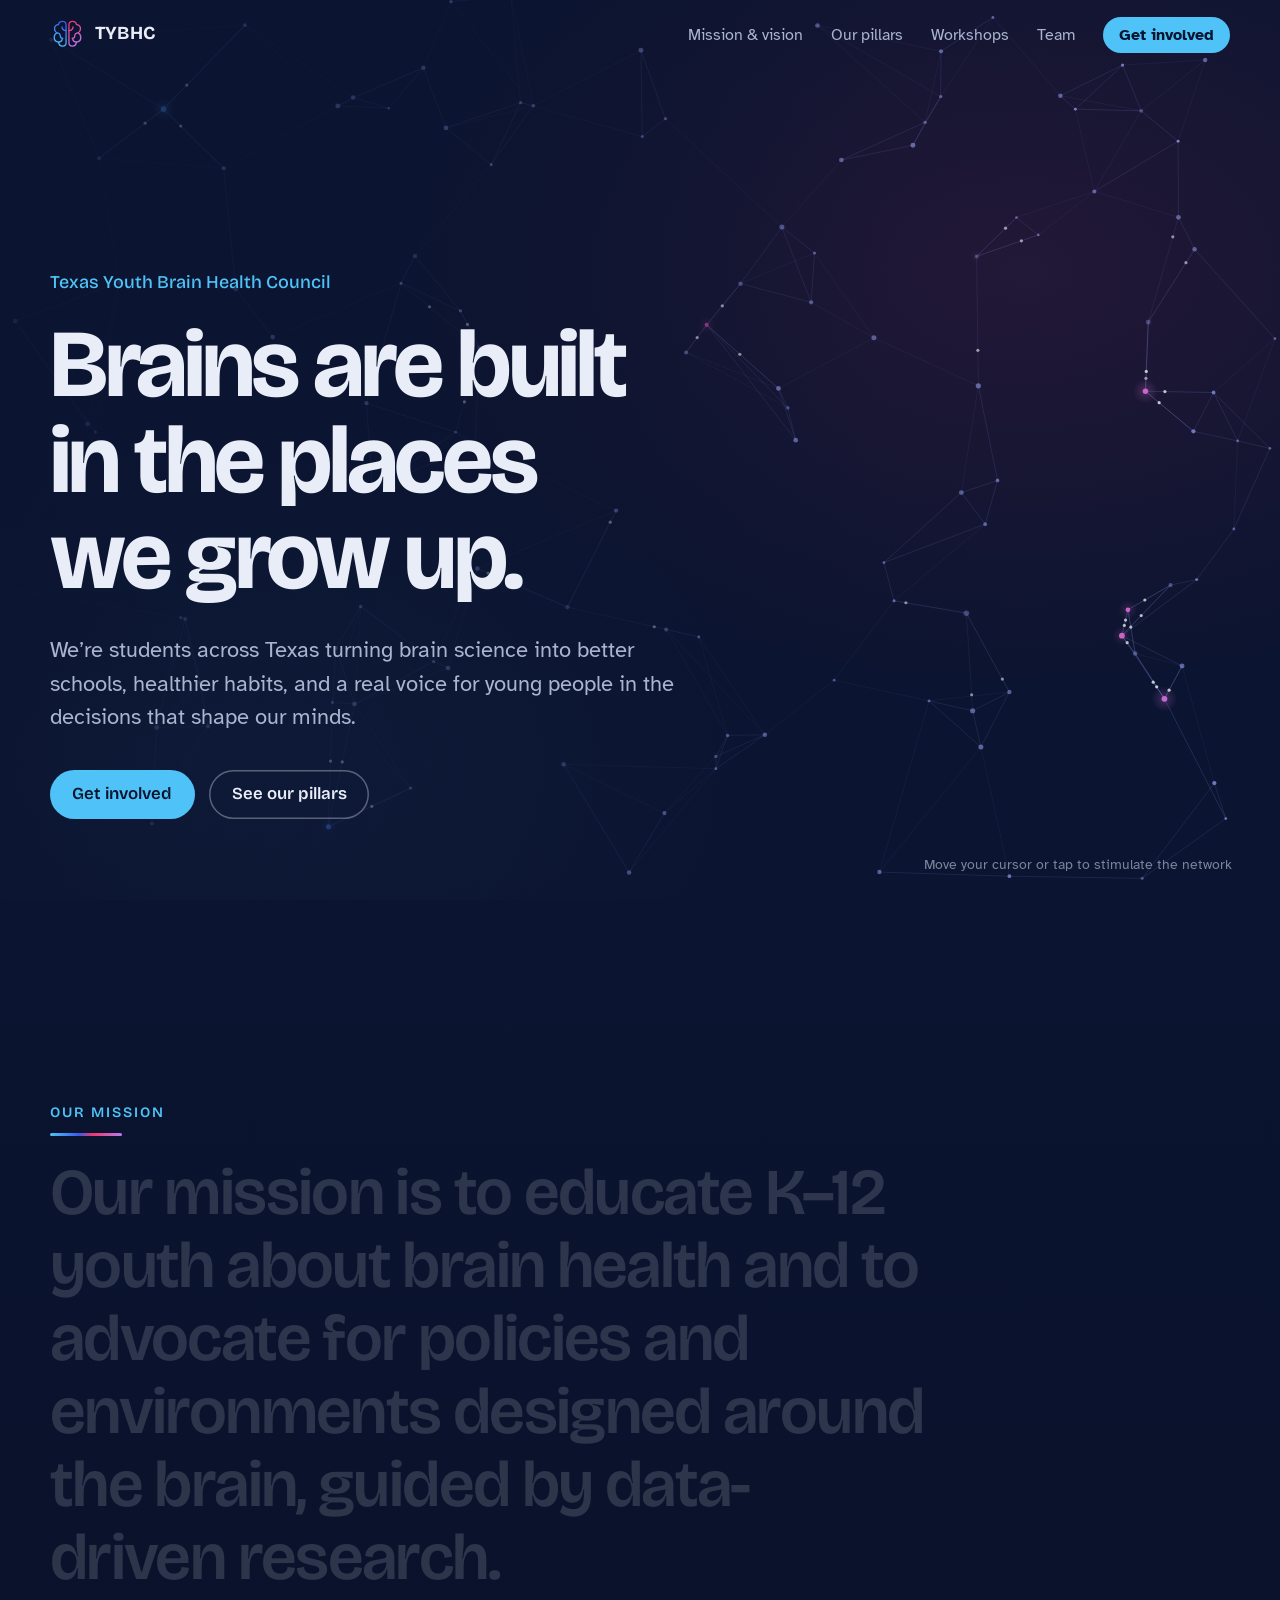
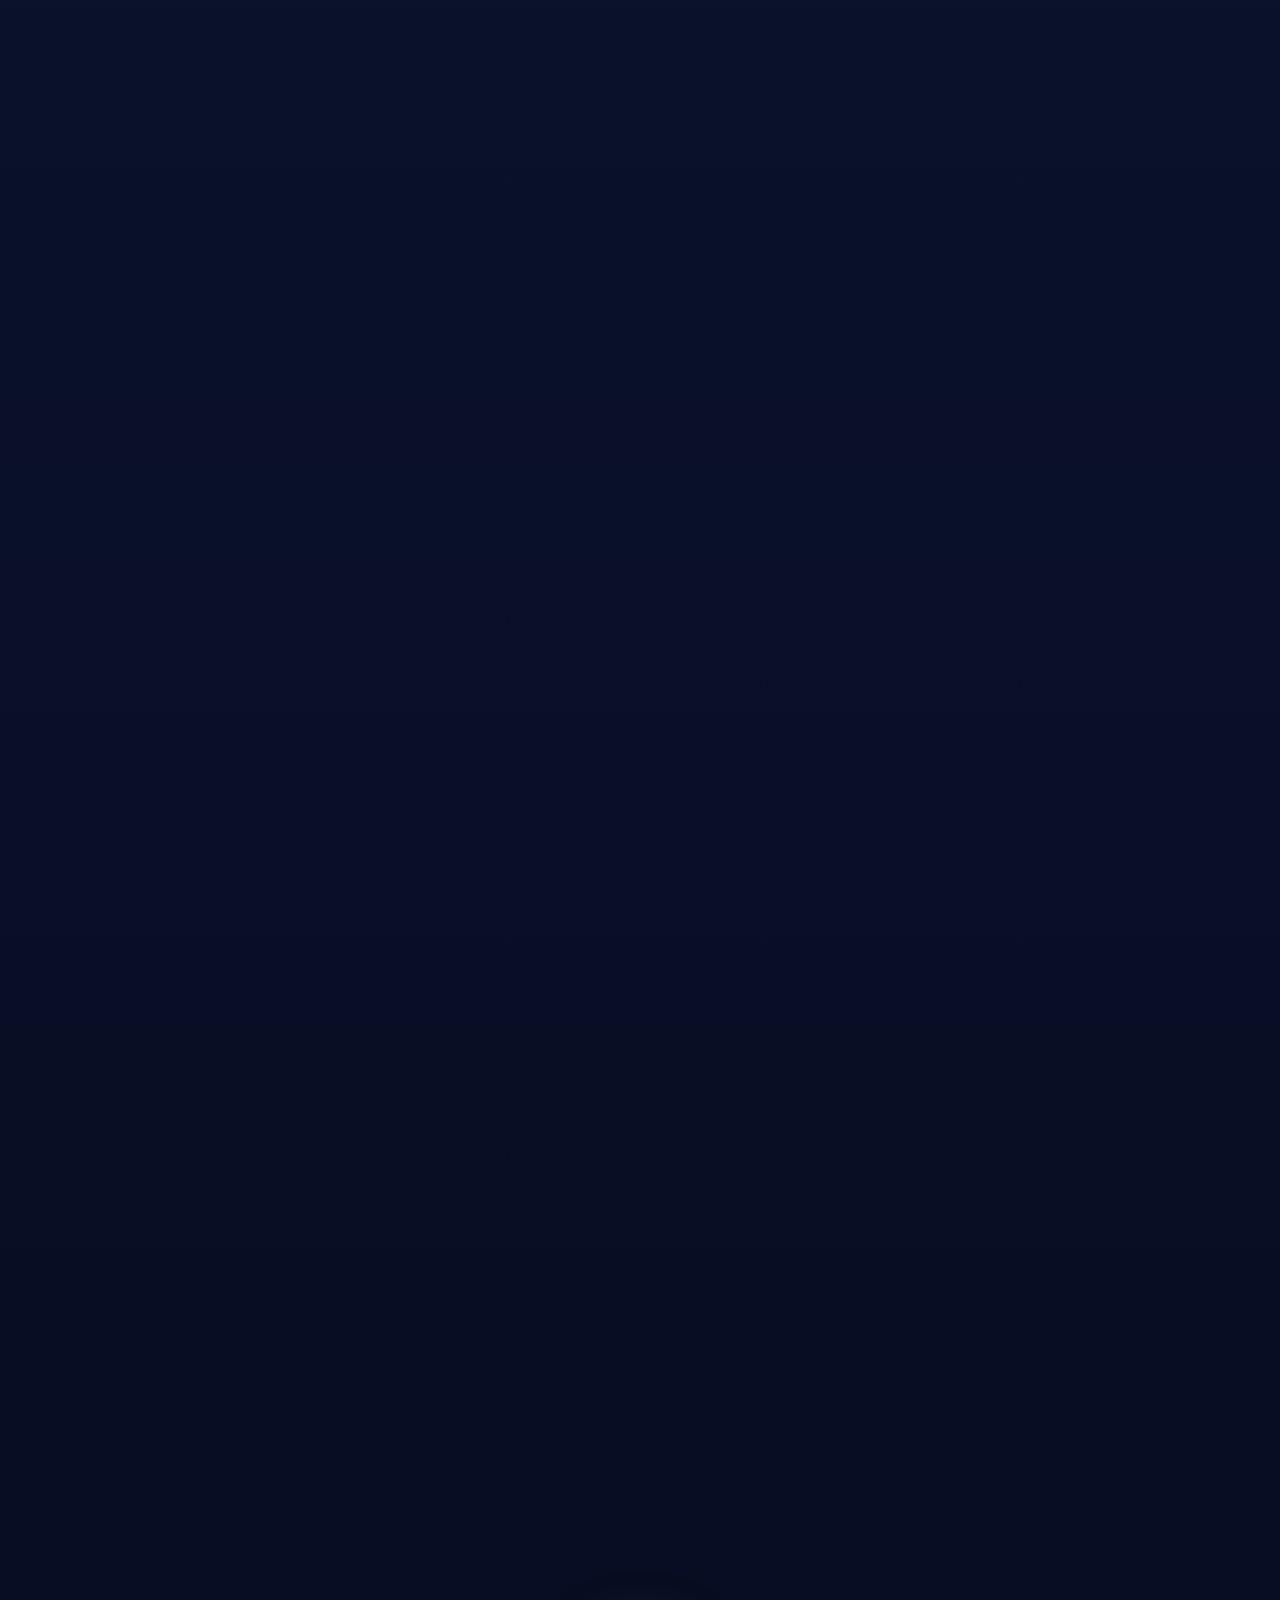
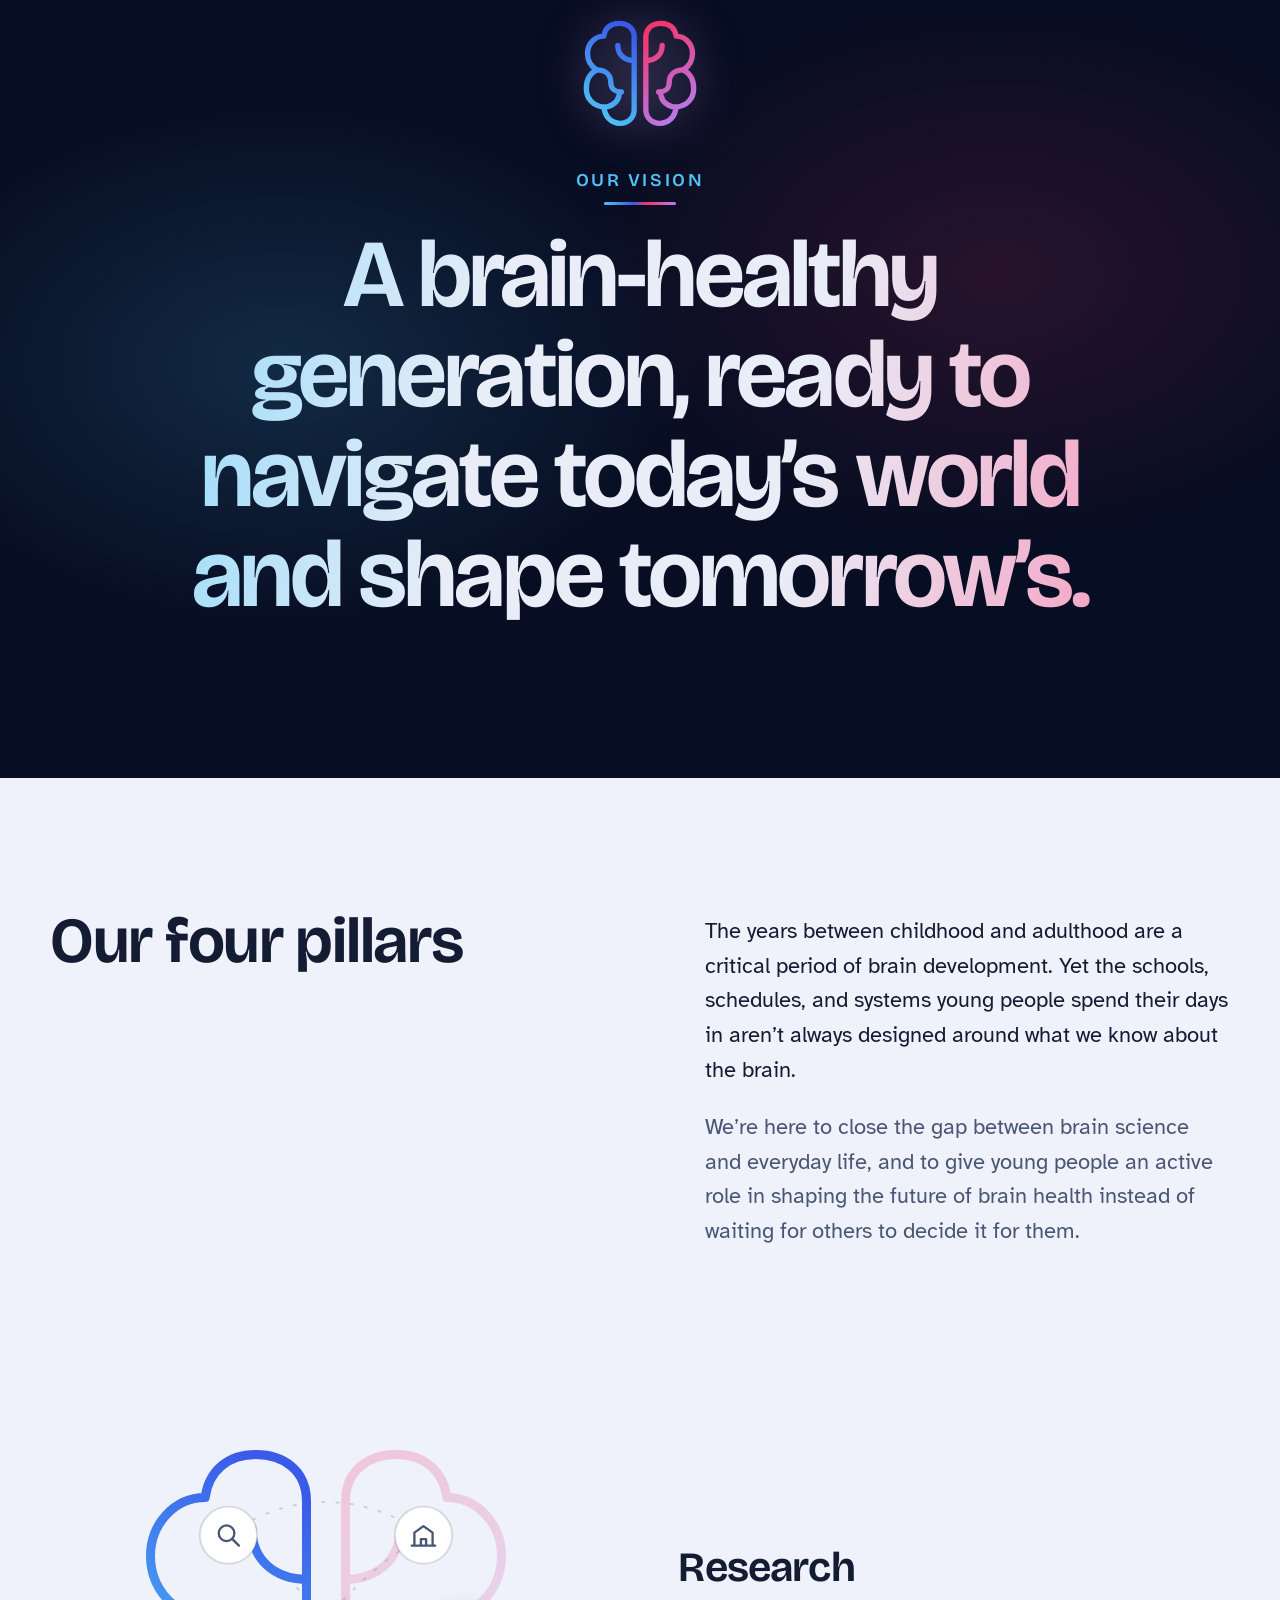
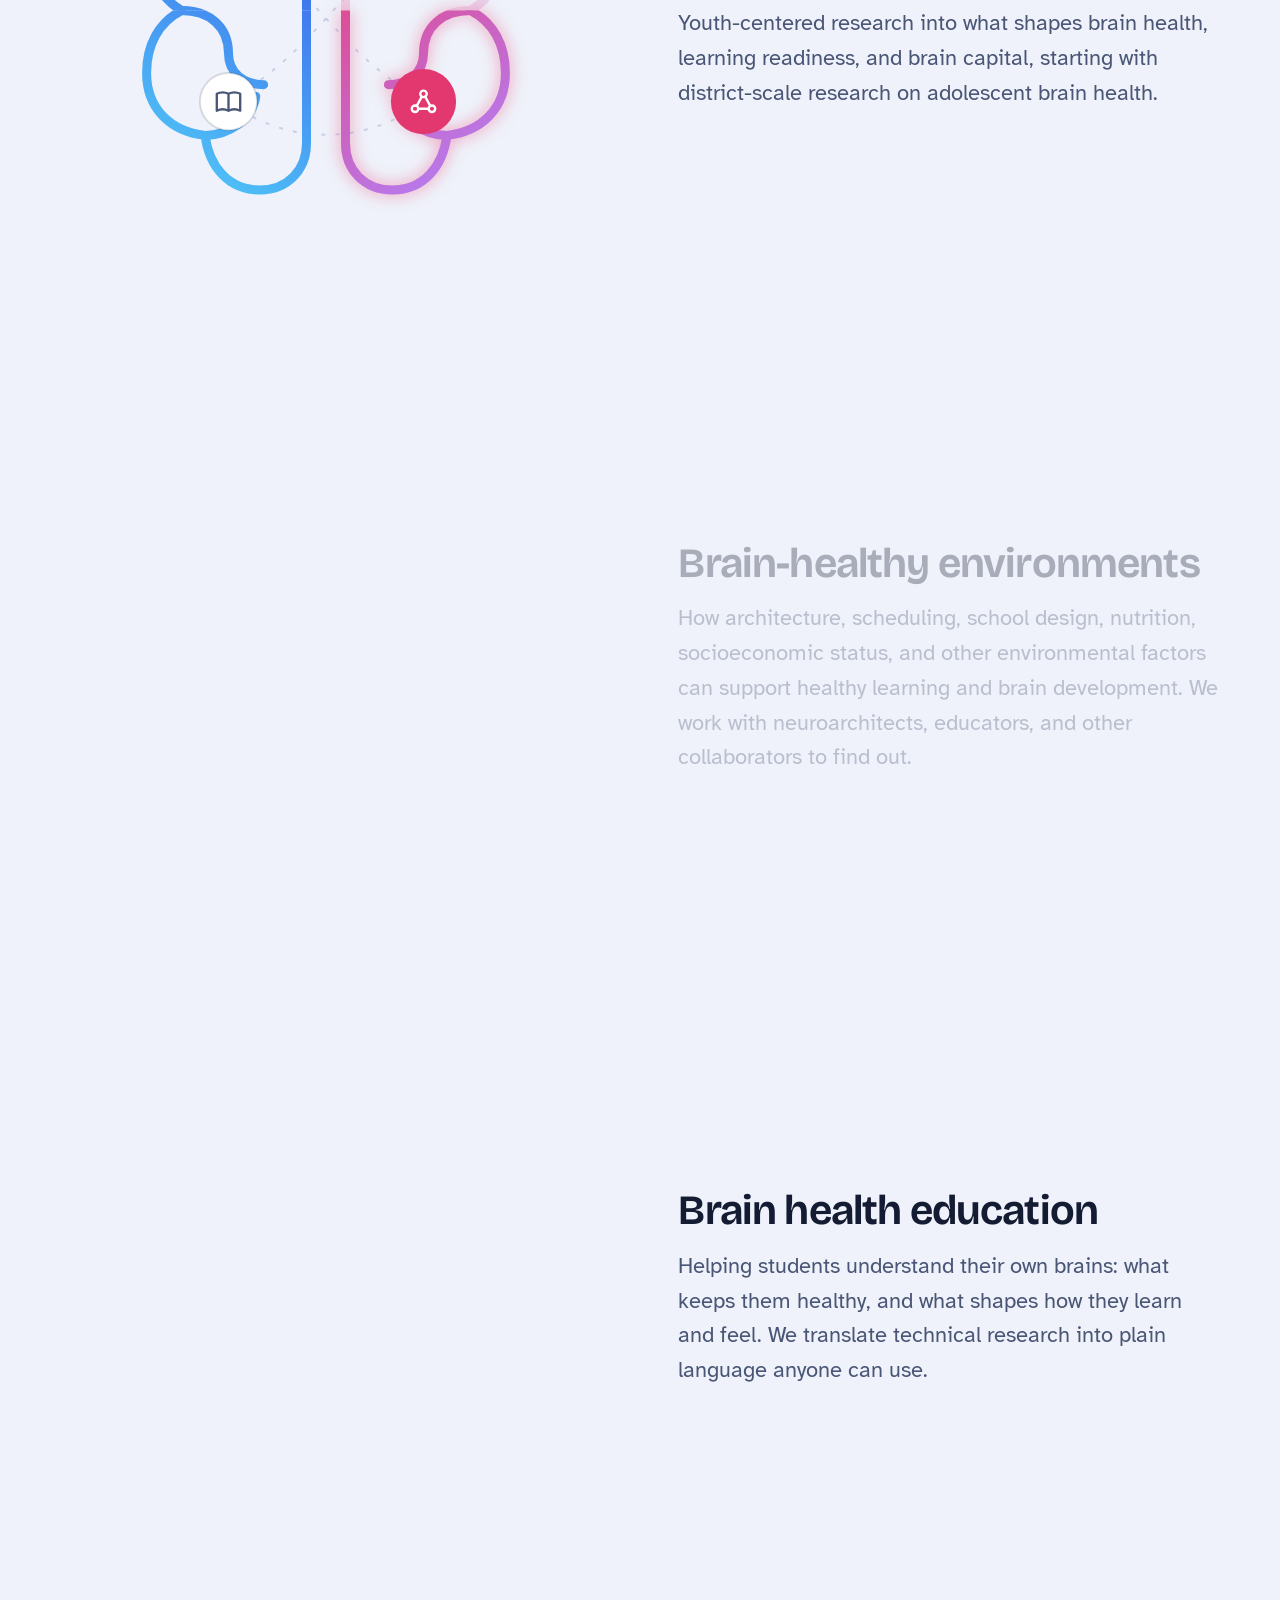
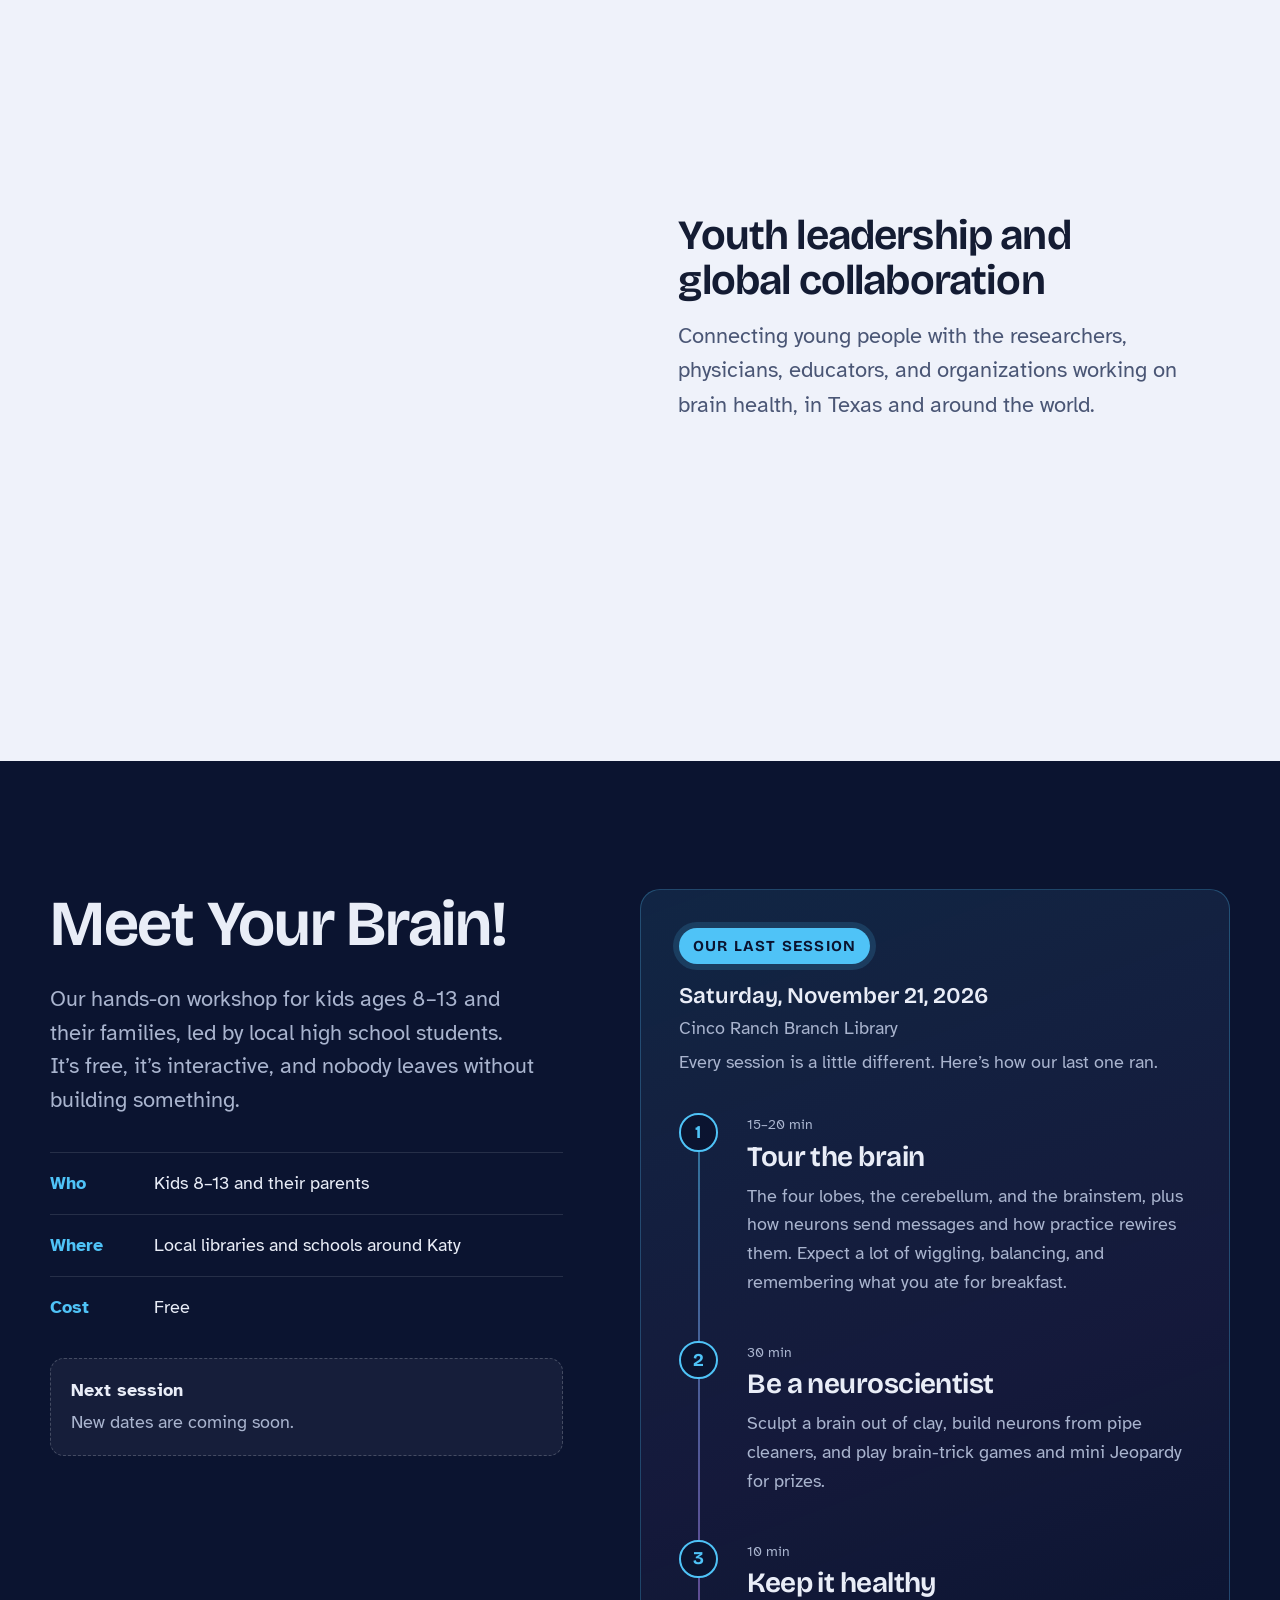
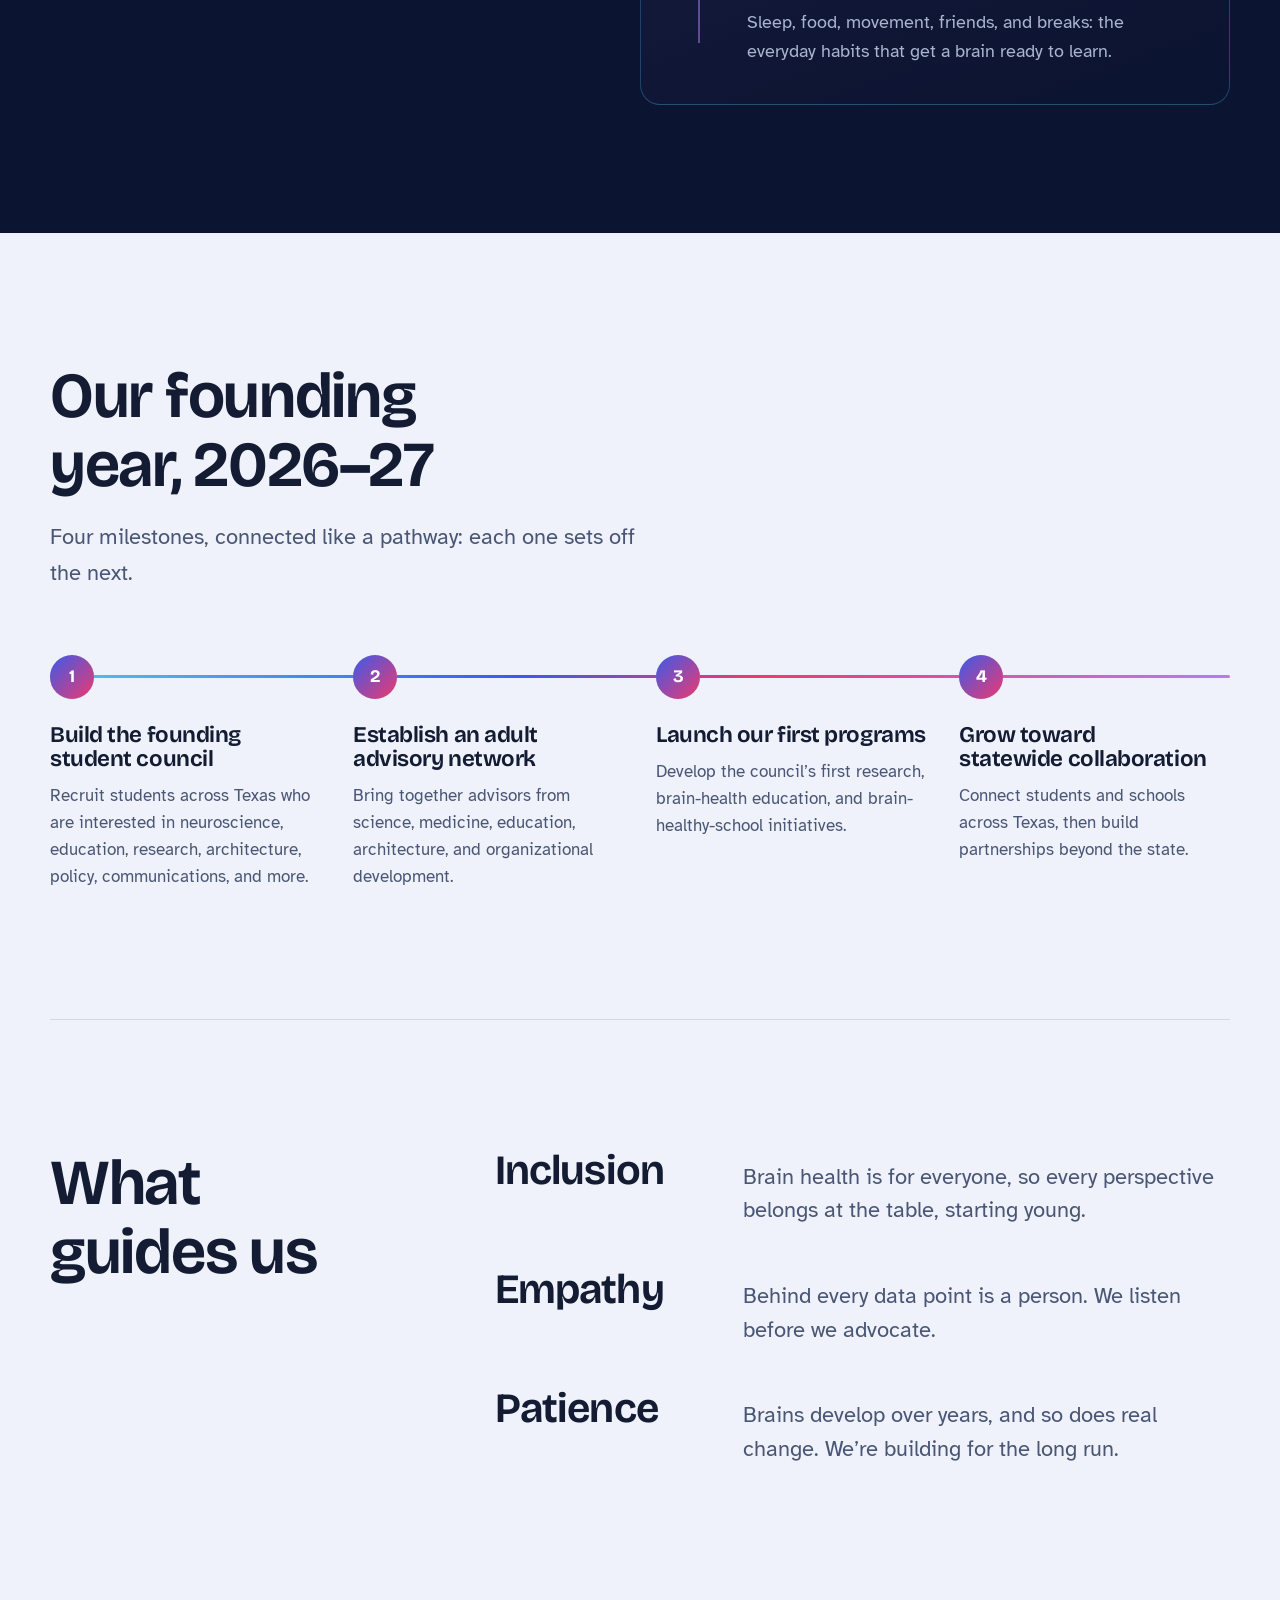
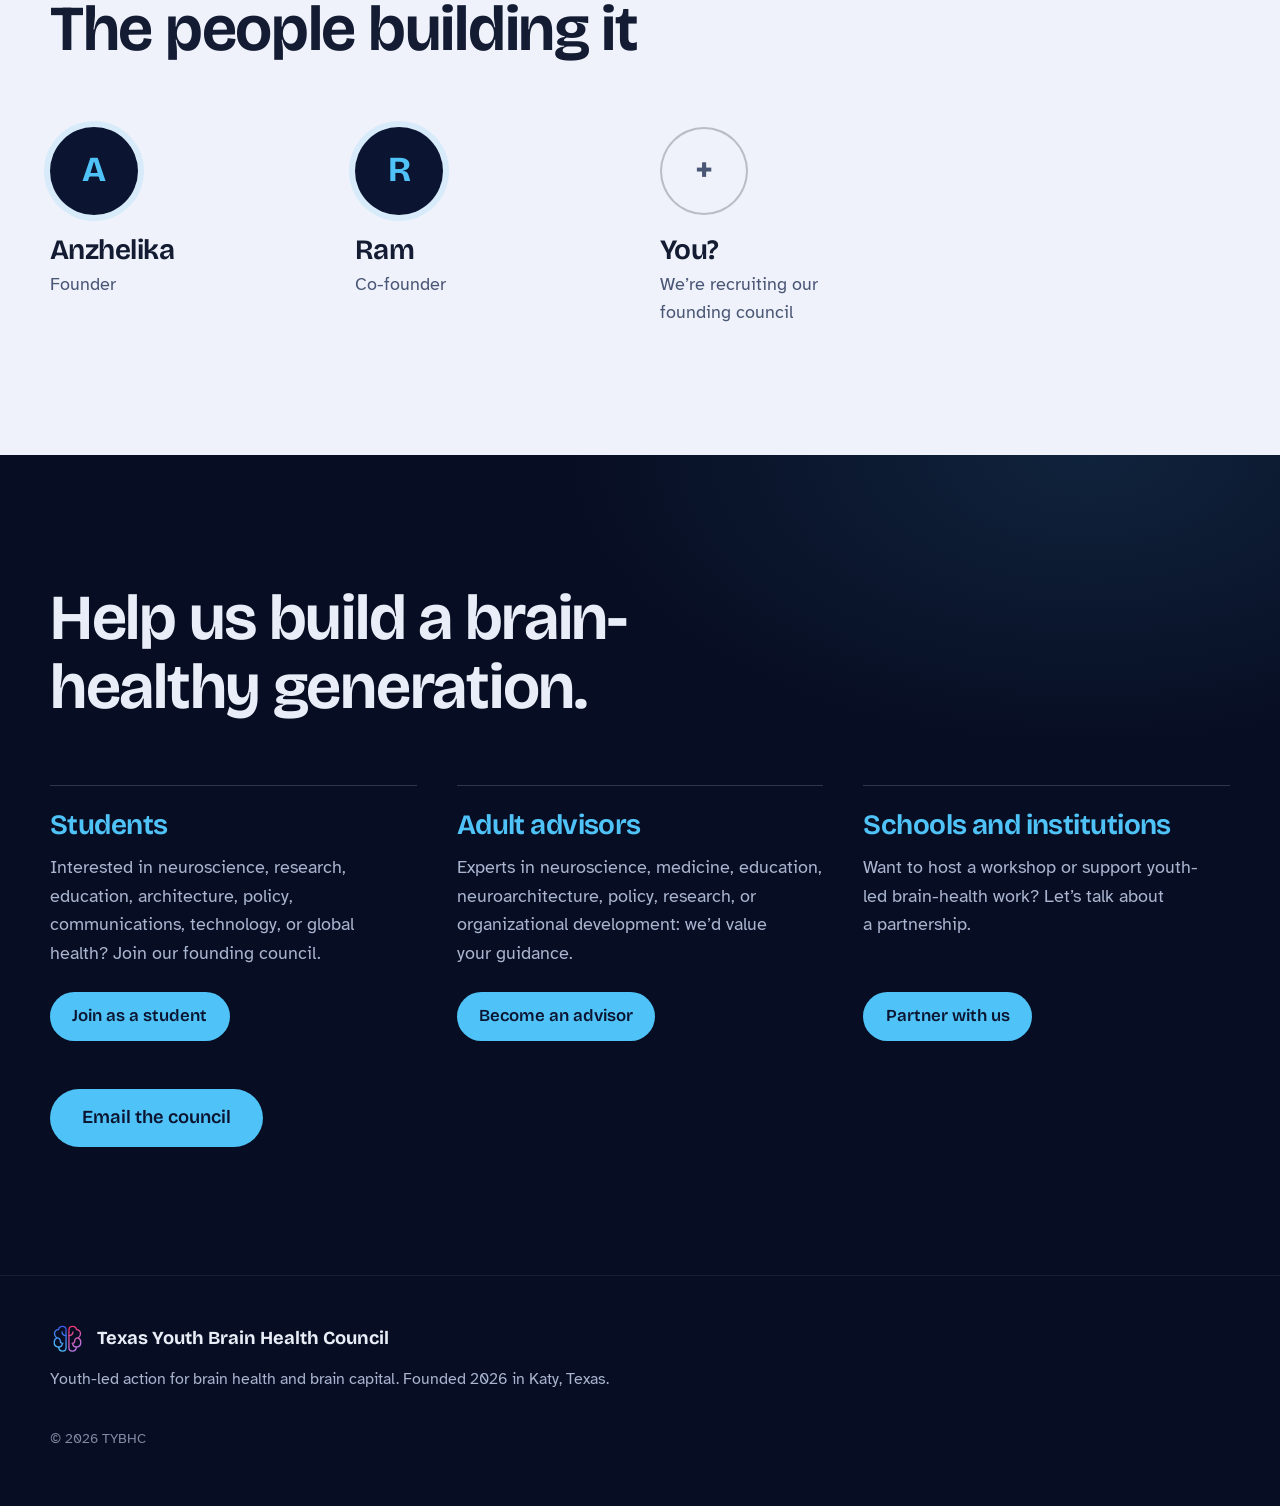
==== commit ef738454: "Add sign-up form buttons to Get Involved section Adds a Google Form button under each audience (stud" ====
--- a/index.html
+++ b/index.html
@@ -254,14 +254,17 @@
           <div class="join-path">
             <h3>Students</h3>
             <p>Interested in neuroscience, research, education, architecture, policy, communications, technology, or global health? Join our founding council.</p>
+            <a class="btn btn-signal join-btn" href="https://docs.google.com/forms/d/e/1FAIpQLSc8rkxiPmNd-KF8surX27tA894tR6jnrn3_FK83ooll9fJVEg/viewform" target="_blank" rel="noopener">Join as a student</a>
           </div>
           <div class="join-path">
             <h3>Adult advisors</h3>
             <p>Experts in neuroscience, medicine, education, neuroarchitecture, policy, research, or organizational development: we’d value your guidance.</p>
+            <a class="btn btn-signal join-btn" href="https://docs.google.com/forms/d/e/1FAIpQLSd9ECoEcD8Uw355f69aq2FLFbbcAt6T4XiyQpKr6Fb_6RhskA/viewform" target="_blank" rel="noopener">Become an advisor</a>
           </div>
           <div class="join-path">
             <h3>Schools and institutions</h3>
             <p>Want to host a workshop or support youth-led brain-health work? Let’s talk about a partnership.</p>
+            <a class="btn btn-signal join-btn" href="https://docs.google.com/forms/d/e/1FAIpQLSchq4VR8w8RJ4iIcQcY5Mz2U4j0xZhNJaqSe8T3AfmE9lKweA/viewform" target="_blank" rel="noopener">Partner with us</a>
           </div>
         </div>
         <a class="btn btn-signal btn-large" href="mailto:hello@tybhc.org?subject=Getting%20involved%20with%20TYBHC" data-contact-email>Email the council</a>
--- a/assets/css/styles.css
+++ b/assets/css/styles.css
@@ -529,9 +529,10 @@
   display: grid; grid-template-columns: repeat(3, 1fr); gap: 2.5rem;
   margin: clamp(2.5rem, 5vw, 4rem) 0 3rem;
 }
-.join-path { padding-top: 1.5rem; border-top: 1px solid rgba(230, 235, 242, .18); }
+.join-path { display: flex; flex-direction: column; align-items: flex-start; padding-top: 1.5rem; border-top: 1px solid rgba(230, 235, 242, .18); }
 .join-path h3 { font-size: var(--step-2); margin-bottom: .75rem; color: var(--signal); }
-.join-path p { color: var(--frost-soft); }
+.join-path p { color: var(--frost-soft); margin-bottom: 1.5rem; }
+.join-btn { margin-top: auto; }
 
 /* ---------- Footer ---------- */
 .site-footer { background: var(--night-deep); color: var(--frost-soft); padding: 3rem 0 3.5rem; border-top: 1px solid rgba(230, 235, 242, .08); }
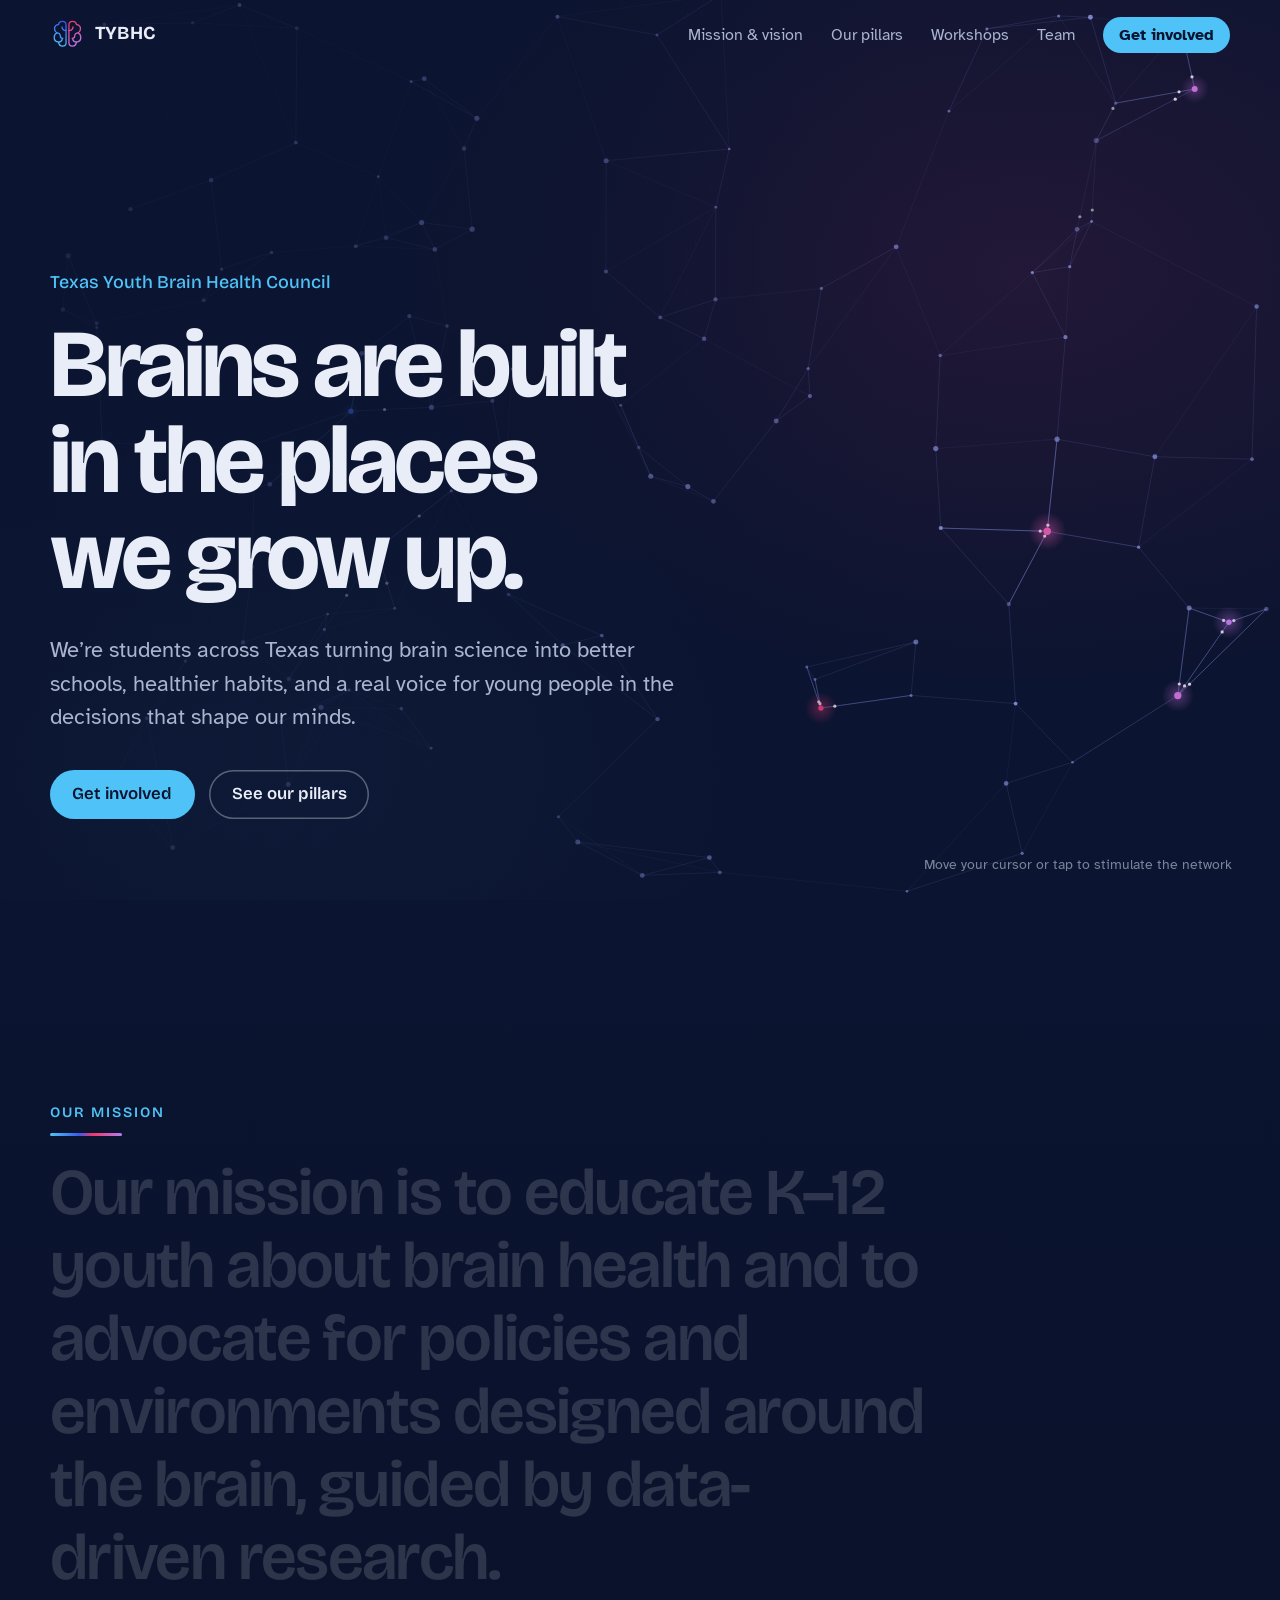
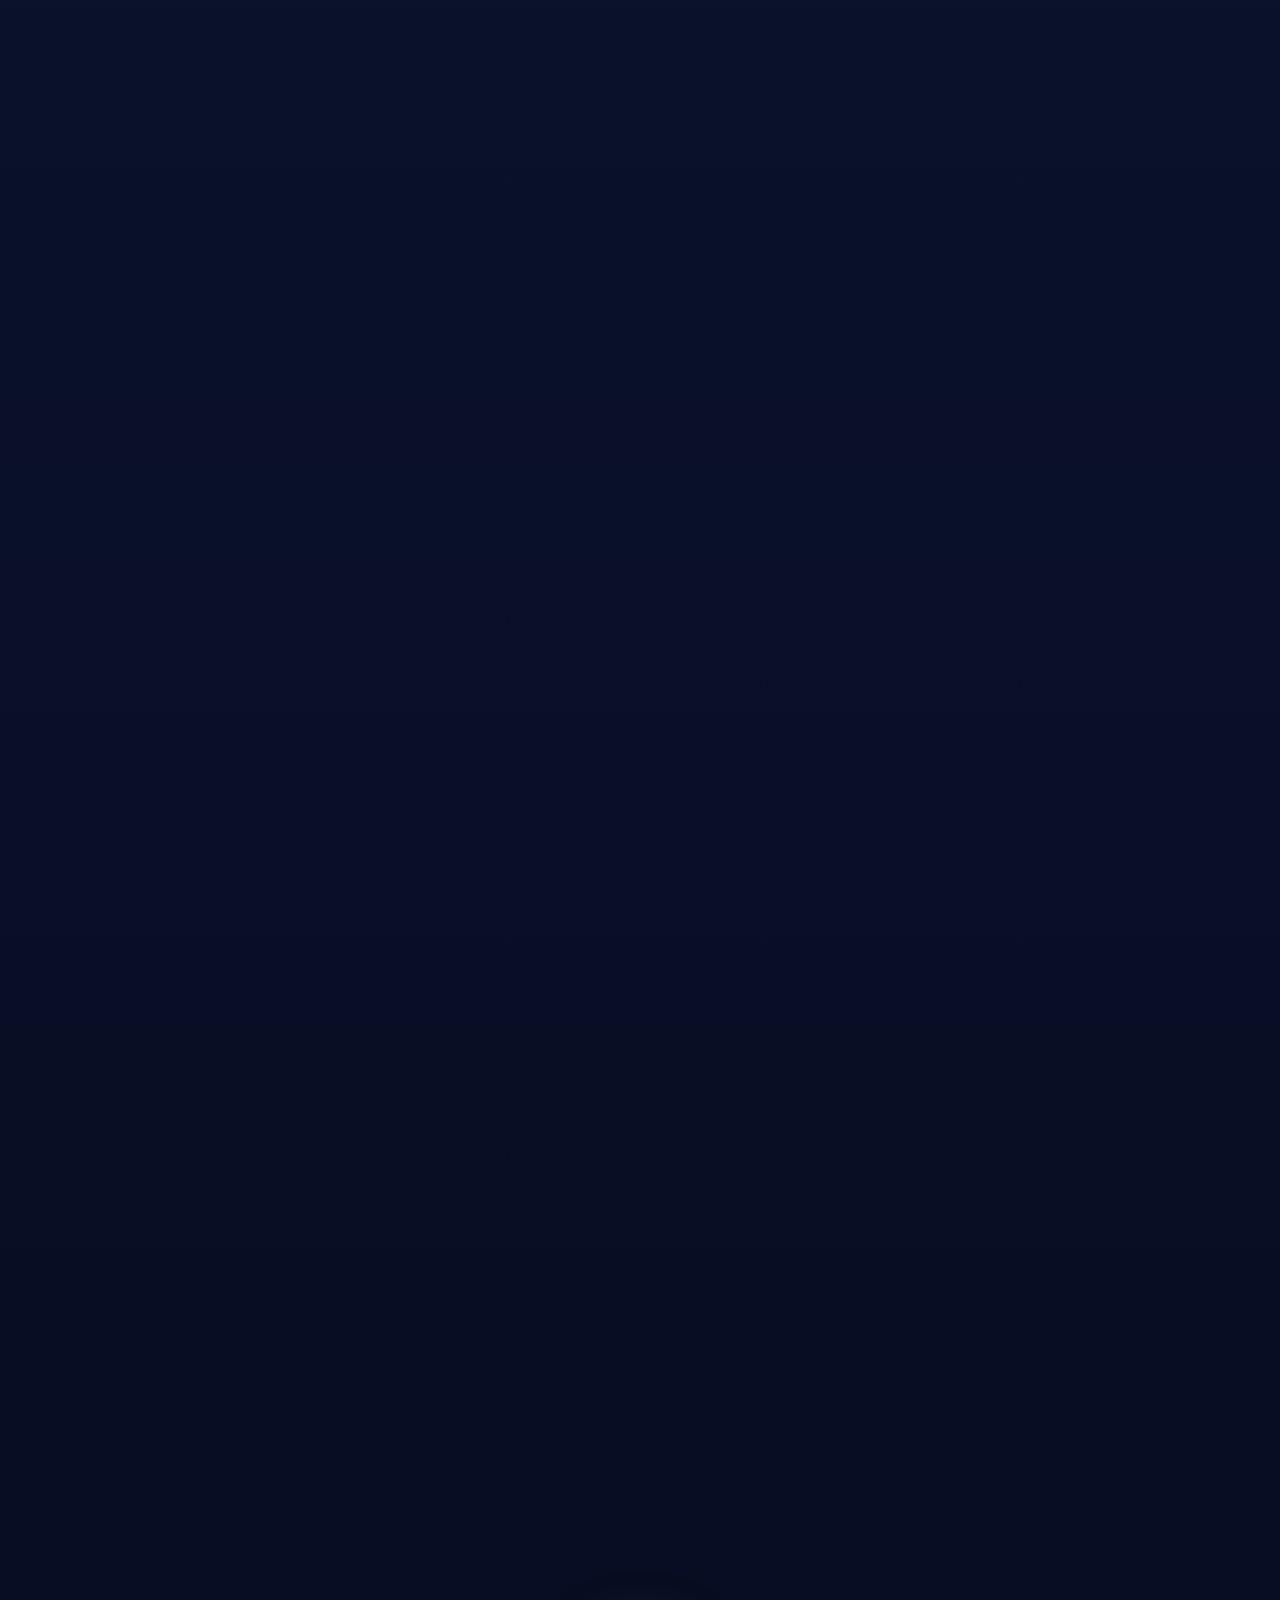
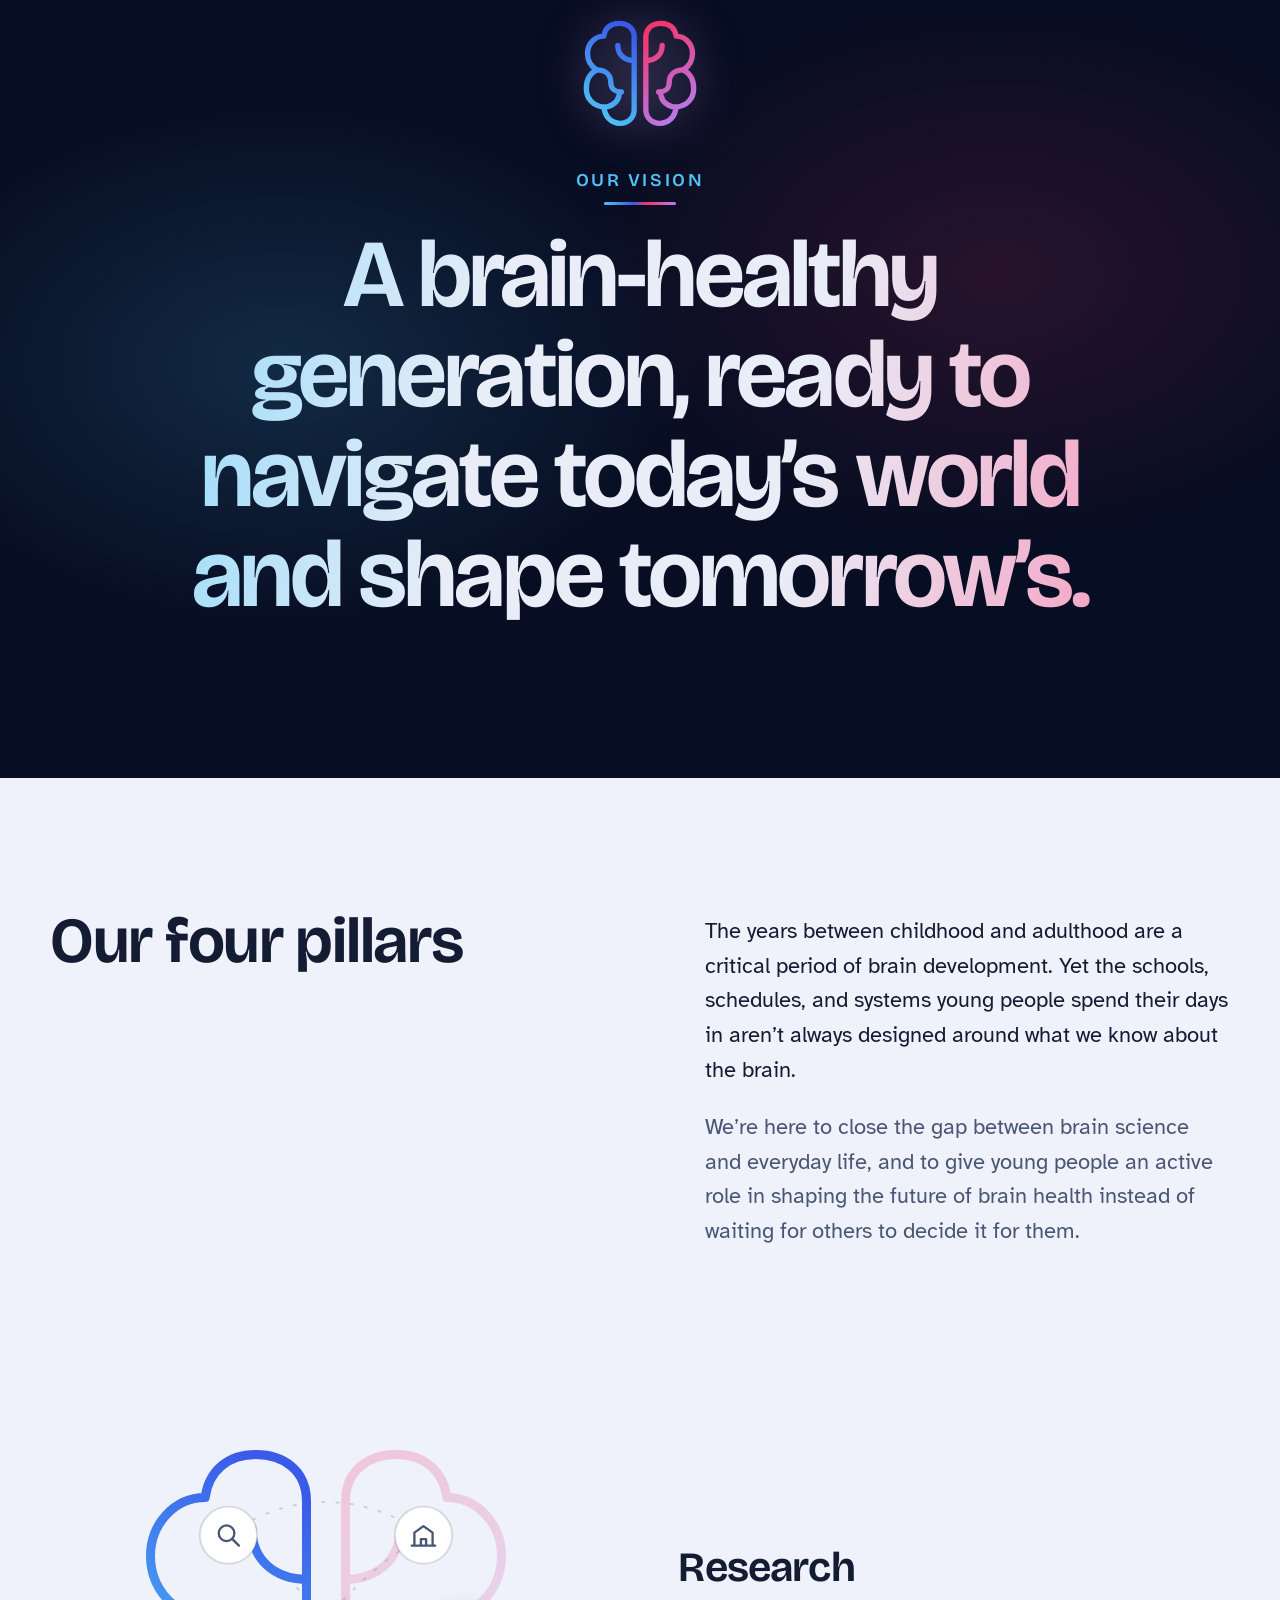
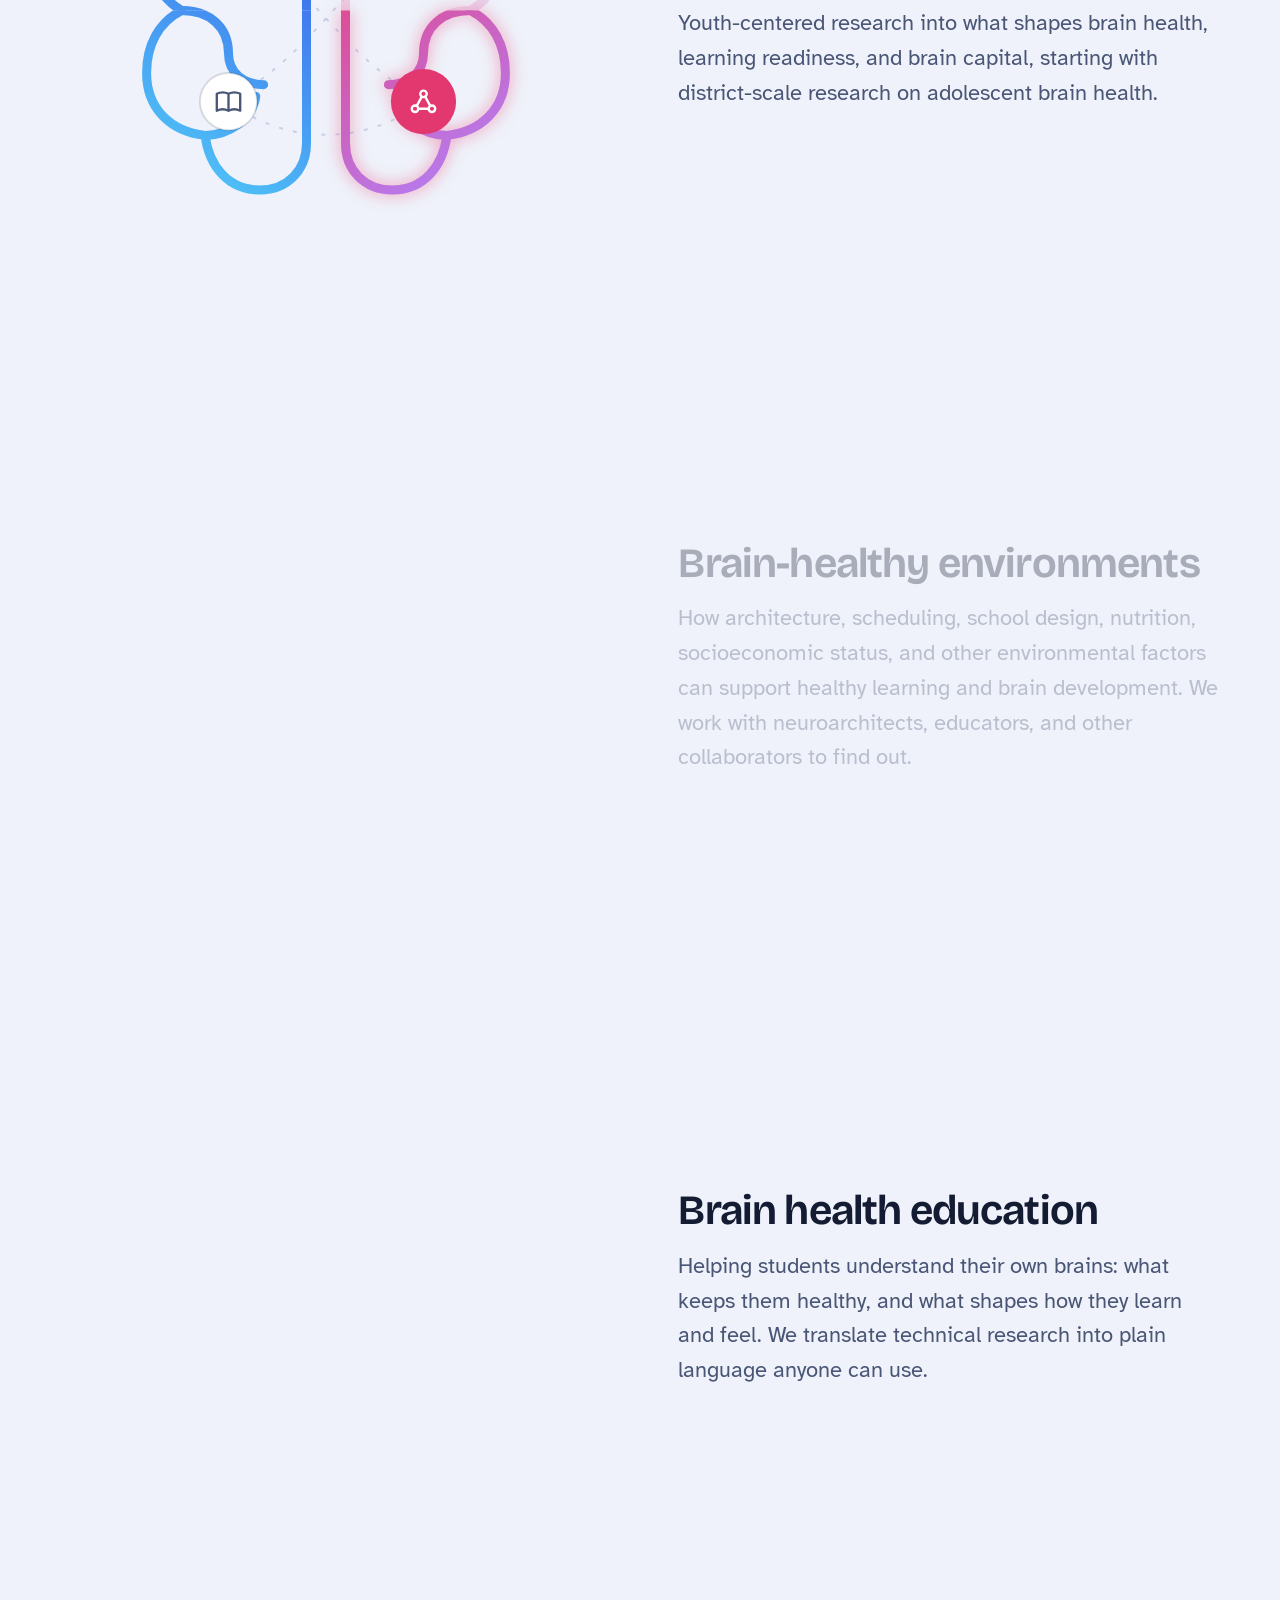
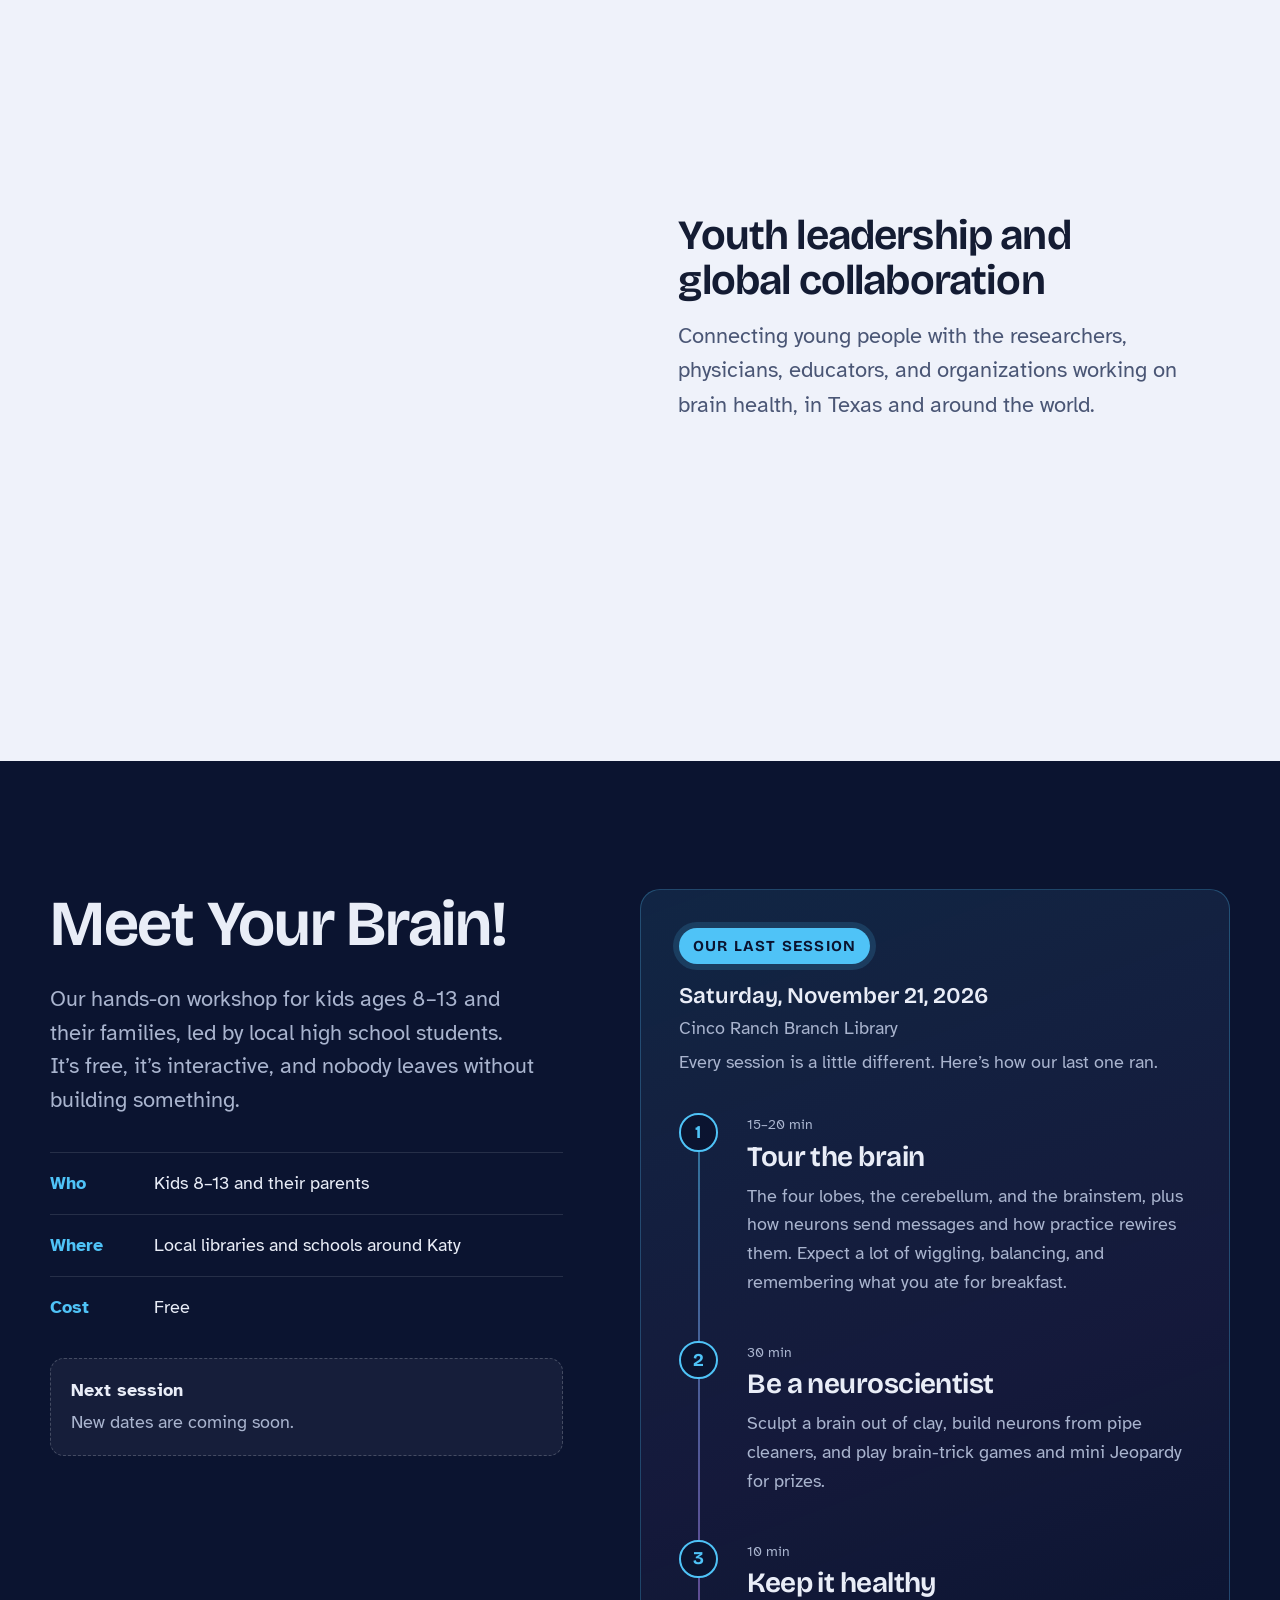
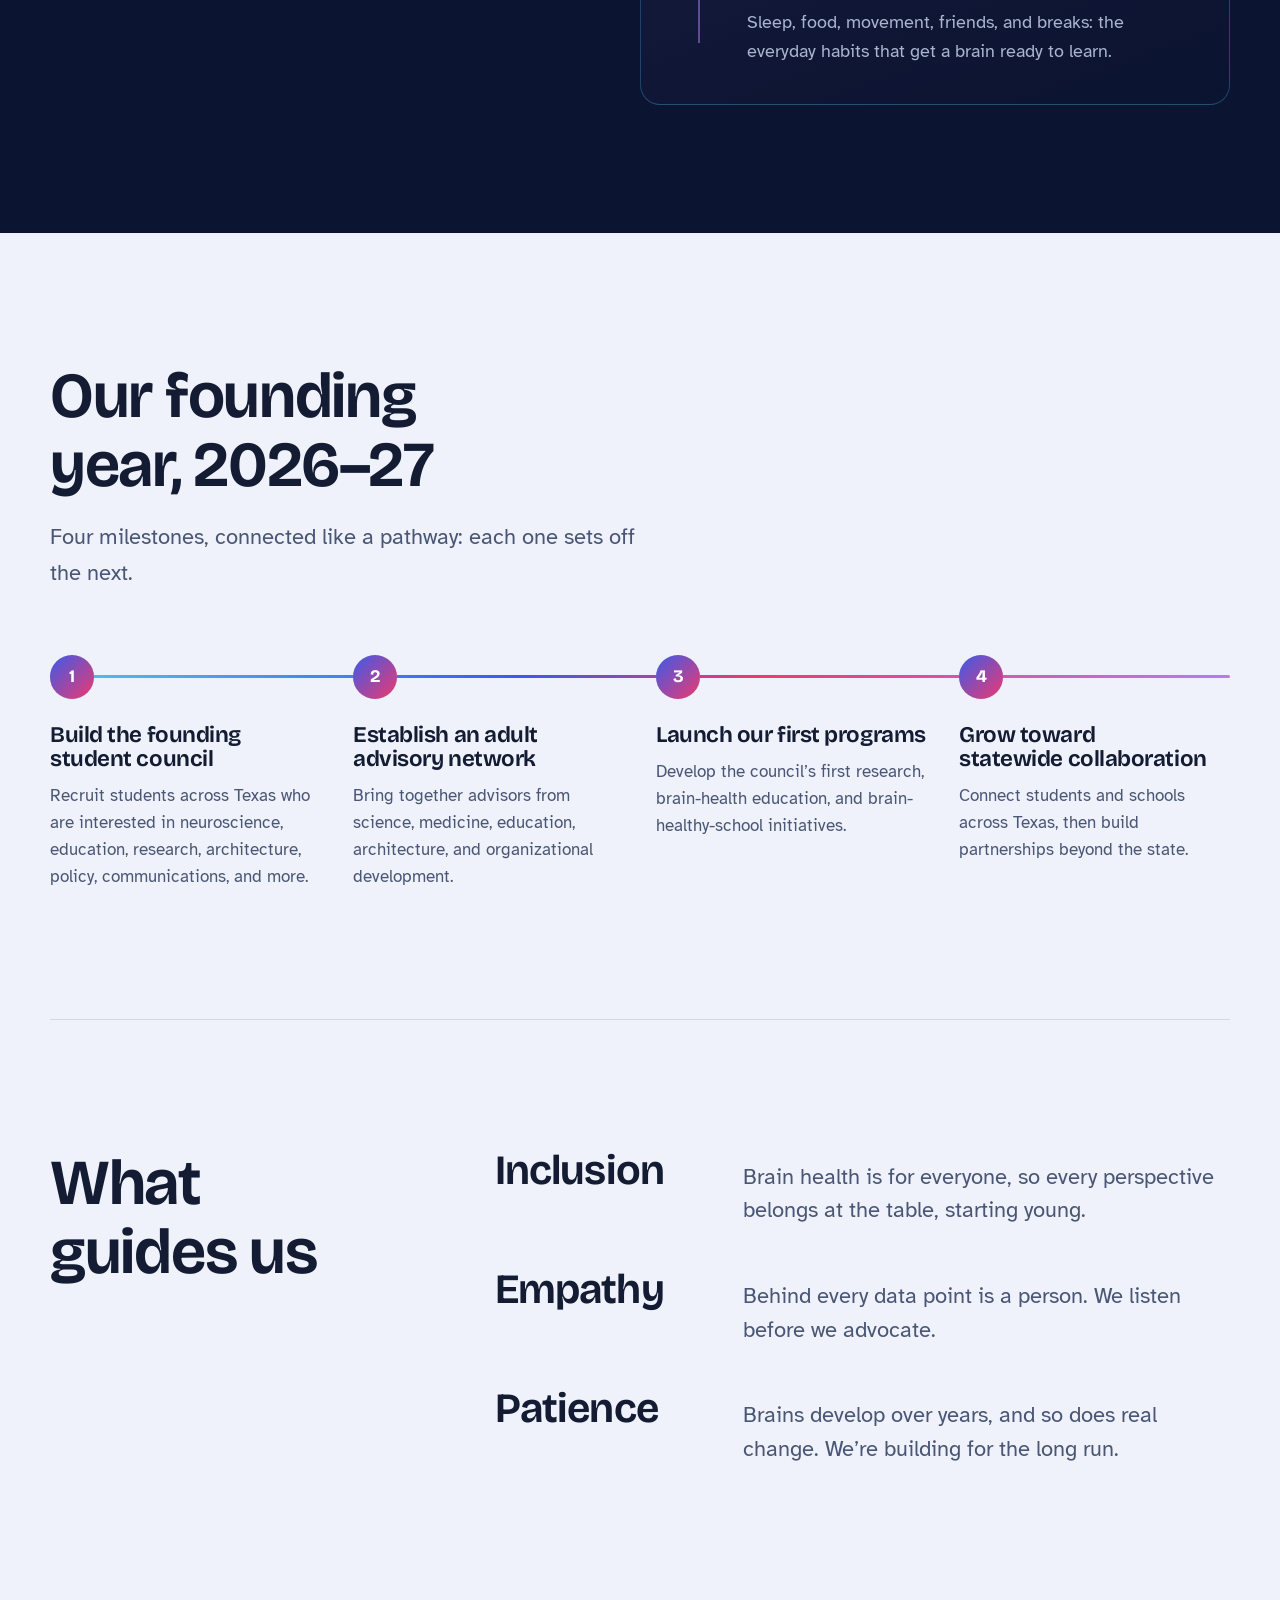
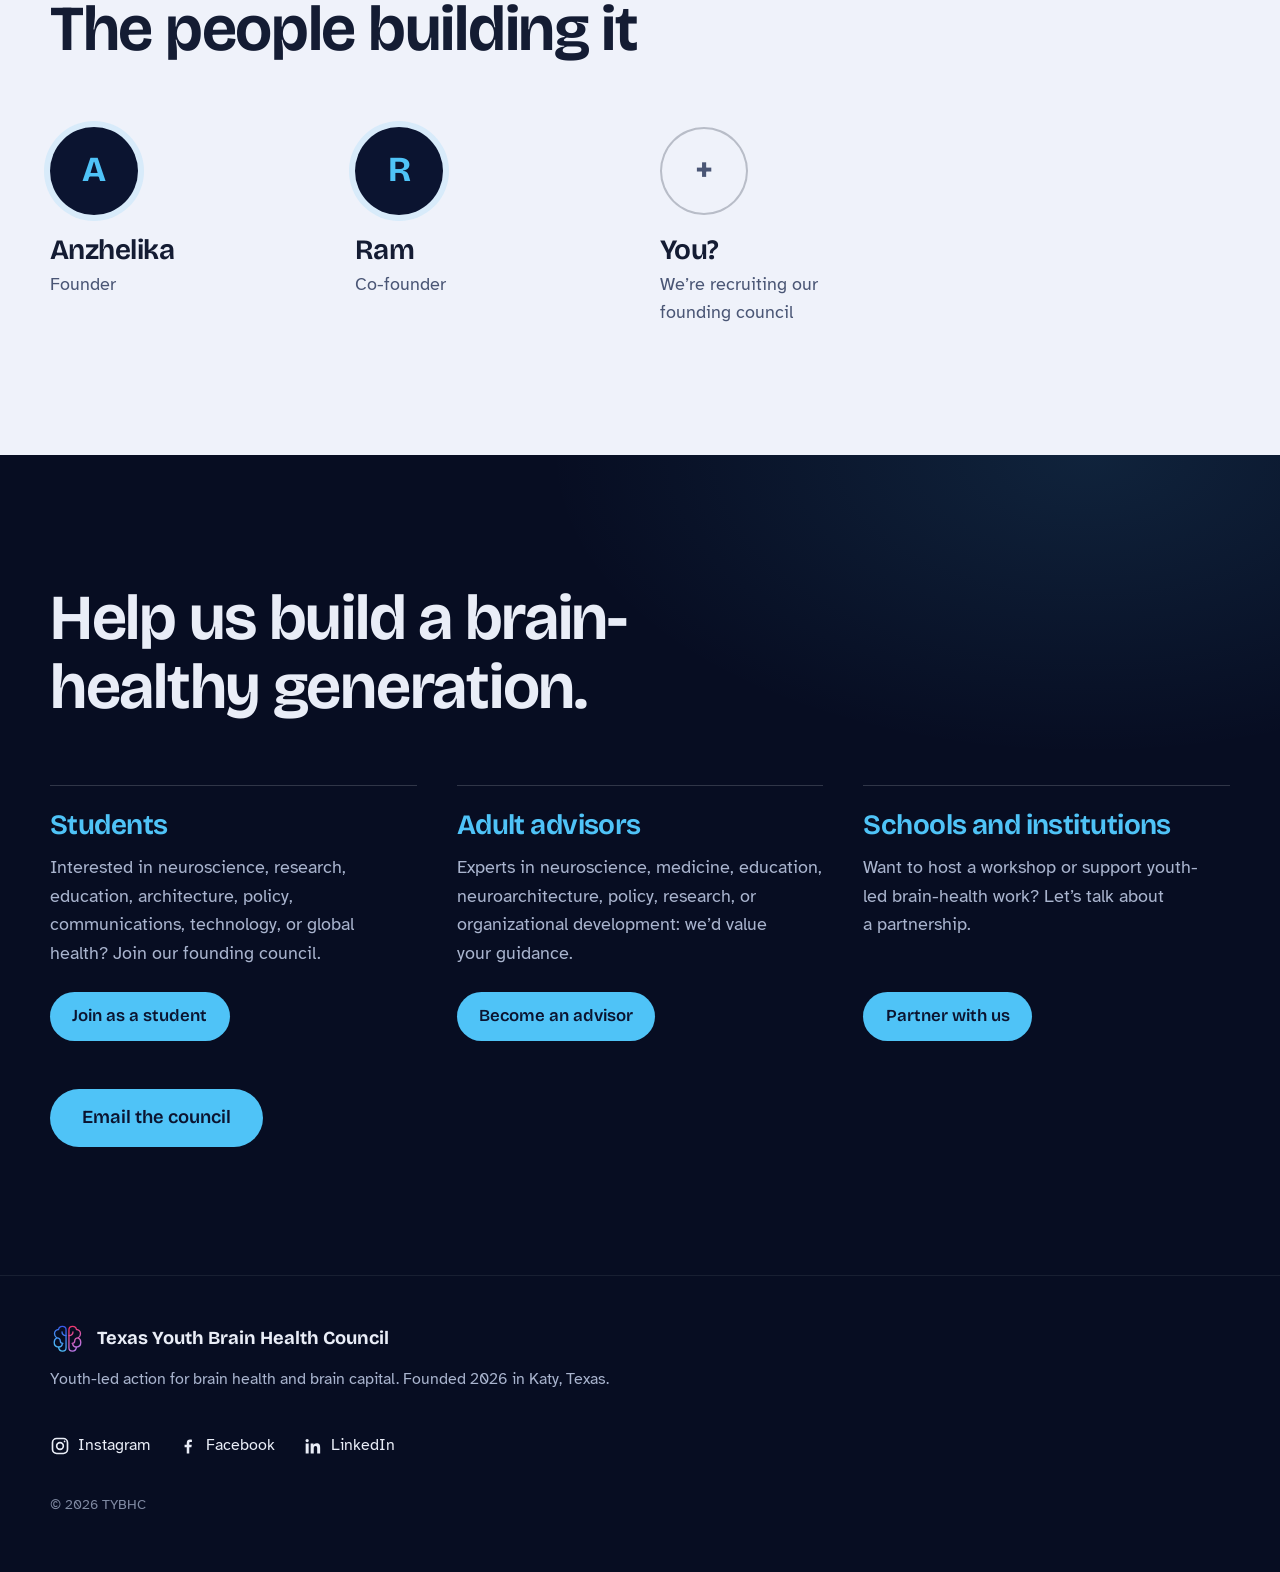
==== commit 8bd3b6b7: "Add Instagram, Facebook and LinkedIn links to footer Co-Authored-By: Claude Opus 5.5 <noreply@anthro" ====
--- a/index.html
+++ b/index.html
@@ -276,6 +276,11 @@
     <div class="container footer-inner">
       <p class="footer-name"><img class="footer-mark" src="assets/img/logo-mark.svg" alt="" width="35" height="30">Texas Youth Brain Health Council</p>
       <p>Youth-led action for brain health and brain capital. Founded 2026 in Katy, Texas.</p>
+      <ul class="footer-social" aria-label="TYBHC on social media">
+        <li><a href="https://www.instagram.com/txybhc/" target="_blank" rel="noopener"><svg viewBox="0 0 24 24" aria-hidden="true" fill="none" stroke="currentColor" stroke-width="2"><rect x="3" y="3" width="18" height="18" rx="5"/><circle cx="12" cy="12" r="4"/><circle cx="17.5" cy="6.5" r="1" fill="currentColor" stroke="none"/></svg>Instagram</a></li>
+        <li><a href="https://www.facebook.com/profile.php?id=61596288483171" target="_blank" rel="noopener"><svg viewBox="0 0 24 24" aria-hidden="true" fill="currentColor"><path d="M13.5 21v-7.5h2.6l.4-3h-3V8.6c0-.9.3-1.5 1.6-1.5h1.6V4.4c-.3 0-1.2-.1-2.3-.1-2.3 0-3.9 1.4-3.9 4v2.2H7.9v3h2.6V21h3z"/></svg>Facebook</a></li>
+        <li><a href="https://www.linkedin.com/company/texas-youth-brain-health-council/" target="_blank" rel="noopener"><svg viewBox="0 0 24 24" aria-hidden="true" fill="currentColor"><path d="M4.98 3.5a2 2 0 1 1 0 4 2 2 0 0 1 0-4zM3.2 9h3.6v12H3.2V9zm6 0h3.4v1.7h.1c.5-.9 1.7-1.9 3.5-1.9 3.7 0 4.4 2.4 4.4 5.6V21H17v-5.8c0-1.4 0-3.2-1.9-3.2s-2.2 1.5-2.2 3.1V21H9.2V9z"/></svg>LinkedIn</a></li>
+      </ul>
       <p class="footer-small">© <span data-year>2026</span> TYBHC</p>
     </div>
   </footer>
--- a/assets/css/styles.css
+++ b/assets/css/styles.css
@@ -538,6 +538,10 @@
 .site-footer { background: var(--night-deep); color: var(--frost-soft); padding: 3rem 0 3.5rem; border-top: 1px solid rgba(230, 235, 242, .08); }
 .footer-inner { display: grid; gap: .4rem; font-size: 1rem; }
 .footer-name { font-family: var(--font-display); font-weight: 700; color: var(--frost); font-size: 1.15rem; margin: 0 0 .4rem; display: flex; align-items: center; gap: .75rem; }
+.footer-social { display: flex; flex-wrap: wrap; gap: .5rem 1.75rem; list-style: none; padding: 0; margin: .6rem 0 .4rem; }
+.footer-social a { display: inline-flex; align-items: center; gap: .5rem; min-height: 2.75rem; color: var(--frost); text-decoration: none; transition: color .25s var(--ease); }
+.footer-social a:hover, .footer-social a:focus-visible { color: var(--signal); }
+.footer-social svg { width: 1.25rem; height: 1.25rem; flex: none; }
 .footer-mark { width: 35px; height: 30px; }
 .footer-small { font-size: var(--step--1); opacity: .75; margin-top: .75rem; }
 
